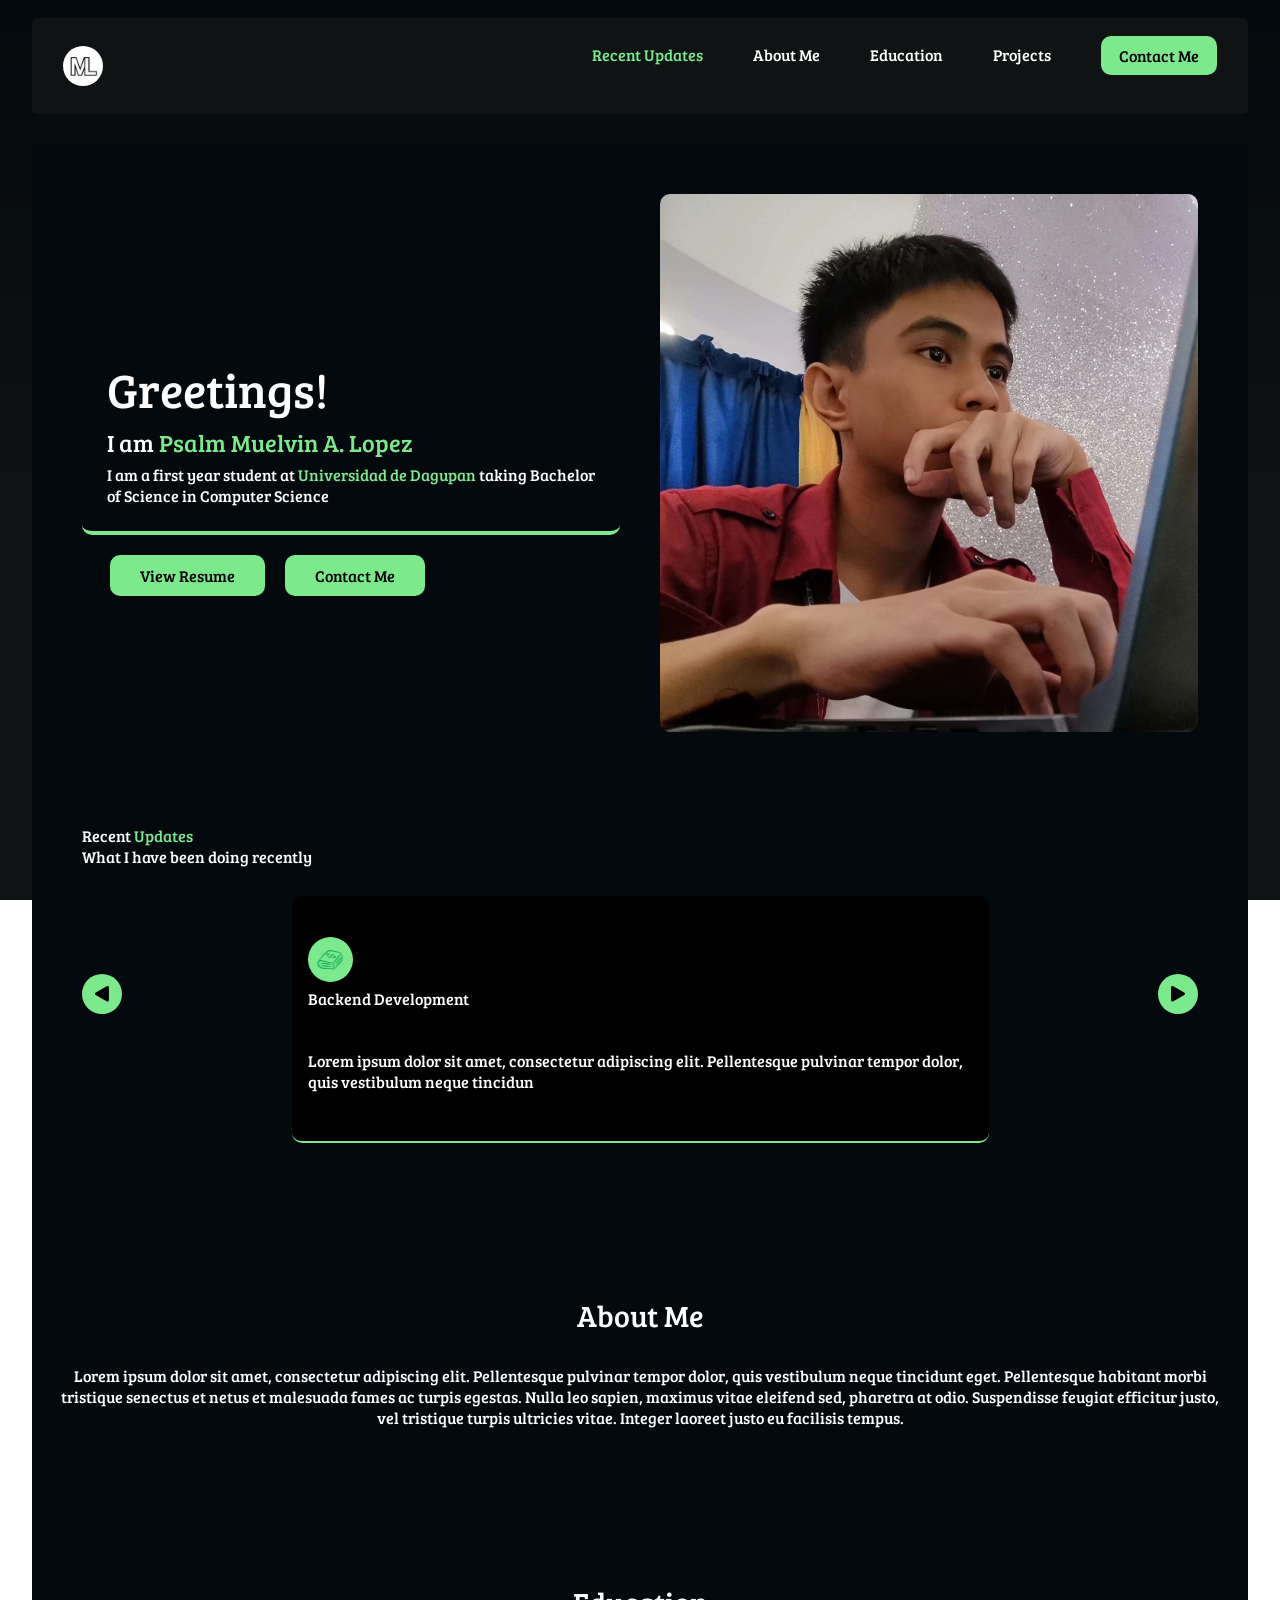
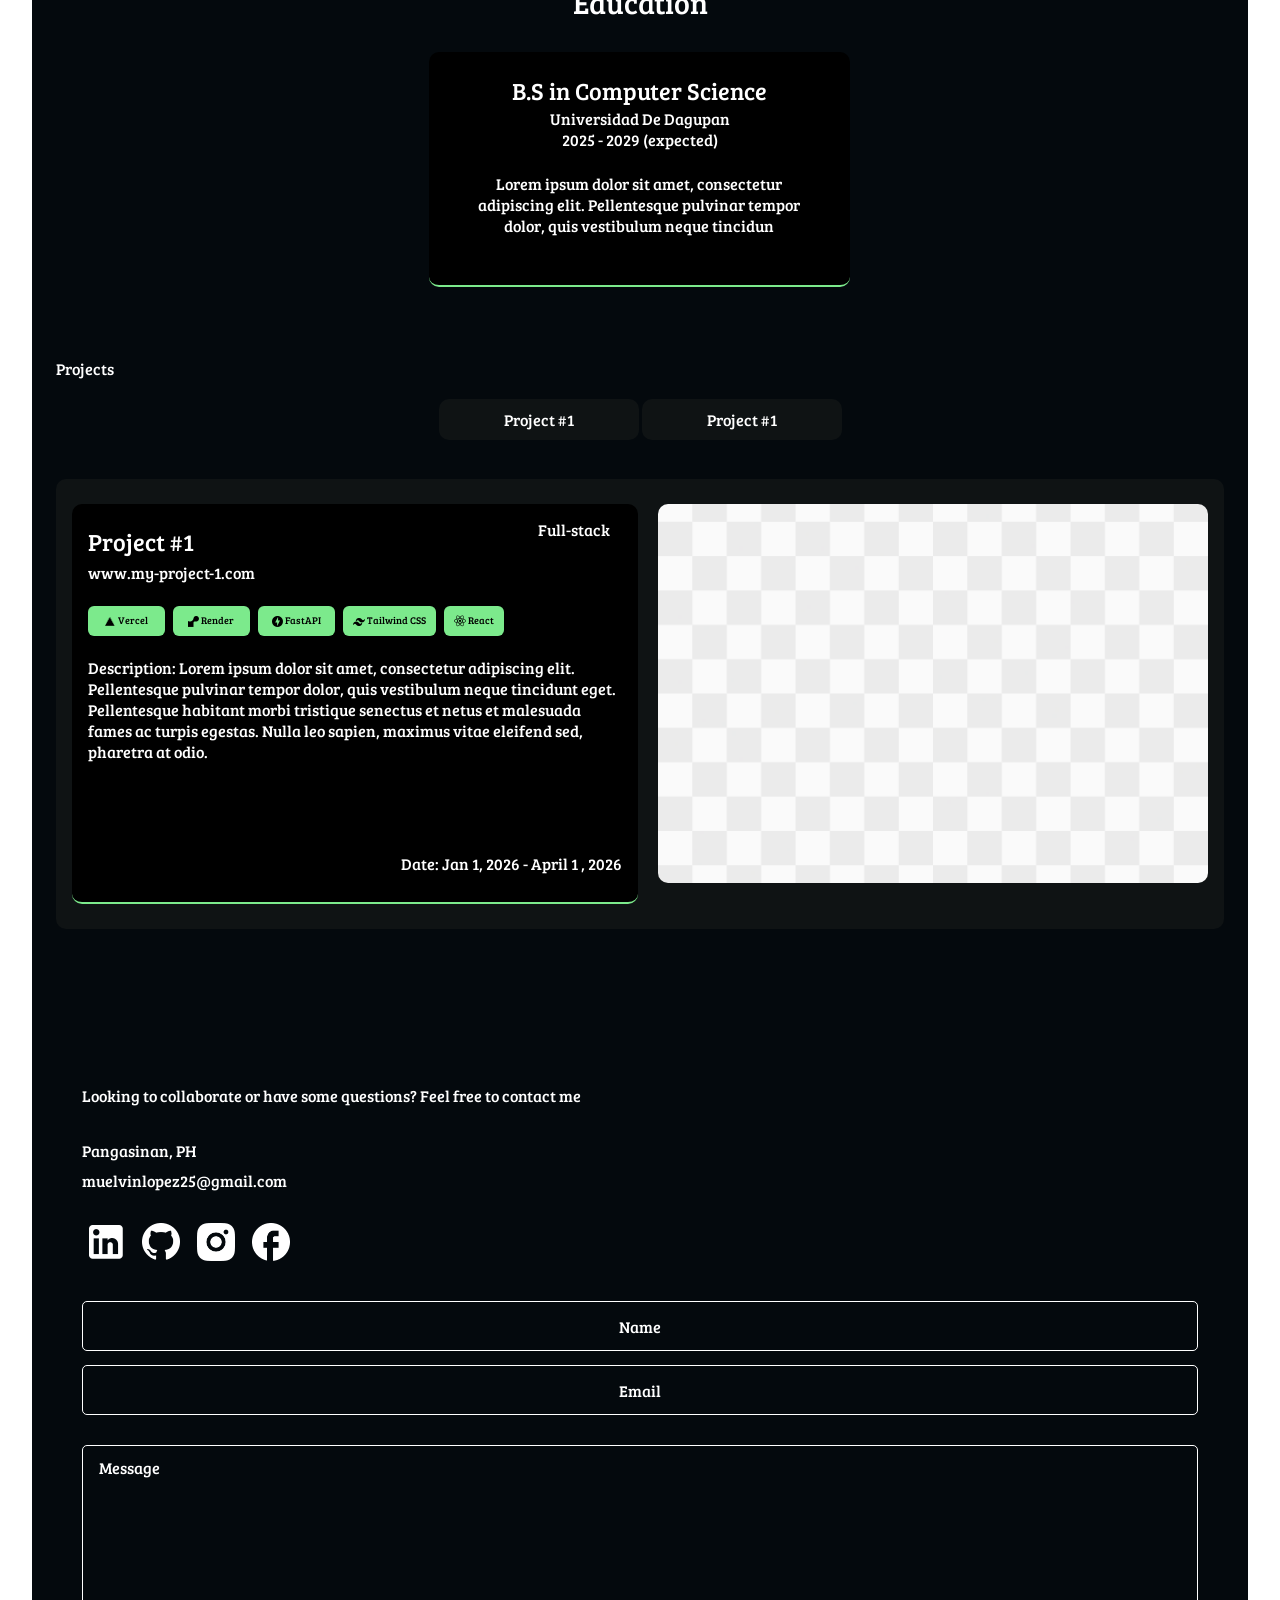
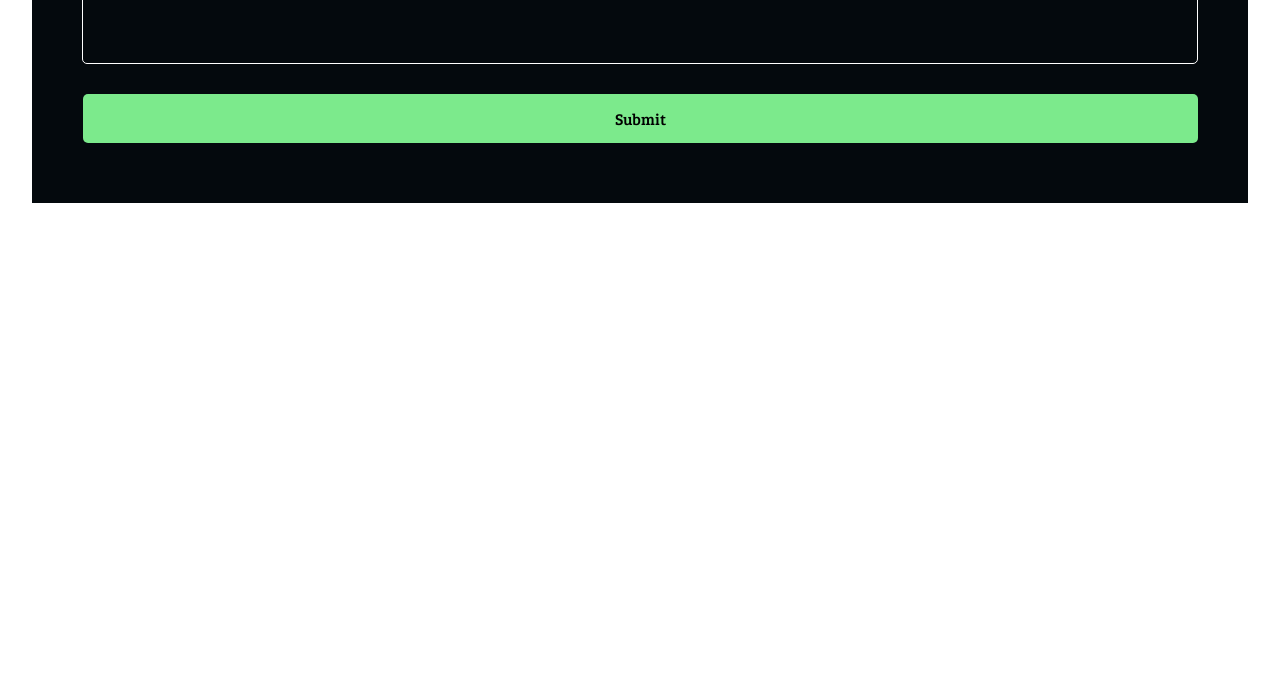
==== index.html @ db52b155 "Hero Section" ====
<!DOCTYPE html>
<html>
<head>
	<meta charset="utf-8" />
	<meta name="viewport" content="width=device-width, initial-scale=1, shrink-to-fit=no">

	<link href="https://fonts.googleapis.com/css2?family=Bree Serif:ital,wght@0,100;0,300;0,400;0,500;0,700;0,900;1,100;1,300;1,400;1,500;1,700;1,900&display=swap" rel="stylesheet">
	<link rel="stylesheet" href="css/reset.css" />
	<link rel="stylesheet" href="css/global.css" />
	<link rel="stylesheet" href="css/portfolio.css" />
	<link rel="stylesheet" href="css/navigation.css" />
	<link rel="stylesheet" href="css/hero-section.css" />
</head>

<body>
	<div class="nav">
		<div class="left-nav">
			<img src="assets/nav-img.png" class="nav-img input1" />
		</div>

		<div class="right-nav">
			<div class="main-menu">
				<a class="nav-text nav-text1" href="">Recent Updates</a>
				<a class="nav-text" href="">About Me</a>
				<a class="nav-text" href="">Education</a>
				<a class="nav-text" href="">Projects</a>
				<button class="nav-btn-contact hover-dark">Contact Me</button>
			</div>

			<button class="hamburger-btn">
				<div class="hamburger-menu">
					<span class="line"></span>
					<span class="line"></span>
					<span class="line"></span>
				</div>
			</button>

			<div class="dropdown-content">
				<a href="#recent-updates">Recent Updates</a>
				<a href="#about-me">About Me</a>
				<a href="#projects">Projects</a>
				<a href="#contact-me">Contact Me</a>
			</div>
		</div>

	</div>
	
	<main>
		<div class="hero">		
			<div class="hero-left-card">
				<div class="hero-rect">
					<div class="hero-texts">
						<h1 class="hero-title">Greetings!</h1>
						<h2 class="subtitle2">
							I am <span class="sub-text-green">Psalm Muelvin A. Lopez</span>
						</h2>
						<p class="subtitle1">
							I am a first year student at <span class="sub-text-green">Universidad de Dagupan </span>taking Bachelor of Science in Computer Science
						</p>
					</div>
				</div>
				<div class="row-bottom">
					<button class="row-btn">View Resume</button>
					<a href="#contact-me">
						<button class="row-btn">Contact Me</button>
					</a>
				</div>
			</div>

			<div class="hero-right-card">
				<img src="./assets/hero-section/profile-picture-3.webp" class="hero-img input2" />
			</div>
		</div>
		
		<div id="recent-updates" class="currently-learning card-blue1">
			<h2 class="subtitle1">
				Recent <span class="sub-text-green">Updates</span>
			</h2>
			<p class="text-a">What I have been doing recently</p>
			
			<div class="currently-learning-row">
				<div class="currently-learning-circle-green-left input1">
					<img src="assets/recent-updates/currently-learning-raphael1.png" class="currently-learning-raphael1" />
				</div>
				
				<div class="card">
					<div class="card-circle input1">
						<img src="assets/card-streamline.png" class="card-streamline" />
					</div>
					
					<p class="card-text">Backend Development</p>
					<p class="card-text card-text-bottom">
						Lorem ipsum dolor sit amet, consectetur adipiscing elit. Pellentesque pulvinar tempor dolor, quis vestibulum neque tincidun
					</p>
				</div>
				
				<div class="currently-learning-group-right">
					<div class="currently-learning-group">
						<div class="currently-learning-circle-green input1"></div>
					</div>
					
					<img src="assets/recent-updates/currently-learning-raphael2.png" class="currently-learning-raphael2" />
				</div>
			</div>
		</div>
		
		<div id="about-me" class="about-me card-blue2">
			<h2 class="about-me-subtitle about-me-subtitle1">About Me</h2>
			<p class="about-me-text text">
				Lorem ipsum dolor sit amet, consectetur adipiscing elit. Pellentesque pulvinar tempor dolor, quis vestibulum neque tincidunt eget. Pellentesque habitant morbi tristique senectus et netus et malesuada fames ac turpis egestas. Nulla leo sapien, maximus vitae eleifend sed, pharetra at odio. Suspendisse feugiat efficitur justo, vel tristique turpis ultricies vitae. Integer laoreet justo eu facilisis tempus.
			</p>
			<h2 class="about-me-subtitle about-me-subtitle-education">Education</h2>
			
			<div class="card-education">
				<h2 class="subtitle2">B.S in Computer Science</h2>
				<p class="card-education-text card-education-text1">Universidad De Dagupan</p>
				<p class="card-education-text">2025 - 2029 (expected)</p>
				<p class="card-education-text card-education-text-lorem-ipsum">
					Lorem ipsum dolor sit amet, consectetur adipiscing elit. Pellentesque pulvinar tempor dolor, quis vestibulum neque tincidun
				</p>
			</div>
		</div>
		
		<div id="projects" class="projects card-blue2">
			<h2 class="subtitle1">Projects</h2>
			
			<div class="row row1">
				<button class="row-btn row-btn-about hover-dark">Project #1</button>
				<button class="row-btn row-btn-contact hover-dark">Project #1</button>
			</div>
			
			<div class="projects-project">
				<div class="card-left">
					<p class="card-left-text-full-stack">Full-stack </p>
					<h2 class="card-left-subtitle subtitle2">Project #1</h2>
					<a class="card-left-link" href="http://www.my-project-1.com">www.my-project-1.com</a>
					
					<div class="card-left-row">
						<button class="btn btn-vercel hover-dark">
							<img src="assets/btn/btn-icon1.png" class="btn-icon" />
							<p class="btn-label">Vercel</p>
						</button>
						
						<button class="btn btn-render hover-dark">
							<img src="assets/btn/btn-icon2.png" class="btn-icon" />
							<p class="btn-label">Render</p>
						</button>
						
						<button class="btn btn-fast-api hover-dark">
							<img src="assets/btn/btn-icon3.png" class="btn-icon" />
							<p class="btn-label">FastAPI</p>
						</button>
						
						<button class="btn btn-tailwind-css hover-dark">
							<img src="assets/btn/btn-icon4.png" class="btn-icon" />
							<p class="btn-label">Tailwind CSS</p>
						</button>
						
						<button class="btn-react hover-dark">
							<div class="btn-react-icon">
								<img src="assets/btn-react-clip-path.png" class="btn-react-clip-path" />
							</div>
							
							<p class="btn-react-label">React</p>
						</button>
					</div>
					
					<p class="card-left-link card-left-text-description">
						Description:  Lorem ipsum dolor sit amet, consectetur adipiscing elit. Pellentesque pulvinar tempor dolor, quis vestibulum neque tincidunt eget. Pellentesque habitant morbi tristique senectus et netus et malesuada fames ac turpis egestas. Nulla leo sapien, maximus vitae eleifend sed, pharetra at odio.
					</p>
					<p class="card-left-text-bottom">Date: Jan 1, 2026 - April 1 , 2026</p>
				</div>
				
				<img src="assets/projects-img.png" class="projects-img input2" />
			</div>
		</div>
		
		<div id="contact-me" class="contact card-blue1">
			<p class="text-a">
				Looking to collaborate or have some questions? Feel free to contact me
			</p>
			<p class="text-a contact-text-pangasinan">Pangasinan, PH</p>
			<p class="text-a">muelvinlopez25@gmail.com</p>
			
			<div class="contact-row">
				<img src="assets/icons/contact-mdi-linkedin.png" class="contact-mdi contact-mdi-linkedin" />
				<img src="assets/icons/contact-mdi-github.png" class="contact-mdi contact-mdi-github" />
				<img src="assets/icons/contact-ri-instagram.png" class="contact-mdi contact-ri-instagram" />
				<img src="assets/icons/contact-ic-baseline.png" class="contact-mdi contact-ic-baseline" />
			</div>
			
			<div class="input-group">
				<input class="input-group-input input-group-input1" value="Name" />
				<input class="input-group-input input-group-email" value="Email" />
			</div>
			
			<div class="contact-message">Message</div>
			<div class="contact-undefined-bottom">Submit</div>
		</div>
	</main>

	<script src="/javascript/hamburger.js"></script>
</body>

</html>
---- css/global.css ----
:root {
	/* color variables */
	--component-stroke: #7cea8c;

	/* responsive margins / paddings */
	--margin-sm: 16px;
	--margin-md: 32px;
}

* {
	--min-screen-size: 430;
	--max-screen-size: 1440;
	--interpolate-diff: calc(var(--max-font-size) - var(--min-font-size));
	--interpolate: 
		clamp(calc(var(--min-font-size) * 1px), 
		calc((var(--min-font-size) * 1px) + var(--interpolate-diff) * ((100vw - calc(var(--min-screen-size) * 1px)) / 
		(var(--max-screen-size) - var(--min-screen-size)))), calc(var(--max-font-size) * 1px));
}

html {
	height: 100%;
	font-size: 16px;
}

main {
	width: 100%;
}

.text {
	--min-font-size: 15; 
	--max-font-size: 16; 
	font-size: var(--interpolate);
}

.subtitle1 {
	font-size: 16px;
	text-align: justify;
}

.subtitle2 {
	font-size: 24px;
}

.sub-text-green {
	color: #7cea8c;
}

.sub-text-white {
	color: #fff;
}

.card-blue2 {
	width: 100%;
	display: flex;
	flex-direction: column;
	background-color: #04090d;
	padding: 0 24px;
}

.input1 {
	background-color: #7cea8c;
	border-radius: 50%;
}

.card-blue1 {
	width: 100%;
	display: flex;
	flex-direction: column;
	background-color: #04090d;
	padding: 0 50px;
}

.input2 {
	border-radius: 10px;
}

.hover-dark:hover {
	filter: brightness(0.85);
}

/* RESPONSIVE QUERIES */
---- css/portfolio.css ----
body {
	container: body / inline-size;
	min-height: 100%;
	display: flex;
	flex-direction: column;
	align-items: center;
	gap: 30px;
	color: #fff;
	font-family: 'Bree Serif';
	line-height: normal;
	letter-spacing: 0px;
	background: linear-gradient(180deg, #04090d 0%, #0f1314 60%) top left / auto auto no-repeat;
	background-attachment: fixed;
	padding: 18px 50px 482px 50px;
	overflow: auto;
}

.currently-learning {
	max-width: 1340px;
	--min-font-size: 15; --max-font-size: 16; font-size: var(--interpolate);
	text-align: left;
	padding-top: 43px;
	padding-bottom: 83px;
}

.currently-learning-row {
	margin-left: 2px; margin-top: 29px;
	display: flex;
	align-items: flex-start;
	justify-content: space-between;
}

.currently-learning-circle-green-left {
	position: relative;
	margin-top: 78px;
	width: 40px;
	flex-shrink: 0;
	aspect-ratio: 1 / 1;
}

.currently-learning-raphael1 {
	position: absolute; top: 12px; left: 50%; 
	translate: -50% 0;
	width: 14px;
}

.card {
	margin-left: -1px;
	width: 697px;
	display: flex;
	flex-direction: column;
	gap: 6px;
	flex-shrink: 0;
	text-align: left;
	background-color: #000;
	padding: 41px 35px 49px 35px;
	border-bottom: 2px solid #7cea8c;
	border-radius: 10px;
}

.card-circle {
	position: relative;
	width: 45px; height: 45px;
	flex-shrink: 0;
	align-self: start;
}

.card-streamline {
	position: absolute; top: 13px; left: 50%; 
	translate: -50% 0;
	width: 25px;
}

.card-text-bottom {
	margin-right: 9px; margin-top: 35px;
}

.currently-learning-group-right {
	position: relative;
	margin-top: 78px;
	width: 40px;
	flex-shrink: 0;
	padding: 12px 13px;
}

.currently-learning-group {
	position: absolute; top: 0; left: 0; right: 0; 
	rotate: 180deg;
	transform-origin: 50% 50%;
}

.currently-learning-circle-green {
	rotate: -360deg;
	transform-origin: 50% 50%;
	width: 40px; height: 40px;
}

.currently-learning-raphael2 {
	position: relative; z-index: 1;
}

.about-me {
	max-width: 1340px;
	gap: 30px;
	text-align: center;
	padding-top: 69px;
	padding-bottom: 39px;
}

.about-me-subtitle {
	--min-font-size: 20; --max-font-size: 32; font-size: var(--interpolate);
}

.about-me-text {
	margin: 0 26px;
}

.about-me-subtitle-education {
	margin-top: 124px;
}

.card-education {
	margin-left: -1px;
	width: 100%;
	max-width: 421px;
	display: flex;
	flex-direction: column;
	align-self: center;
	font-size: 16px;
	background-color: #000;
	padding: 22px 12px 49px 12px;
	border-bottom: 2px solid var(--component-stroke);
	border-radius: 10px;
}

.card-education-text1 {
	margin-top: 1px;
}

.card-education-text-lorem-ipsum {
	margin-left: -1px; margin-top: 23px;
	width: 100%;
	max-width: 340px;
	align-self: center;
}

.projects {
	container: hero / inline-size;
	max-width: 1340px;
	gap: 20px;
	font-size: 16px;
	text-align: center;
	padding-top: 32px;
	padding-bottom: 90px;
}

.row1 {
	gap: 50px;
	align-self: center;
}

.row1 .row-btn-about {
	width: 200px;
	background-color: #0f1314;
}

.row1 .row-btn-contact {
	width: 200px;
	background-color: #0f1314;
}

.projects-project {
	margin: 19px 26px 0 26px;
	display: flex;
	align-items: flex-start;
	gap: 20px;
	background-color: #0f1314;
	padding: 25px 30px;
	border-radius: 10px;
}

.card-left {
	container: card-left / inline-size;
	position: relative;
	width: 100%;
	min-height: 400px;
	display: flex;
	flex-direction: column;
	gap: 4px;
	flex-grow: 1;
	text-align: left;
	background-color: #000;
	padding: 21px 28px 12px 28px;
	border-bottom: 2px solid var(--component-stroke);
	border-radius: 10px;
}

.card-left-text-full-stack {
	position: absolute; top: 15px; right: 28px; 
}

.card-left-subtitle {
	align-self: start;
}

.card-left-row {
	margin-top: 19px;
	display: flex;
	align-items: flex-start;
	gap: 8px;
	align-self: start;
	color: #000;
	font-size: 9.6px;
}



/* btn */

.btn {
	min-height: 30px;
	display: flex;
	justify-content: center;
	gap: 2px;
	font-style: normal;
	letter-spacing: 0px;
	text-align: unset;
	background-color: #7cea8c;
	border-radius: 6px;
}

.btn-icon {
	flex-shrink: 0;
}

.btn-label {
	margin-top: 8px;
	text-align: left;
}
/* end btn*/


.btn-vercel {
	gap: 3px;
	padding-left: 17px;
	padding-right: 17px;
}

.btn-vercel .btn-icon {
	margin-top: 11px;
	width: 10px;
}

.btn-render {
	padding-left: 15px;
	padding-right: 16px;
}

.btn-render .btn-icon {
	margin-top: 10px;
	width: 11px;
}

.btn-fast-api {
	padding-left: 14px;
	padding-right: 14px;
}

.btn-fast-api .btn-icon {
	margin-top: 10px;
	width: 11px;
}

.btn-tailwind-css {
	padding-left: 10px;
	padding-right: 10px;
}

.btn-tailwind-css .btn-icon {
	margin-top: 12px;
	width: 12px;
}

.btn-react {
	min-height: 30px;
	display: flex;
	justify-content: center;
	gap: 2px;
	font-style: normal;
	letter-spacing: 0px;
	text-align: unset;
	background-color: #7cea8c;
	padding: 0 10px;
	border-radius: 6px;
}

.btn-react-icon {
	position: relative;
	margin-top: 9px;
	width: 12px; height: 12px;
	flex-shrink: 0;
}

.btn-react-clip-path {
	position: absolute; top: 0; left: 0; right: 0; 
	width: 100%;
}

.btn-react-label {
	margin-top: 8px;
	text-align: left;
}

.card-left-text-description {
	margin-top: 17px;
}

.card-left-text-bottom {
	margin-top: 87px;
	text-align: right;
}

.projects-img {
	width: 100%;
	min-width: 0;
	flex-grow: 1;
}

.contact {
	container: contact / inline-size;
	max-width: 1340px;
	gap: 9px;
	--min-font-size: 15; --max-font-size: 16; font-size: var(--interpolate);
	text-align: left;
	padding-top: 66px;
	padding-bottom: 60px;
}

.contact-text-pangasinan {
	margin-top: 25px;
}

.contact-row {
	margin-left: 7px; margin-top: 23px;
	display: flex;
	align-items: flex-start;
	gap: 17px;
	align-self: start;
}

.contact-mdi {
	width: 38px;
	flex-shrink: 0;
}

.contact-mdi-linkedin {
	margin-top: 2px;
	width: 34px;
}

.contact-mdi-github {
	margin-left: 2px;
}

.input-group {
	margin: 31px 5px 0 5px;
	display: flex;
	align-items: flex-start;
	gap: 10px;
	font-size: 16px;
}

.input-group-input {
	width: 100%;
	min-height: 50px;
	flex-grow: 1;
	font-style: normal;
	letter-spacing: 0px;
	text-align: left;
	background-color: #04090d;
	padding: 13px 14px;
	border: 1px solid #fff;
	border-radius: 5px;
}

.contact-message {
	margin-top: 21px;
	background-color: #04090d;
	padding: 11px 22px 185px 22px;
	border: 1px solid #fff;
	border-radius: 5px;
}

.contact-undefined-bottom {
	margin-left: 1px; margin-top: 21px;
	color: #000;
	text-align: center;
	background-color: #7cea8c;
	padding: 14px 24px;
	border-radius: 5px;
}



/** breakpoints (margin / paddings) **/

@media screen and (max-width: 1280px) {
	body {
		padding-inline: var(--margin-md);
	}
	.nav {
		padding-inline: var(--margin-sm);
	}
	.hero {
		padding-inline: var(--margin-sm);
	}
	.hero-left-card {
		padding-inline: 0;
	}
	.hero-title {
		margin-inline: 0;
	}
	.hero-text-bottom {
		margin-inline: 0;
	}
	.currently-learning-row {
		margin-inline: 0;
	}
	.card {
		padding-inline: var(--margin-sm);
		margin-inline: 0;
	}
	.card-text-bottom {
		margin-inline: 0;
	}
	.about-me-text {
		margin-inline: 0;
	}
	.projects-project {
		padding-inline: var(--margin-sm);
		margin-inline: 0;
	}
	.card-left {
		padding-inline: var(--margin-sm);
	}
	.input-group {
		margin-inline: 0;
	}
	.contact-message {
		padding-inline: var(--margin-sm);
	}
	.contact-undefined-bottom {
		padding-inline: var(--margin-sm);
	}
}

@media screen and (max-width: 576px) {
	body {
		padding-inline: var(--margin-sm);
	}
}



/* container queries (flex rows) */

@container hero (width < 322px) {
	.row {
		margin-left: 0;
		flex-direction: column;
		align-items: center;
		gap: 14px;
	}
	.row > * {
		text-align: center;
	}
}

@container body (width < 695px) {
	.nav {
		flex-direction: column;
		align-items: center;
		gap: 13px;
	}
	.nav > * {
		margin-top: unset !important;
		text-align: center;
	}
}

@container hero (width < 1088px) {
	.projects-project {
		flex-direction: column;
		align-items: center;
		gap: 55px;
	}
	.projects-project .card-left-subtitle {
		align-self: center;
	}
	.projects-project .card-left-row {
		align-self: center;
	}
	.projects-project > .card-left {
		width: 100%;
		align-items: center;
	}
	.projects-project > .card-left > * {
		text-align: unset;
	}
	.projects-project > .projects-img {
		width: 100%;
	}
}

@container card-left (width < 406px) {
	.card-left-row {
		flex-direction: column;
		align-items: center;
		gap: 13px;
	}
}

@container contact (width < 206px) {
	.contact-row {
		margin-left: 0;
		flex-direction: column;
		align-items: center;
		gap: 13px;
	}
	.contact > * {
		margin-left: 0; margin-right: 0;
	}
	.contact-row > * {
		margin-left: unset !important; margin-top: unset !important;
	}
}

@container contact (width < 1239px) {
	.input-group {
		flex-direction: column;
		align-items: center;
		gap: 14px;
	}
	.input-group > * {
		text-align: center;
	}
	.input-group > .input-group-input1 {
		width: 100%;
	}
	.input-group > .input-group-email {
		width: 100%;
	}
}
---- css/navigation.css ----
/* NAVIGATION BODY */

.nav {
    position: relative;
	width: 100%;
	display: flex;
	justify-content: space-between;
    align-items: center;
	font-size: 16px;
	background-color: #0f1314;
	padding: 18px 31px;
	border-radius: 5px;
    flex-direction: row;
}

.nav-text {
	margin-top: 8px;
	text-align: center;
}

.nav-text:hover {
    text-decoration: underline;
    opacity: 50%;
}

.nav-img {
	width: 40px;
}

.nav-text1 {
	color: #7cea8c;
}

.nav-btn-contact {
	display: flex;
	justify-content: center;
    color: black;
    text-align: center;
	background-color: #7cea8c;
	padding: 9px 18px;
	border-radius: 10px;
}

/* RIGHT NAVIGATION */

/* MAIN MENU */
.main-menu {
    display: flex;
    justify-content: space-between;
    gap: 50px;
}

/* HAMBURGER NAVIGATION */
.hamburger-menu {
    display: none;
    flex-direction: column;
    gap: 4px;

    padding: 8px;
    border-radius: 5px;
    background-color: #333;
    cursor: pointer;
}

.hamburger-btn {
    cursor: pointer;
}

.hamburger-btn:hover {
    opacity: 50%;
}

.line {
    width: 16px;
    height: 2px;
    background-color: white;
    border-radius: 1px;
}

/* DROPDOWN STYLING */
.dropdown-content {
    display: none;
    position: absolute;
    top: 60px;
    left: 0;
    width: 100%;
    background-color: #0f1314;
    box-shadow: 0px 8px 16px rgba(0,0,0,0.1);
    z-index: 1000;
    flex-direction: column;
}

/* Links inside the dropdown */
.dropdown-content a {
    color: white;
    padding: 16px;
    text-decoration: none;
    display: block;
    border-bottom: 1px solid #7cea8c;
    text-align: center;
    font-size: 16px;
}

.dropdown-content a:hover {
    opacity: 50%;
}

.show {
    display: block !important;
}

/* MEDIA QUERIES */

@media (max-width: 480px) {
}

@media (max-width: 768px) {
    .main-menu {
        display: none;
    }

    .hamburger-menu {
        display: flex;
    }
}

@media (max-width: 900px) {
    .nav {
        font-size: 12px;
    }

    .main-menu {
        gap: 40px;
    }
}

@media (max-width: 1024px) {
    
}
---- css/hero-section.css ----
.hero {
	display: flex;
	justify-content: space-between;
	align-items: center;
	background-color: #04090d;
	gap: 40px;
	padding: 50px;
	width: 100%;
}

/* LEFT SECTION */
.hero-left-card {
	flex: 1;
	display: flex;
	flex-direction: column;
	gap: 20px;
}

.hero-title {
	font-size: 48px;
}

.hero-rect {
	background-color: #04090d;
	border-bottom: 4px solid #7cea8c;
	border-radius: 10px;
	padding: 25px;
}

.hero-texts {
	display: flex;
	flex-direction: column;
	gap: 5px;
}

.row-bottom {
	display: flex;
	margin-left: 28px;
	gap: 20px;
	color: #000;
	font-size: 16px;
}

.row-btn {
	background-color: #7cea8c;
	justify-content: center;
	letter-spacing: 0px;
	text-align: center;
	padding: 10px 30px;
	border-radius: 10px;
}

/* RIGHT SECTION */
.hero-right-card {
	flex: 1;
}

/* RESPONSIVE QUERIES */
@media (max-width: 480px) {
	.hero {
		padding: 20px;
		gap: 20px;
	}

	.hero-title {
		font-size: 32px;
	}

	.row-bottom {
		padding: 10px;
	}
}

@media (max-width: 768px) {
	.hero {
		display: flex;
		flex-direction: column-reverse;
	}

	.row-bottom {
		margin-left: 0px;
		display: flex;
		justify-content: center;
		font-size: 12px;
	}
}

/* ANIMATIONS */
/* Define the animation */
@keyframes fadeIn {
  from { opacity: 0; }
  to { opacity: 1; }
}

/* Apply to a class */
.hero {
  animation: fadeIn 1s ease-in forwards;
}
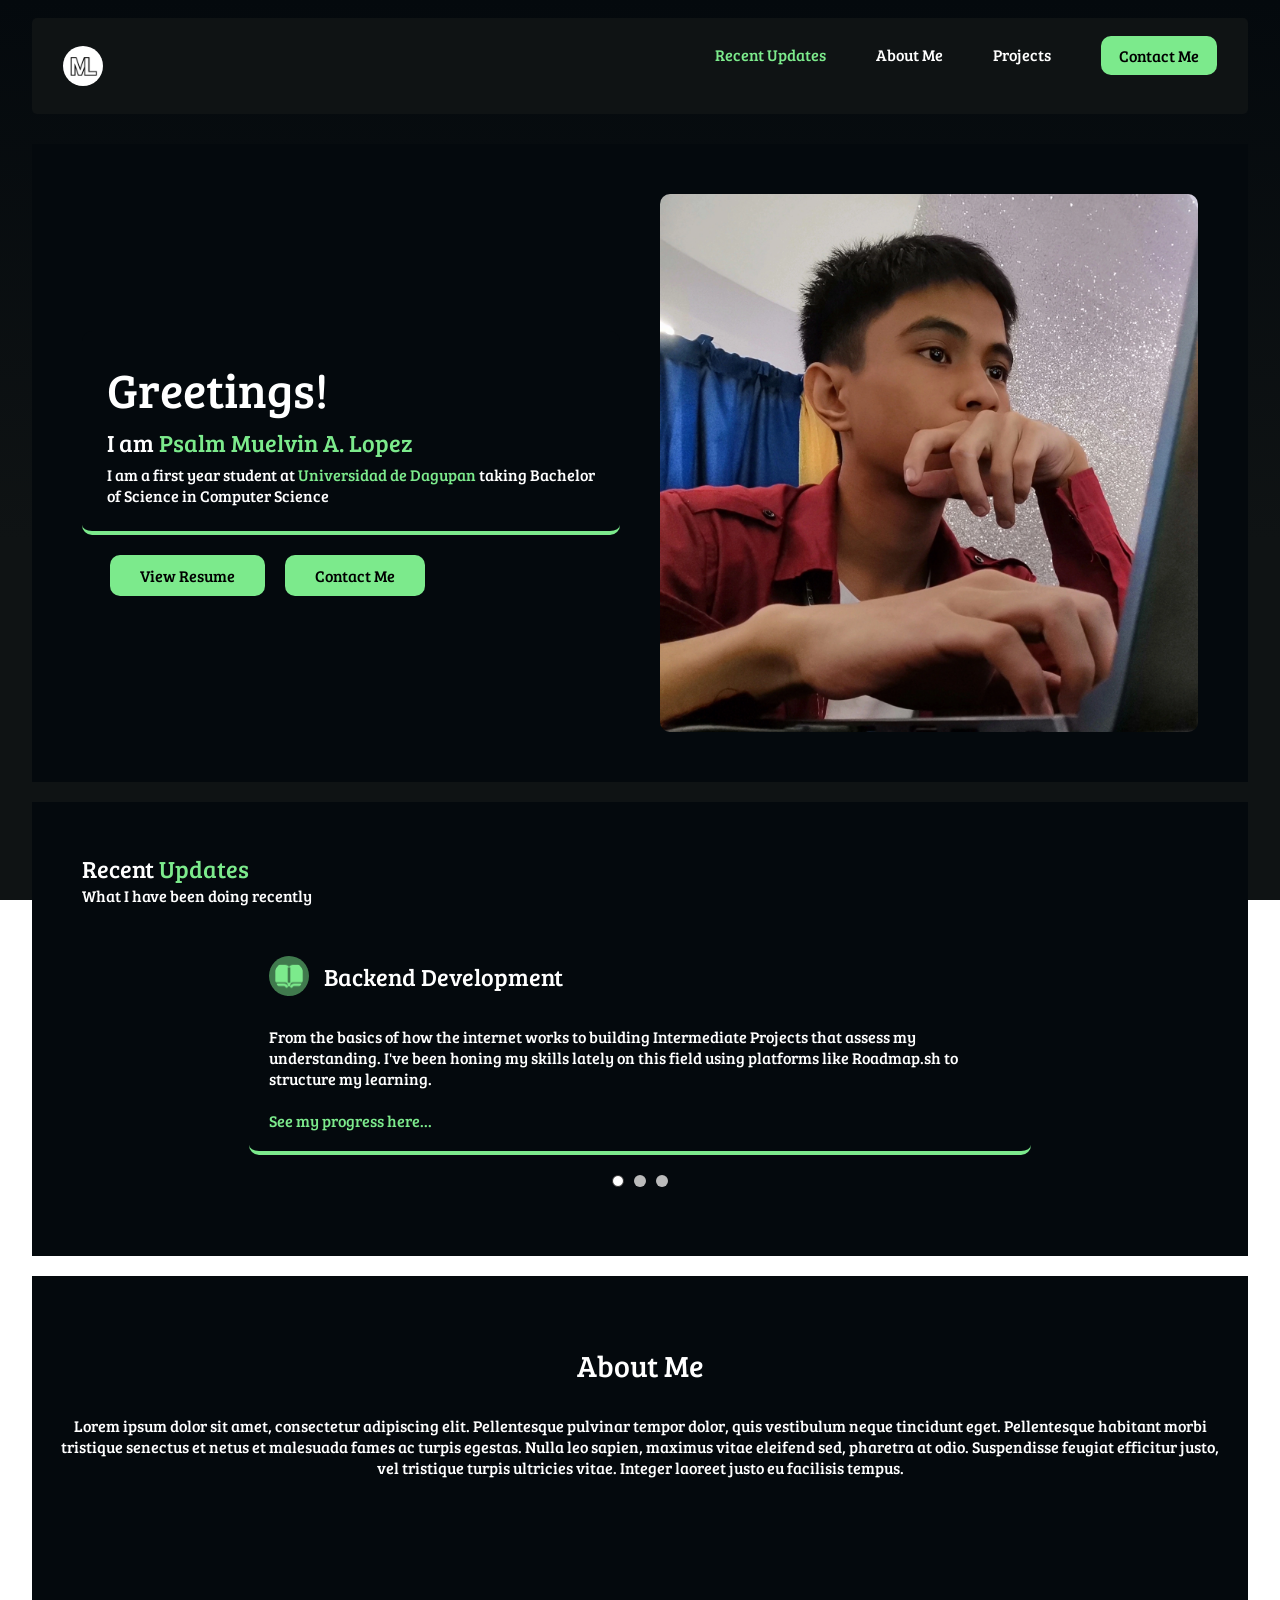
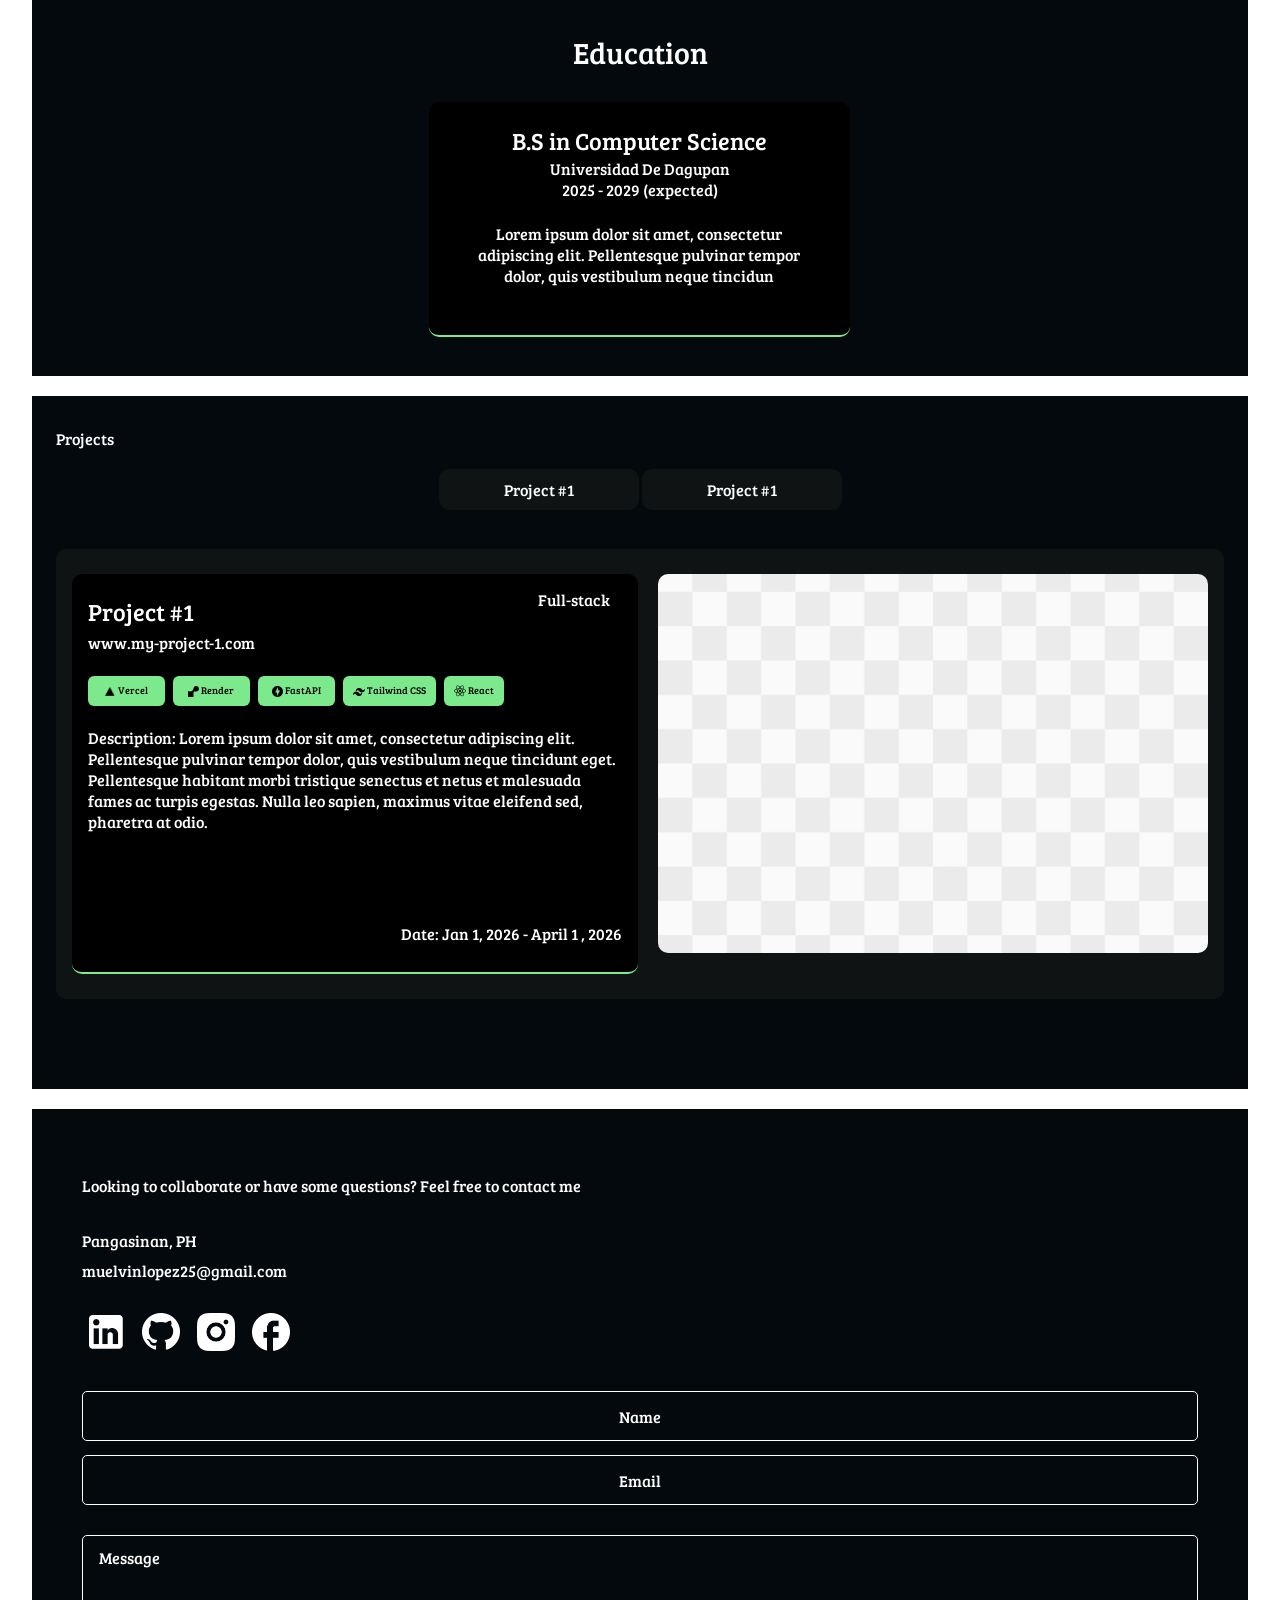
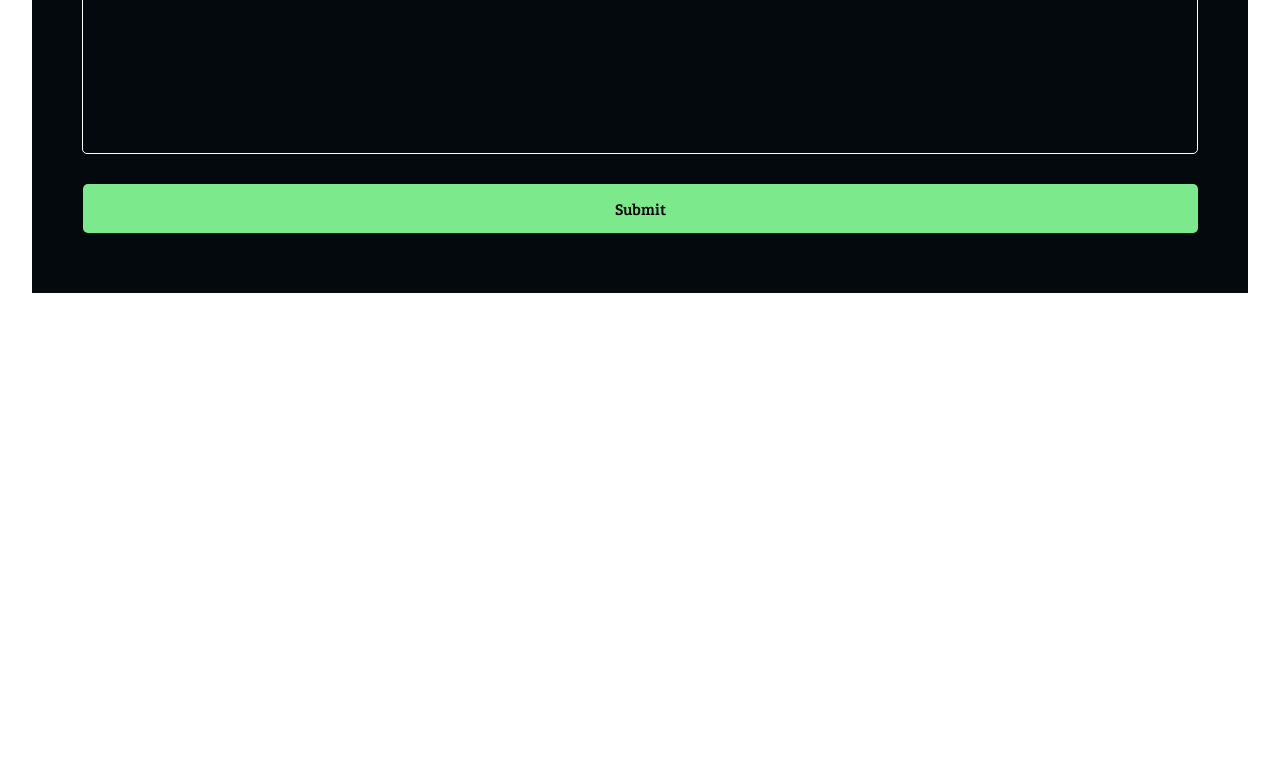
==== commit 76fb87bd: "Recent Updates" ====
--- a/index.html
+++ b/index.html
@@ -10,6 +10,7 @@
 	<link rel="stylesheet" href="css/portfolio.css" />
 	<link rel="stylesheet" href="css/navigation.css" />
 	<link rel="stylesheet" href="css/hero-section.css" />
+	<link rel="stylesheet" href="css/recent-updates.css" />
 </head>
 
 <body>
@@ -20,11 +21,12 @@
 
 		<div class="right-nav">
 			<div class="main-menu">
-				<a class="nav-text nav-text1" href="">Recent Updates</a>
-				<a class="nav-text" href="">About Me</a>
-				<a class="nav-text" href="">Education</a>
-				<a class="nav-text" href="">Projects</a>
-				<button class="nav-btn-contact hover-dark">Contact Me</button>
+				<a class="nav-text nav-text1" href="#recent-updates">Recent Updates</a>
+				<a class="nav-text" href="#about-me">About Me</a>
+				<a class="nav-text" href="#projects">Projects</a>
+				<a href="#contact-me">
+					<button class="nav-btn-contact hover-dark">Contact Me</button>
+				</a>
 			</div>
 
 			<button class="hamburger-btn">
@@ -72,34 +74,57 @@
 			</div>
 		</div>
 		
-		<div id="recent-updates" class="currently-learning card-blue1">
-			<h2 class="subtitle1">
-				Recent <span class="sub-text-green">Updates</span>
-			</h2>
-			<p class="text-a">What I have been doing recently</p>
-			
-			<div class="currently-learning-row">
-				<div class="currently-learning-circle-green-left input1">
-					<img src="assets/recent-updates/currently-learning-raphael1.png" class="currently-learning-raphael1" />
-				</div>
-				
-				<div class="card">
-					<div class="card-circle input1">
-						<img src="assets/card-streamline.png" class="card-streamline" />
+		<div id="recent-updates" class="card-blue1 page">
+			<div class="recently-updates-title">
+				<h2 class="subtitle2">
+					Recent <span class="sub-text-green">Updates</span>
+				</h2>
+				<p class="text-a">What I have been doing recently</p>
+			</div>
+
+			<div class="slider">
+				<div class="slider-container">
+					<div class="updates-carousel">
+						<div class="updates-card">
+							<div class="card-title">
+								<img src="./assets/recent-updates/book-img.png" class="book-img" />
+								<p class="subtitle2">Backend Development</p>
+							</div>
+							
+							<p class="card-text">
+								From the basics of how the internet works to building Intermediate Projects that assess my understanding. I've been honing my skills lately on this field using platforms like Roadmap.sh to structure my learning.
+							</p>
+							<br>
+							<a href="https://roadmap.sh/u/muelvz?roadmapId=backend" class="nav-text1">See my progress here...</a>
+						</div>
+
+						<div class="updates-card">
+							<div class="card-title">
+								<img src="./assets/recent-updates/typescript-img.png" class="typescript-img" />
+								<p class="subtitle2">TypeScript</p>
+							</div>
+							
+							<p class="card-text">
+								I believe that picking up this language will boost my frontend development capabilities, allowing me to use React at it's full extent and also to be able to use frontend libraries like ShadCN for rapid developments in UI/UX design.
+							</p>
+							<br>
+							<a href="https://roadmap.sh/u/muelvz?roadmapId=typescript" class="nav-text1">See my progress here...</a>
+						</div>
+
+						<div class="updates-card">
+							<div class="card-title">
+								<img src="./assets/recent-updates/discrete-math-img.png" class="discrete-math-img" />
+								<p class="subtitle2">Discrete Mathematics</p>
+							</div>
+							
+							<p class="card-text">
+								Mastering languages and frameworks won't take me anywhere, if I don't have a solid grasp of what's happening behind these programming languages. I believe that learning Discrete Mathematics will accelerate my learning in the future.
+							</p>
+							<br>
+						</div>
 					</div>
-					
-					<p class="card-text">Backend Development</p>
-					<p class="card-text card-text-bottom">
-						Lorem ipsum dolor sit amet, consectetur adipiscing elit. Pellentesque pulvinar tempor dolor, quis vestibulum neque tincidun
-					</p>
-				</div>
-				
-				<div class="currently-learning-group-right">
-					<div class="currently-learning-group">
-						<div class="currently-learning-circle-green input1"></div>
-					</div>
-					
-					<img src="assets/recent-updates/currently-learning-raphael2.png" class="currently-learning-raphael2" />
+
+					<div class="dots-container" id="dots-container"></div>
 				</div>
 			</div>
 		</div>
@@ -200,6 +225,8 @@
 	</main>
 
 	<script src="/javascript/hamburger.js"></script>
+	<script src="/javascript/scroll.js"></script>
+	<script src="/javascript/animation.js"></script>
 </body>
 
 </html>
--- a/css/global.css
+++ b/css/global.css
@@ -25,6 +25,9 @@
 
 main {
 	width: 100%;
+	display: flex;
+	flex-direction: column;
+	gap: 20px;
 }
 
 .text {
@@ -68,7 +71,7 @@
 	display: flex;
 	flex-direction: column;
 	background-color: #04090d;
-	padding: 0 50px;
+	padding: 50px;
 }
 
 .input2 {
@@ -79,4 +82,24 @@
 	filter: brightness(0.85);
 }
 
-/* RESPONSIVE QUERIES */+/* RESPONSIVE QUERIES */
+@media (max-width: 480px) {
+	.card-blue1 {
+		padding: 20px;
+	}
+}
+
+/* ANIMATION */
+
+/* @keyframes fadeIn {
+  from { opacity: 0; transform: translateY(20px); }
+  to { opacity: 1; transform: translateY(0); }
+} */
+
+.page {
+  opacity: 0;
+  transition: opacity 1s ease-in;
+}
+.page.is-visible {
+  animation: fadeIn 1s ease-in forwards;
+}
--- a/css/portfolio.css
+++ b/css/portfolio.css
@@ -15,90 +15,6 @@
 	overflow: auto;
 }
 
-.currently-learning {
-	max-width: 1340px;
-	--min-font-size: 15; --max-font-size: 16; font-size: var(--interpolate);
-	text-align: left;
-	padding-top: 43px;
-	padding-bottom: 83px;
-}
-
-.currently-learning-row {
-	margin-left: 2px; margin-top: 29px;
-	display: flex;
-	align-items: flex-start;
-	justify-content: space-between;
-}
-
-.currently-learning-circle-green-left {
-	position: relative;
-	margin-top: 78px;
-	width: 40px;
-	flex-shrink: 0;
-	aspect-ratio: 1 / 1;
-}
-
-.currently-learning-raphael1 {
-	position: absolute; top: 12px; left: 50%; 
-	translate: -50% 0;
-	width: 14px;
-}
-
-.card {
-	margin-left: -1px;
-	width: 697px;
-	display: flex;
-	flex-direction: column;
-	gap: 6px;
-	flex-shrink: 0;
-	text-align: left;
-	background-color: #000;
-	padding: 41px 35px 49px 35px;
-	border-bottom: 2px solid #7cea8c;
-	border-radius: 10px;
-}
-
-.card-circle {
-	position: relative;
-	width: 45px; height: 45px;
-	flex-shrink: 0;
-	align-self: start;
-}
-
-.card-streamline {
-	position: absolute; top: 13px; left: 50%; 
-	translate: -50% 0;
-	width: 25px;
-}
-
-.card-text-bottom {
-	margin-right: 9px; margin-top: 35px;
-}
-
-.currently-learning-group-right {
-	position: relative;
-	margin-top: 78px;
-	width: 40px;
-	flex-shrink: 0;
-	padding: 12px 13px;
-}
-
-.currently-learning-group {
-	position: absolute; top: 0; left: 0; right: 0; 
-	rotate: 180deg;
-	transform-origin: 50% 50%;
-}
-
-.currently-learning-circle-green {
-	rotate: -360deg;
-	transform-origin: 50% 50%;
-	width: 40px; height: 40px;
-}
-
-.currently-learning-raphael2 {
-	position: relative; z-index: 1;
-}
-
 .about-me {
 	max-width: 1340px;
 	gap: 30px;
--- a/css/hero-section.css
+++ b/css/hero-section.css
@@ -85,14 +85,11 @@
 	}
 }
 
-/* ANIMATIONS */
-/* Define the animation */
 @keyframes fadeIn {
   from { opacity: 0; }
   to { opacity: 1; }
 }
 
-/* Apply to a class */
 .hero {
   animation: fadeIn 1s ease-in forwards;
-}
+}
--- a/css/recent-updates.css
+++ b/css/recent-updates.css
@@ -0,0 +1,97 @@
+.slider {
+	display: flex;
+	justify-content: center;
+}
+
+.slider-container {
+    width: 70%;
+    overflow: hidden;
+}
+
+.recently-updates-title {
+    text-align: left;
+    margin-bottom: 30px;
+}
+
+.updates-carousel {
+    display: flex;
+    flex-wrap: nowrap;
+    transition: transform 0.5s ease-in-out;
+    width: 100%;
+}
+
+.updates-card {
+    flex: 0 0 100%;
+    width: 100%;
+    box-sizing: border-box;
+    border-bottom: 4px solid #7cea8c;
+    padding: 20px;
+    border-radius: 10px;
+}
+
+.card-title {
+    display: flex;
+    align-items: center;
+    gap: 15px;
+    margin-bottom: 30px;
+}
+
+.book-img, .typescript-img, .discrete-math-img {
+    width: 2.5rem;
+    background-color: #7cea8d81;
+    padding: 5px;
+    border-radius: 50%;
+}
+
+/* Dots Styling */
+.dots-container {
+    text-align: center;
+    padding: 15px;
+}
+
+.dot {
+    height: 12px;
+    width: 12px;
+    margin: 0 5px;
+    background-color: #bbb;
+    border-radius: 50%;
+    display: inline-block;
+    cursor: pointer;
+    transition: background-color 0.3s;
+}
+
+.dot.active {
+    background-color: #ffffff; /* Your white dots */
+    border: 1px solid #333;
+}
+
+/* RESPONSIVE QUERIES */
+@media (max-width: 1024px) {
+	.slider-container {
+		width: 80%;
+	}
+}
+
+@media (max-width: 768px) {
+    .recently-updates-title {
+        text-align: center;
+    }
+
+	.updates-card {
+		width: 80%;
+	}
+
+	.slider-container {
+		width: 90%;
+	}
+}
+
+@media (max-width: 480px) {
+    .updates-card {
+        width: 90%;
+    }
+
+	.slider-container {
+		width: 100%;
+	}
+}
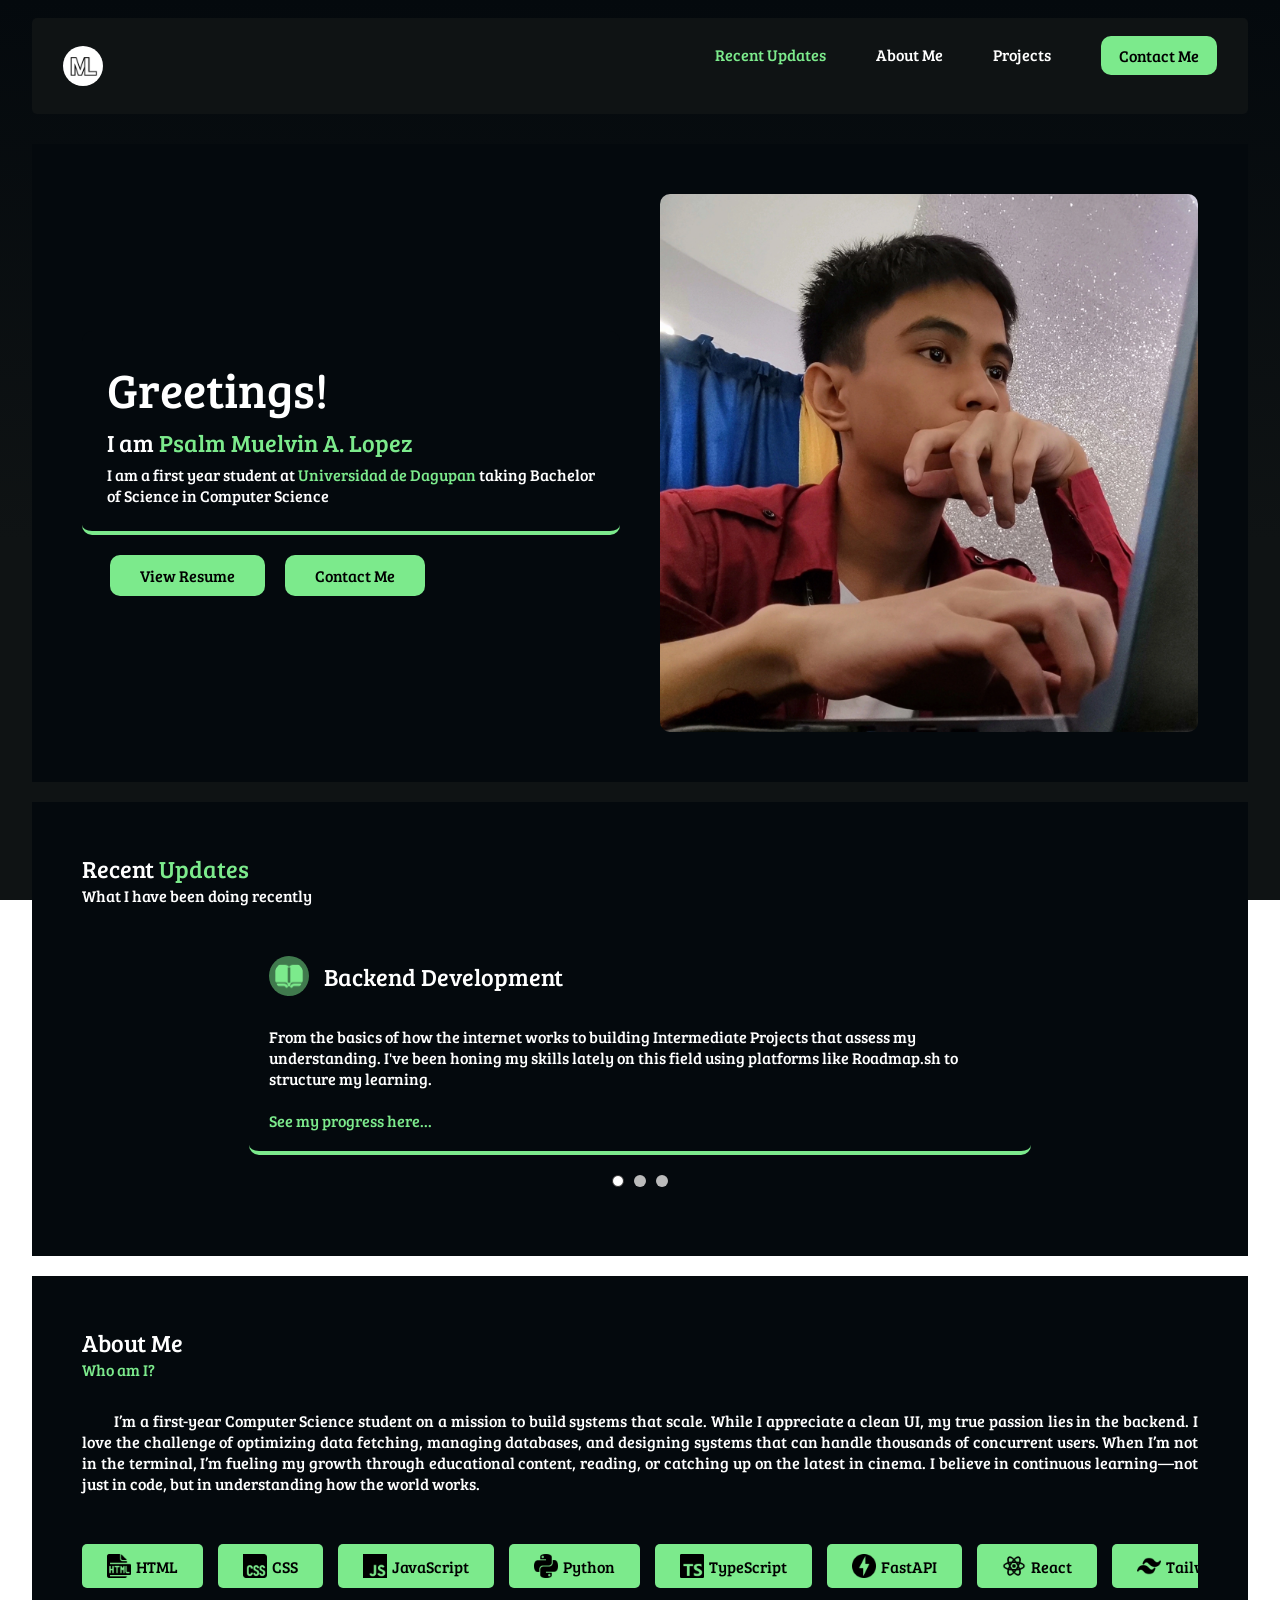
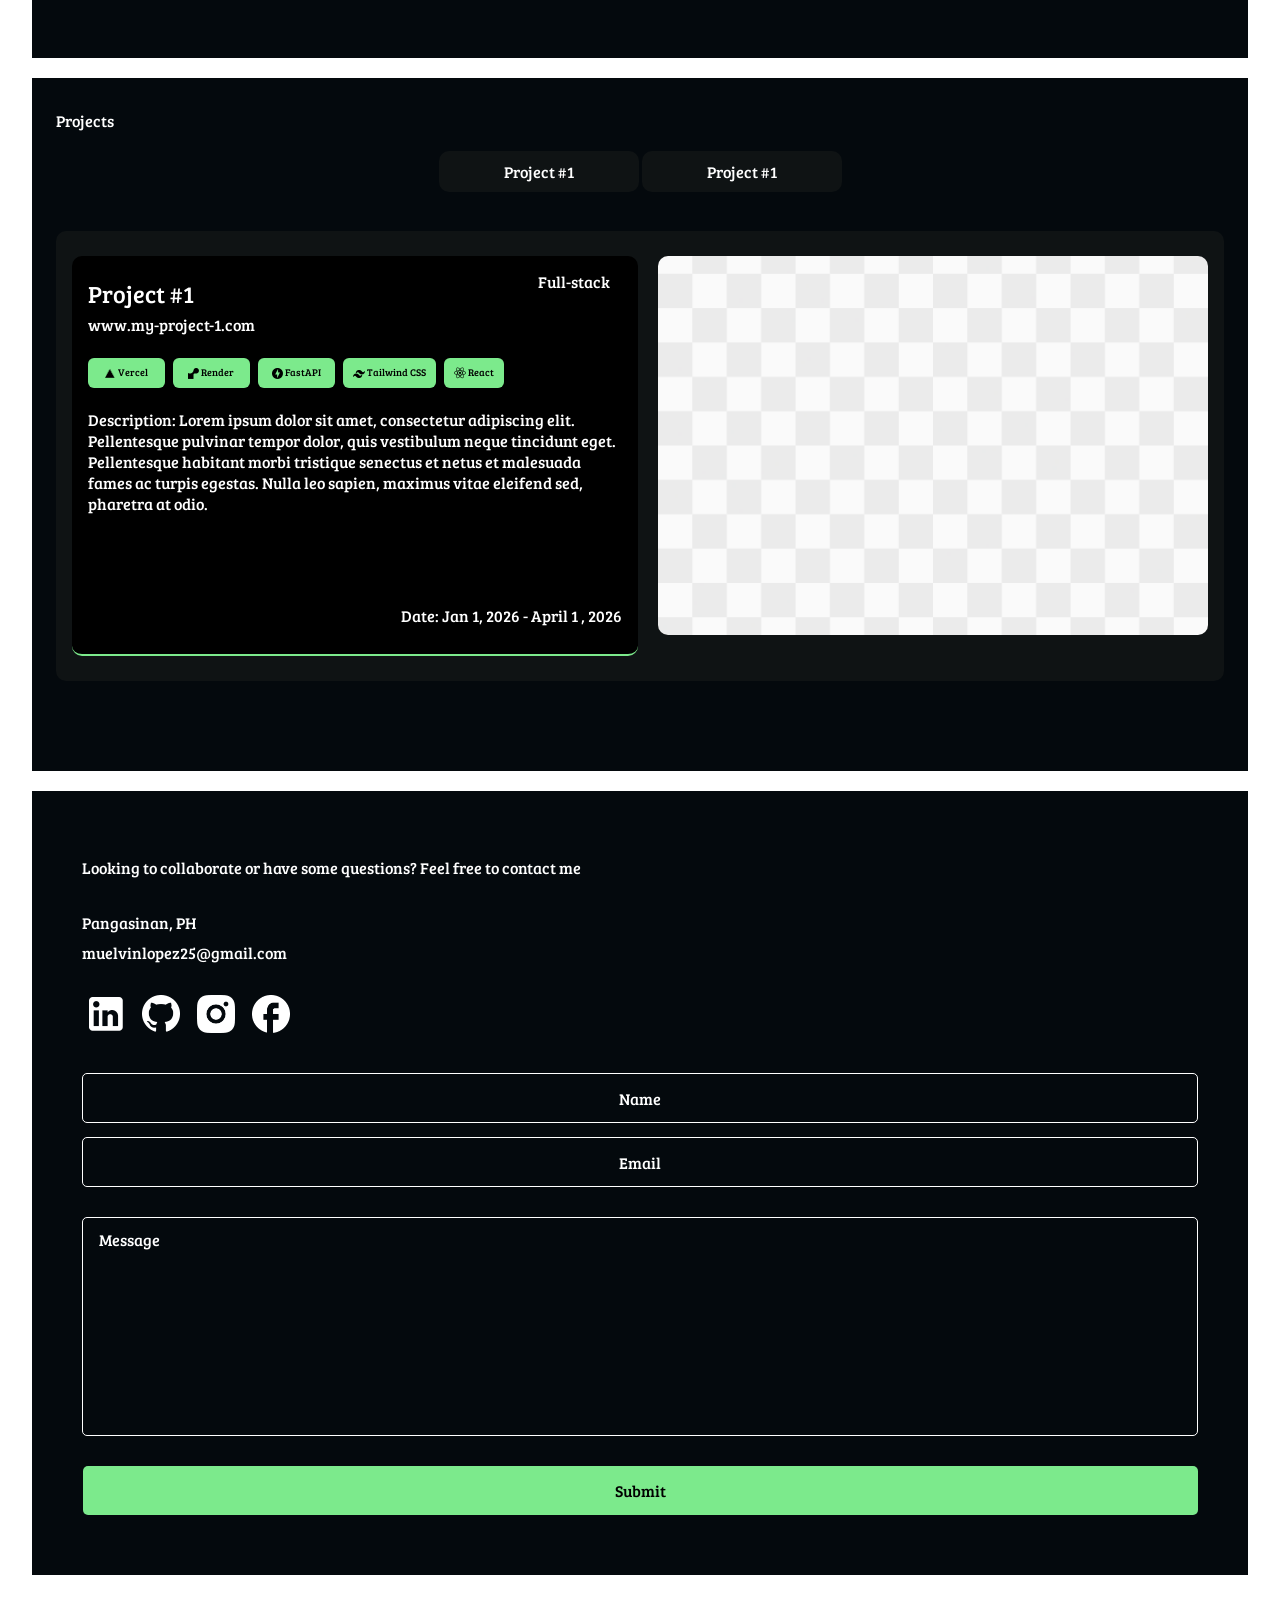
==== commit 6fa4ee27: "About Me Section" ====
--- a/index.html
+++ b/index.html
@@ -11,6 +11,7 @@
 	<link rel="stylesheet" href="css/navigation.css" />
 	<link rel="stylesheet" href="css/hero-section.css" />
 	<link rel="stylesheet" href="css/recent-updates.css" />
+	<link rel="stylesheet" href="css/about-me.css" />
 </head>
 
 <body>
@@ -129,20 +130,203 @@
 			</div>
 		</div>
 		
-		<div id="about-me" class="about-me card-blue2">
-			<h2 class="about-me-subtitle about-me-subtitle1">About Me</h2>
-			<p class="about-me-text text">
-				Lorem ipsum dolor sit amet, consectetur adipiscing elit. Pellentesque pulvinar tempor dolor, quis vestibulum neque tincidunt eget. Pellentesque habitant morbi tristique senectus et netus et malesuada fames ac turpis egestas. Nulla leo sapien, maximus vitae eleifend sed, pharetra at odio. Suspendisse feugiat efficitur justo, vel tristique turpis ultricies vitae. Integer laoreet justo eu facilisis tempus.
-			</p>
-			<h2 class="about-me-subtitle about-me-subtitle-education">Education</h2>
-			
-			<div class="card-education">
-				<h2 class="subtitle2">B.S in Computer Science</h2>
-				<p class="card-education-text card-education-text1">Universidad De Dagupan</p>
-				<p class="card-education-text">2025 - 2029 (expected)</p>
-				<p class="card-education-text card-education-text-lorem-ipsum">
-					Lorem ipsum dolor sit amet, consectetur adipiscing elit. Pellentesque pulvinar tempor dolor, quis vestibulum neque tincidun
+		<div id="about-me" class="about-me card-blue1">
+			<div class="about-me-container">
+				<div class="about-me-title">
+					<div>
+						<h2 class="subtitle2">About Me</h2>
+						<p class="sub-text-green">Who am I?</p>
+					</div>
+					<!-- <div>
+						<button class="row-btn more-info-btn">More Info</button>
+					</div> -->
+				</div>
+				<p class="subtitle1 about-me-text">
+					I’m a first-year Computer Science student on a mission to build systems that scale. While I appreciate a clean UI, my true passion lies in the backend. I love the challenge of optimizing data fetching, managing databases, and designing systems that can handle thousands of concurrent users. When I’m not in the terminal, I’m fueling my growth through educational content, reading, or catching up on the latest in cinema. I believe in continuous learning—not just in code, but in understanding how the world works.
 				</p>
+			</div>
+
+			<!-- <div class="more-info-dropdown">
+				<div class="more-info">
+					<div class="modal-card">
+						<div class="modal-title-container">
+							<button class="modal-title edu-btn" value="education">Education</button>
+							<button class="modal-title lead-btn" value="leadership">Leaderships</button>
+							<button class="modal-title cert-btn" value="certification">Certifications</button>
+							<button class="row-btn cancel-btn">Cancel</button>
+						</div>
+
+						<div class="education-container">
+							<div class="education">
+								<div class="left-container">
+									<img src="./assets/about-me/about-me2.jpg" alt="About Me 1" class="about-me-img">
+								</div>
+								<div class="right-container">
+									<div class="edu-card">
+										<h1 class="subtitle2">Bachelor of Science in Computer Science</h1>
+										<p class="subtitle1">Universidad De Dagupan</p>
+										<p class="subtitle1">2025 - 2029 <i>(expected)</i></p>
+										<br>
+										<p class="subtitle1">I am currently a first year student at UDD (Universidad  De Dagupan), joining multiple networking and job oppourtunities to foster my career growth and to meet exceptional people in the tech field.</p>
+									</div>
+								</div>
+							</div>
+						</div>
+						<div class="leadership-container">
+							<div class="leadership">
+								<div class="left-container">
+									<img src="./assets/about-me/about-me1.jpg" alt="About Me 2" class="about-me-img">
+								</div>
+								<div class="right-container">
+									<div class="lead-card">
+										<h1 class="subtitle2">Code Community</h1>
+										<div class="lead-tab">
+											<a href="https://discord.gg/d7t4b83YPz" class="subtitle1">Server Link</a>
+											<p class="subtitle1">May 2025</p>
+										</div>
+										<br>
+										<p class="subtitle1">A Discord Group that was built to nurture aspiring dev's at their early stages of their career, and to meet senior developers for advice and network oppourtunities.</p>
+									</div>
+									<div class="lead-card">
+										<h1 class="subtitle2">Learn Programming In Public</h1>
+										<div class="lead-tab">
+											<a href="https://www.linkedin.com/groups/18311018/" class="subtitle1">Server Link</a>
+											<p class="subtitle1">January 2026</p>
+										</div>
+										<br>
+										<p class="subtitle1">A LinkedIn Community Group designed to encourage developers to start posting what they have learned publicly with other developers</p>
+									</div>
+								</div>
+							</div>
+						</div>
+						<div class="certification-container">
+							<div class="certification">
+								<div class="left-container">
+									<img src="./assets/about-me/about-me3.jpg" alt="About Me 3" class="about-me-img">
+								</div>
+								<div class="right-container">
+									<div class="cert-card">
+										<h1 class="subtitle2">Introduction to Containers</h1>
+										<div class="cert-tab">
+											<p class="subtitle1">Amazon Web Services (AWS)</p>
+											<p class="subtitle1">Issued March 2026</p>
+										</div>
+									</div>
+									<div class="cert-card">
+										<h1 class="subtitle2">Introduction to Data Science</h1>
+										<div class="cert-tab">
+											<p class="subtitle1">Cisco Networking Academy</p>
+											<p class="subtitle1">Issued January 2026</p>
+										</div>
+									</div>
+									<div class="cert-card">
+										<h1 class="subtitle2">Introduction to Modern AI</h1>
+										<div class="cert-tab">
+											<p class="subtitle1">Cisco Networking Academy</p>
+											<p class="subtitle1">Issued January 2026</p>
+										</div>
+									</div>
+								</div>
+							</div>
+						</div>
+					</div>
+				</div>
+			</div> -->
+
+			<div class="skills-container">
+				<div class="skills-track">
+					<div class="skill">
+						<img src="./assets/skills/html.png" alt="HTML" class="skill-img">
+						<p>HTML</p>
+					</div>
+					<div class="skill">
+						<img src="./assets/skills/css.png" alt="CSS" class="skill-img">
+						<p>CSS</p>
+					</div>
+					<div class="skill">
+						<img src="./assets/skills/javascript.png" alt="JavaScript" class="skill-img">
+						<p>JavaScript</p>
+					</div>
+					<div class="skill">
+						<img src="./assets/skills/python.png" alt="Python" class="skill-img">
+						<p>Python</p>
+					</div>
+					<div class="skill">
+						<img src="./assets/skills/typescript.png" alt="TypeScript" class="skill-img">
+						<p>TypeScript</p>
+					</div>
+					<div class="skill">
+						<img src="./assets/skills/fastapi.png" alt="FastAPI" class="skill-img">
+						<p>FastAPI</p>
+					</div>
+					<div class="skill">
+						<img src="./assets/skills/react.png" alt="React" class="skill-img">
+						<p>React</p>
+					</div>
+					<div class="skill">
+						<img src="./assets/skills/tailwind.png" alt="Tailwind" class="skill-img">
+						<p>Tailwind CSS</p>
+					</div>
+					<div class="skill">
+						<img src="./assets/skills/render.png" alt="Render" class="skill-img">
+						<p>Render</p>
+					</div>
+					<div class="skill">
+						<img src="./assets/skills/vercel.png" alt="Vercel" class="skill-img">
+						<p>Vercel</p>
+					</div>
+					<div class="skill">
+						<img src="./assets/skills/redis.png" alt="Redis" class="skill-img">
+						<p>Redis</p>
+					</div>
+
+					<!-- DUPLICATION -->
+
+					<div class="skill">
+						<img src="./assets/skills/html.png" alt="HTML" class="skill-img">
+						<p>HTML</p>
+					</div>
+					<div class="skill">
+						<img src="./assets/skills/css.png" alt="CSS" class="skill-img">
+						<p>CSS</p>
+					</div>
+					<div class="skill">
+						<img src="./assets/skills/javascript.png" alt="JavaScript" class="skill-img">
+						<p>JavaScript</p>
+					</div>
+					<div class="skill">
+						<img src="./assets/skills/python.png" alt="Python" class="skill-img">
+						<p>Python</p>
+					</div>
+					<div class="skill">
+						<img src="./assets/skills/typescript.png" alt="TypeScript" class="skill-img">
+						<p>TypeScript</p>
+					</div>
+					<div class="skill">
+						<img src="./assets/skills/fastapi.png" alt="FastAPI" class="skill-img">
+						<p>FastAPI</p>
+					</div>
+					<div class="skill">
+						<img src="./assets/skills/react.png" alt="React" class="skill-img">
+						<p>React</p>
+					</div>
+					<div class="skill">
+						<img src="./assets/skills/tailwind.png" alt="Tailwind" class="skill-img">
+						<p>Tailwind CSS</p>
+					</div>
+					<div class="skill">
+						<img src="./assets/skills/render.png" alt="Render" class="skill-img">
+						<p>Render</p>
+					</div>
+					<div class="skill">
+						<img src="./assets/skills/vercel.png" alt="Vercel" class="skill-img">
+						<p>Vercel</p>
+					</div>
+					<div class="skill">
+						<img src="./assets/skills/redis.png" alt="Redis" class="skill-img">
+						<p>Redis</p>
+					</div>
+				</div>
 			</div>
 		</div>
 		
@@ -227,6 +411,7 @@
 	<script src="/javascript/hamburger.js"></script>
 	<script src="/javascript/scroll.js"></script>
 	<script src="/javascript/animation.js"></script>
+	<script src="/javascript/moreInfo.js"></script>
 </body>
 
 </html>
--- a/css/global.css
+++ b/css/global.css
@@ -91,10 +91,10 @@
 
 /* ANIMATION */
 
-/* @keyframes fadeIn {
+@keyframes fadeIn {
   from { opacity: 0; transform: translateY(20px); }
   to { opacity: 1; transform: translateY(0); }
-} */
+}
 
 .page {
   opacity: 0;
--- a/css/portfolio.css
+++ b/css/portfolio.css
@@ -15,26 +15,6 @@
 	overflow: auto;
 }
 
-.about-me {
-	max-width: 1340px;
-	gap: 30px;
-	text-align: center;
-	padding-top: 69px;
-	padding-bottom: 39px;
-}
-
-.about-me-subtitle {
-	--min-font-size: 20; --max-font-size: 32; font-size: var(--interpolate);
-}
-
-.about-me-text {
-	margin: 0 26px;
-}
-
-.about-me-subtitle-education {
-	margin-top: 124px;
-}
-
 .card-education {
 	margin-left: -1px;
 	width: 100%;
--- a/css/about-me.css
+++ b/css/about-me.css
@@ -0,0 +1,152 @@
+.about-me {
+	gap: 30px;
+}
+
+.about-me-title {
+    text-align: left;
+    margin-bottom: 30px;
+    display: flex;
+    justify-content: space-between;
+    align-items: center;
+}
+
+.more-info-btn {
+    color: black;
+}
+
+.about-me-text {
+    text-indent: 2rem;
+}
+
+.skills-container {
+    width: 100%;
+    overflow: hidden;
+    padding: 20px 0;
+}
+
+.skills-track {
+    display: flex;
+    gap: 15px;
+    width: max-content;
+    animation: scroll 20s linear infinite;
+}
+
+.skill {
+    flex: 0 0 auto;
+    display: flex;
+    align-items: center;
+    justify-content: center;
+    background-color: #7cea8c;
+    color: black;
+    border-radius: 5px;
+    padding: 10px 25px;
+    gap: 5px;
+}
+
+.skill-img {
+    width: 1.5rem;
+}
+
+@keyframes scroll {
+    0% {
+        transform: translateX(0);
+    }
+    100% {
+        transform: translateX(-50%);
+    }
+}
+
+/* MODAL */
+.more-info-dropdown {
+    display: none;
+    position: fixed;
+    top: 0;
+    left: 0;
+    width: 100vw;
+    height: 100vh;
+    background-color: rgba(0, 0, 0, 0.7);
+    z-index: 9999;
+}
+
+.more-info {
+    display: flex;
+    justify-content: center;
+    align-items: center;
+    height: 100%;
+}
+
+.modal-card {
+    max-width: 80%;
+    background: #04090d;
+    border-radius: 10px;
+    padding: 15px;
+    position: relative;
+}
+
+.modal-title-container {
+    display: flex;
+    justify-content: space-between;
+    gap: 15px;
+}
+
+.modal-title {
+    width: 100%;
+    text-align: center;
+}
+
+.modal-title:hover {
+    background-color: rgba(0, 0, 0, 0.25);
+}
+
+.edu-btn:focus, .lead-btn:focus, .cert-btn:focus {
+    background-color: rgba(0, 0, 0, 0.25);
+}
+
+.cancel-btn {
+    color: black;
+}
+
+.education, .leadership, .certification {
+    display: flex;
+    justify-content: space-between;
+    gap: 20px;
+    padding: 40px 20px;
+}
+
+.education-container, .leadership-container, .certification-container {
+    display: none;
+}
+
+.left-container, .right-container {
+    flex: 1;
+}
+
+.left-container {
+    display: flex;
+    justify-content: center;
+    align-items: center;
+}
+
+.about-me-img {
+    max-width: 75%;
+}
+
+.edu-card, .lead-card, .cert-card {
+    flex: 0 0 100%;
+    box-sizing: border-box;
+    background-color:#7cea8d10;
+    padding: 20px;
+    border-radius: 10px;
+    margin: 10px;
+}
+
+.lead-tab, .cert-tab {
+    display: flex;
+    justify-content: space-between;
+}
+
+@media (max-width: 768px) {
+    .education, .leadership, .certification {
+        flex-direction: column;
+    }
+}
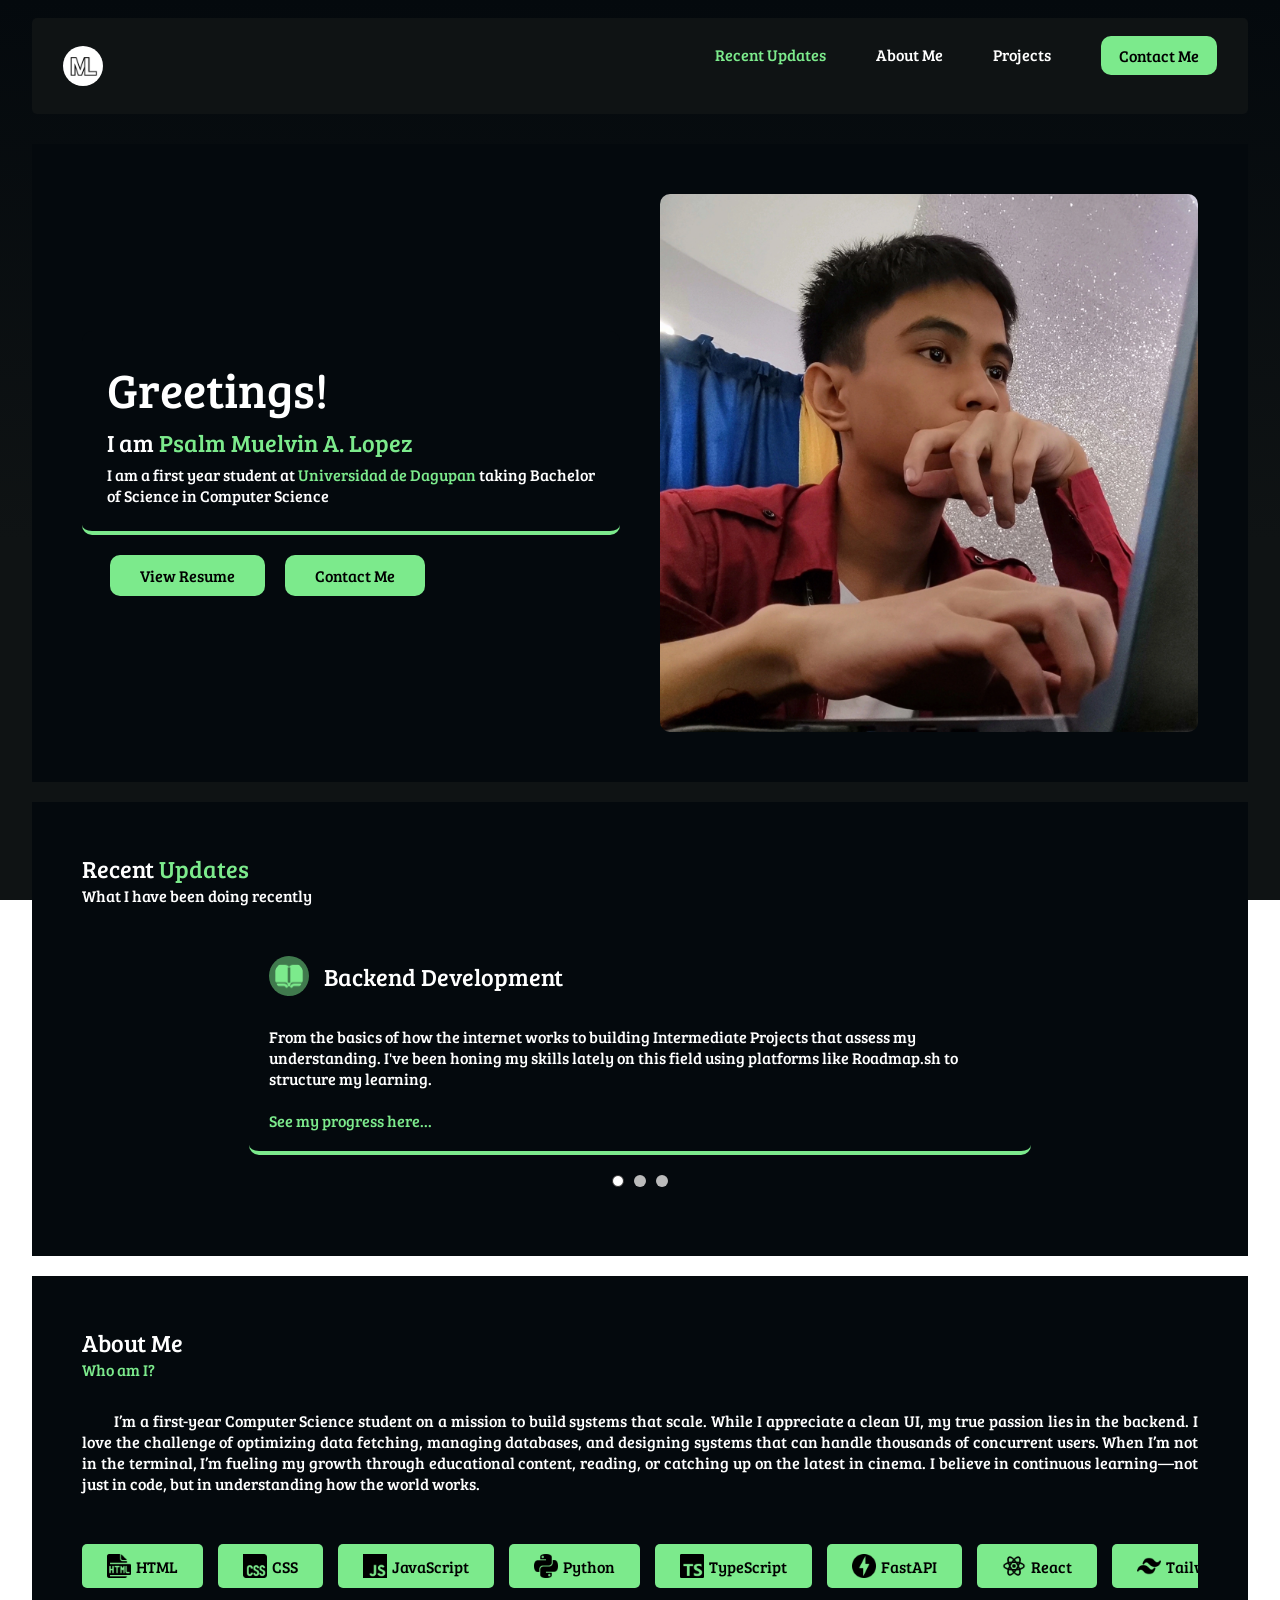
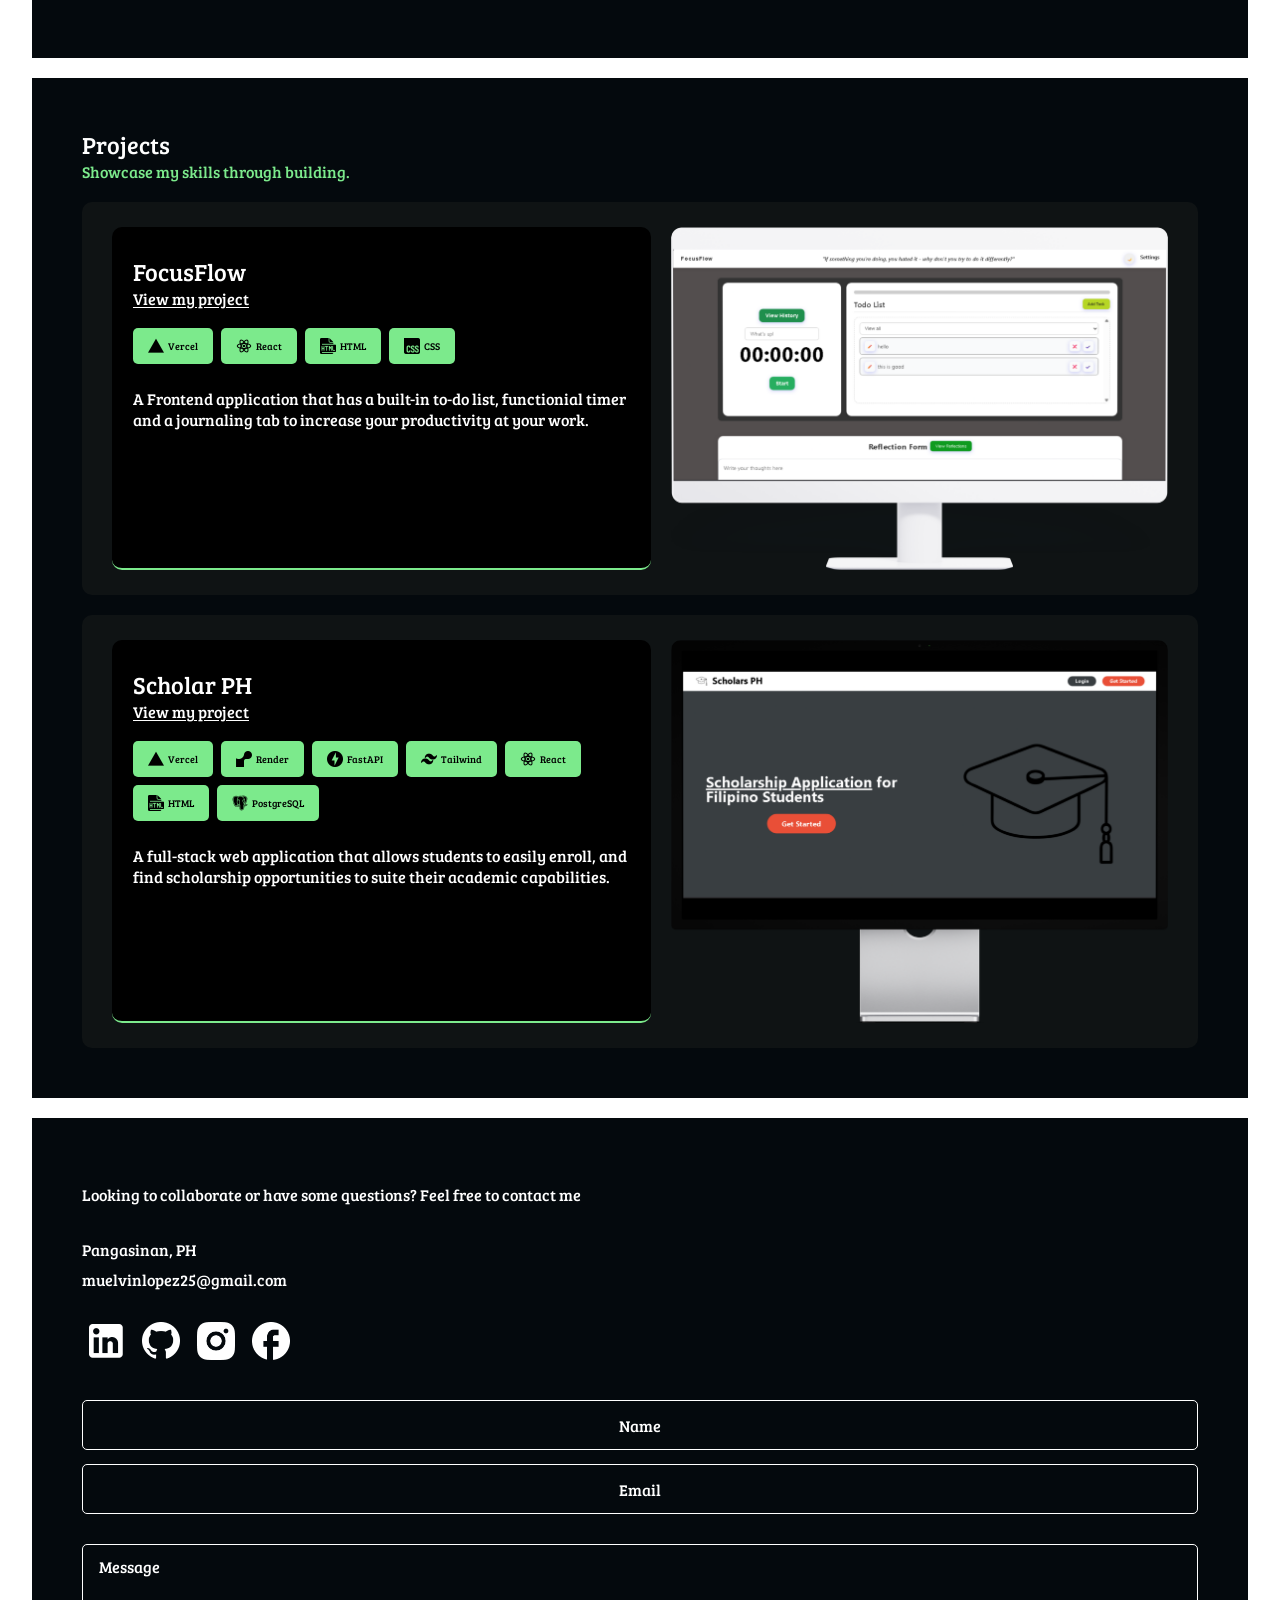
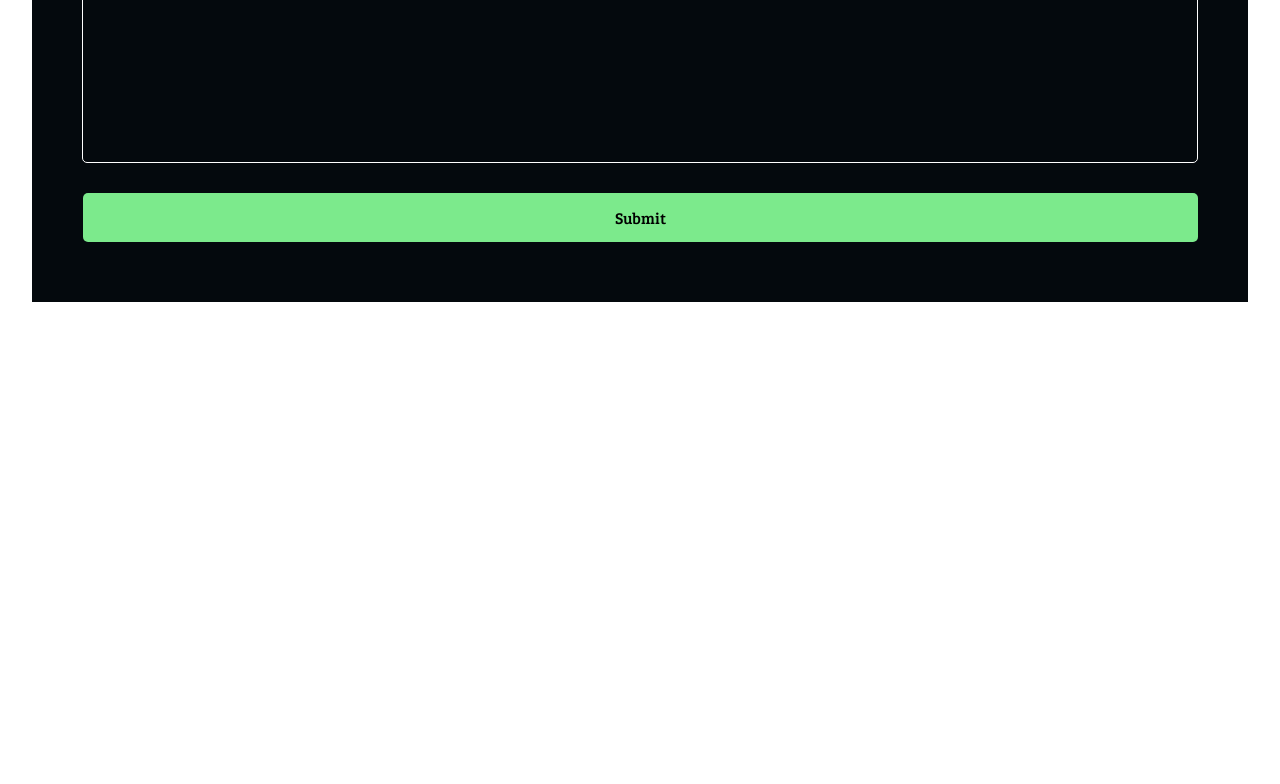
==== commit b4df3357: "Projects" ====
--- a/index.html
+++ b/index.html
@@ -12,6 +12,7 @@
 	<link rel="stylesheet" href="css/hero-section.css" />
 	<link rel="stylesheet" href="css/recent-updates.css" />
 	<link rel="stylesheet" href="css/about-me.css" />
+	<link rel="stylesheet" href="css/projects.css" />
 </head>
 
 <body>
@@ -130,110 +131,20 @@
 			</div>
 		</div>
 		
-		<div id="about-me" class="about-me card-blue1">
+		<div id="about-me" class="about-me card-blue1 page">
 			<div class="about-me-container">
 				<div class="about-me-title">
 					<div>
 						<h2 class="subtitle2">About Me</h2>
 						<p class="sub-text-green">Who am I?</p>
 					</div>
-					<!-- <div>
-						<button class="row-btn more-info-btn">More Info</button>
-					</div> -->
 				</div>
 				<p class="subtitle1 about-me-text">
 					I’m a first-year Computer Science student on a mission to build systems that scale. While I appreciate a clean UI, my true passion lies in the backend. I love the challenge of optimizing data fetching, managing databases, and designing systems that can handle thousands of concurrent users. When I’m not in the terminal, I’m fueling my growth through educational content, reading, or catching up on the latest in cinema. I believe in continuous learning—not just in code, but in understanding how the world works.
 				</p>
 			</div>
 
-			<!-- <div class="more-info-dropdown">
-				<div class="more-info">
-					<div class="modal-card">
-						<div class="modal-title-container">
-							<button class="modal-title edu-btn" value="education">Education</button>
-							<button class="modal-title lead-btn" value="leadership">Leaderships</button>
-							<button class="modal-title cert-btn" value="certification">Certifications</button>
-							<button class="row-btn cancel-btn">Cancel</button>
-						</div>
-
-						<div class="education-container">
-							<div class="education">
-								<div class="left-container">
-									<img src="./assets/about-me/about-me2.jpg" alt="About Me 1" class="about-me-img">
-								</div>
-								<div class="right-container">
-									<div class="edu-card">
-										<h1 class="subtitle2">Bachelor of Science in Computer Science</h1>
-										<p class="subtitle1">Universidad De Dagupan</p>
-										<p class="subtitle1">2025 - 2029 <i>(expected)</i></p>
-										<br>
-										<p class="subtitle1">I am currently a first year student at UDD (Universidad  De Dagupan), joining multiple networking and job oppourtunities to foster my career growth and to meet exceptional people in the tech field.</p>
-									</div>
-								</div>
-							</div>
-						</div>
-						<div class="leadership-container">
-							<div class="leadership">
-								<div class="left-container">
-									<img src="./assets/about-me/about-me1.jpg" alt="About Me 2" class="about-me-img">
-								</div>
-								<div class="right-container">
-									<div class="lead-card">
-										<h1 class="subtitle2">Code Community</h1>
-										<div class="lead-tab">
-											<a href="https://discord.gg/d7t4b83YPz" class="subtitle1">Server Link</a>
-											<p class="subtitle1">May 2025</p>
-										</div>
-										<br>
-										<p class="subtitle1">A Discord Group that was built to nurture aspiring dev's at their early stages of their career, and to meet senior developers for advice and network oppourtunities.</p>
-									</div>
-									<div class="lead-card">
-										<h1 class="subtitle2">Learn Programming In Public</h1>
-										<div class="lead-tab">
-											<a href="https://www.linkedin.com/groups/18311018/" class="subtitle1">Server Link</a>
-											<p class="subtitle1">January 2026</p>
-										</div>
-										<br>
-										<p class="subtitle1">A LinkedIn Community Group designed to encourage developers to start posting what they have learned publicly with other developers</p>
-									</div>
-								</div>
-							</div>
-						</div>
-						<div class="certification-container">
-							<div class="certification">
-								<div class="left-container">
-									<img src="./assets/about-me/about-me3.jpg" alt="About Me 3" class="about-me-img">
-								</div>
-								<div class="right-container">
-									<div class="cert-card">
-										<h1 class="subtitle2">Introduction to Containers</h1>
-										<div class="cert-tab">
-											<p class="subtitle1">Amazon Web Services (AWS)</p>
-											<p class="subtitle1">Issued March 2026</p>
-										</div>
-									</div>
-									<div class="cert-card">
-										<h1 class="subtitle2">Introduction to Data Science</h1>
-										<div class="cert-tab">
-											<p class="subtitle1">Cisco Networking Academy</p>
-											<p class="subtitle1">Issued January 2026</p>
-										</div>
-									</div>
-									<div class="cert-card">
-										<h1 class="subtitle2">Introduction to Modern AI</h1>
-										<div class="cert-tab">
-											<p class="subtitle1">Cisco Networking Academy</p>
-											<p class="subtitle1">Issued January 2026</p>
-										</div>
-									</div>
-								</div>
-							</div>
-						</div>
-					</div>
-				</div>
-			</div> -->
-
-			<div class="skills-container">
+			<div class="skills-container page">
 				<div class="skills-track">
 					<div class="skill">
 						<img src="./assets/skills/html.png" alt="HTML" class="skill-img">
@@ -279,6 +190,10 @@
 						<img src="./assets/skills/redis.png" alt="Redis" class="skill-img">
 						<p>Redis</p>
 					</div>
+					<div class="skill">
+						<img src="./assets/skills/postgres.png" alt="PostgreSQL" class="skill-img">
+						<p>PostgreSQL</p>
+					</div>
 
 					<!-- DUPLICATION -->
 
@@ -326,65 +241,118 @@
 						<img src="./assets/skills/redis.png" alt="Redis" class="skill-img">
 						<p>Redis</p>
 					</div>
+					<div class="skill">
+						<img src="./assets/skills/postgres.png" alt="PostgreSQL" class="skill-img">
+						<p>PostgreSQL</p>
+					</div>
 				</div>
 			</div>
 		</div>
 		
-		<div id="projects" class="projects card-blue2">
-			<h2 class="subtitle1">Projects</h2>
+		<div id="projects" class="projects card-blue1 page">
+			<div class="projects-title">
+				<h2 class="subtitle2">Projects</h2>
+				<p class="sub-text-green">Showcase my skills through building.</p>
+			</div>
+
+			<div class="project1-container">
+				<div class="projects-project">
+					<div class="card-left">
+						<div class="project">
+							<h2 class="card-left-subtitle subtitle2">FocusFlow</h2>
+							<a class="card-left-link" href="http://www.my-project-1.com"><u>View my project</u></a>
+
+							<div class="card-left-row">
+								<button class="btn-skill">
+									<img src="/assets/skills/vercel.png" class="btn-icon" />
+									<p class="btn-text">Vercel</p>
+								</button>
+								
+								<button class="btn-skill">
+									<img src="/assets/skills/react.png" class="btn-icon" />
+									<p class="btn-text">React</p>
+								</button>
+								
+								<button class="btn-skill">
+									<img src="./assets/skills/html.png" class="btn-icon" />
+									<p class="btn-text">HTML</p>
+								</button>
+								
+								<button class="btn-skill">
+									<img src="/assets/skills/css.png" class="btn-icon" />
+									<p class="btn-text">CSS</p>
+								</button>
+							</div>
+						</div>
+						
+						<div class="project-description">
+							<p>A Frontend application that has a built-in to-do list, functionial timer and a journaling tab to increase your productivity at your work.</p>
+						</div>
+					</div>
+					
+					<div class="project-img-container">
+						<img src="/assets/projects/focusflow.png" alt="FocusFlow" class="projects-img input2" />
+					</div>
+				</div>
+			</div>
 			
-			<div class="row row1">
-				<button class="row-btn row-btn-about hover-dark">Project #1</button>
-				<button class="row-btn row-btn-contact hover-dark">Project #1</button>
-			</div>
-			
-			<div class="projects-project">
-				<div class="card-left">
-					<p class="card-left-text-full-stack">Full-stack </p>
-					<h2 class="card-left-subtitle subtitle2">Project #1</h2>
-					<a class="card-left-link" href="http://www.my-project-1.com">www.my-project-1.com</a>
+			<div class="project2-container">
+				<div class="projects-project">
+					<div class="card-left">
+						<div class="project">
+							<h2 class="card-left-subtitle subtitle2">Scholar PH</h2>
+							<a class="card-left-link" href="http://www.my-project-2.com"><u>View my project</u></a>
+							<div class="card-left-row">
+								<button class="btn-skill">
+									<img src="./assets/skills/vercel.png" class="btn-icon" />
+									<p class="btn-text">Vercel</p>
+								</button>
+								
+								<button class="btn-skill">
+									<img src="./assets/skills/render.png" class="btn-icon" />
+									<p class="btn-text">Render</p>
+								</button>
+								
+								<button class="btn-skill">
+									<img src="./assets/skills/fastapi.png" class="btn-icon" />
+									<p class="btn-text">FastAPI</p>
+								</button>
+								
+								<button class="btn-skill">
+									<img src="./assets/skills/tailwind.png" class="btn-icon" />
+									<p class="btn-text">Tailwind</p>
+								</button>
+								
+								<button class="btn-skill">
+									<img src="./assets/skills/react.png" class="btn-icon" />
+									<p class="btn-text">React</p>
+								</button>
+	
+								<button class="btn-skill">
+									<img src="./assets/skills/html.png" class="btn-icon" />
+									<p class="btn-text">HTML</p>
+								</button>
+	
+								<button class="btn-skill">
+									<img src="./assets/skills/postgres.png" class="btn-icon" />
+									<p class="btn-text">PostgreSQL</p>
+								</button>
+							</div>
+						</div>
+						
+						<div class="project-description">
+							<p>A full-stack web application that allows students to easily enroll, and find scholarship opportunities to suite their academic capabilities.</p>
+						</div>
+					</div>
 					
-					<div class="card-left-row">
-						<button class="btn btn-vercel hover-dark">
-							<img src="assets/btn/btn-icon1.png" class="btn-icon" />
-							<p class="btn-label">Vercel</p>
-						</button>
-						
-						<button class="btn btn-render hover-dark">
-							<img src="assets/btn/btn-icon2.png" class="btn-icon" />
-							<p class="btn-label">Render</p>
-						</button>
-						
-						<button class="btn btn-fast-api hover-dark">
-							<img src="assets/btn/btn-icon3.png" class="btn-icon" />
-							<p class="btn-label">FastAPI</p>
-						</button>
-						
-						<button class="btn btn-tailwind-css hover-dark">
-							<img src="assets/btn/btn-icon4.png" class="btn-icon" />
-							<p class="btn-label">Tailwind CSS</p>
-						</button>
-						
-						<button class="btn-react hover-dark">
-							<div class="btn-react-icon">
-								<img src="assets/btn-react-clip-path.png" class="btn-react-clip-path" />
-							</div>
-							
-							<p class="btn-react-label">React</p>
-						</button>
-					</div>
-					
-					<p class="card-left-link card-left-text-description">
-						Description:  Lorem ipsum dolor sit amet, consectetur adipiscing elit. Pellentesque pulvinar tempor dolor, quis vestibulum neque tincidunt eget. Pellentesque habitant morbi tristique senectus et netus et malesuada fames ac turpis egestas. Nulla leo sapien, maximus vitae eleifend sed, pharetra at odio.
-					</p>
-					<p class="card-left-text-bottom">Date: Jan 1, 2026 - April 1 , 2026</p>
-				</div>
-				
-				<img src="assets/projects-img.png" class="projects-img input2" />
-			</div>
-		</div>
-		
-		<div id="contact-me" class="contact card-blue1">
+					<div class="project-img-container">
+						<img src="/assets/projects/scholarph.png" alt="Scholars PH" class="projects-img input2" />
+					</div>
+				</div>
+			</div>
+		</div>
+
+		<div id="contact-me" class="contact card-blue1 page">
 			<p class="text-a">
 				Looking to collaborate or have some questions? Feel free to contact me
 			</p>
@@ -411,7 +379,7 @@
 	<script src="/javascript/hamburger.js"></script>
 	<script src="/javascript/scroll.js"></script>
 	<script src="/javascript/animation.js"></script>
-	<script src="/javascript/moreInfo.js"></script>
+	<!-- <script src="/javascript/moreInfo.js"></script> -->
 </body>
 
 </html>
--- a/css/portfolio.css
+++ b/css/portfolio.css
@@ -15,213 +15,6 @@
 	overflow: auto;
 }
 
-.card-education {
-	margin-left: -1px;
-	width: 100%;
-	max-width: 421px;
-	display: flex;
-	flex-direction: column;
-	align-self: center;
-	font-size: 16px;
-	background-color: #000;
-	padding: 22px 12px 49px 12px;
-	border-bottom: 2px solid var(--component-stroke);
-	border-radius: 10px;
-}
-
-.card-education-text1 {
-	margin-top: 1px;
-}
-
-.card-education-text-lorem-ipsum {
-	margin-left: -1px; margin-top: 23px;
-	width: 100%;
-	max-width: 340px;
-	align-self: center;
-}
-
-.projects {
-	container: hero / inline-size;
-	max-width: 1340px;
-	gap: 20px;
-	font-size: 16px;
-	text-align: center;
-	padding-top: 32px;
-	padding-bottom: 90px;
-}
-
-.row1 {
-	gap: 50px;
-	align-self: center;
-}
-
-.row1 .row-btn-about {
-	width: 200px;
-	background-color: #0f1314;
-}
-
-.row1 .row-btn-contact {
-	width: 200px;
-	background-color: #0f1314;
-}
-
-.projects-project {
-	margin: 19px 26px 0 26px;
-	display: flex;
-	align-items: flex-start;
-	gap: 20px;
-	background-color: #0f1314;
-	padding: 25px 30px;
-	border-radius: 10px;
-}
-
-.card-left {
-	container: card-left / inline-size;
-	position: relative;
-	width: 100%;
-	min-height: 400px;
-	display: flex;
-	flex-direction: column;
-	gap: 4px;
-	flex-grow: 1;
-	text-align: left;
-	background-color: #000;
-	padding: 21px 28px 12px 28px;
-	border-bottom: 2px solid var(--component-stroke);
-	border-radius: 10px;
-}
-
-.card-left-text-full-stack {
-	position: absolute; top: 15px; right: 28px; 
-}
-
-.card-left-subtitle {
-	align-self: start;
-}
-
-.card-left-row {
-	margin-top: 19px;
-	display: flex;
-	align-items: flex-start;
-	gap: 8px;
-	align-self: start;
-	color: #000;
-	font-size: 9.6px;
-}
-
-
-
-/* btn */
-
-.btn {
-	min-height: 30px;
-	display: flex;
-	justify-content: center;
-	gap: 2px;
-	font-style: normal;
-	letter-spacing: 0px;
-	text-align: unset;
-	background-color: #7cea8c;
-	border-radius: 6px;
-}
-
-.btn-icon {
-	flex-shrink: 0;
-}
-
-.btn-label {
-	margin-top: 8px;
-	text-align: left;
-}
-/* end btn*/
-
-
-.btn-vercel {
-	gap: 3px;
-	padding-left: 17px;
-	padding-right: 17px;
-}
-
-.btn-vercel .btn-icon {
-	margin-top: 11px;
-	width: 10px;
-}
-
-.btn-render {
-	padding-left: 15px;
-	padding-right: 16px;
-}
-
-.btn-render .btn-icon {
-	margin-top: 10px;
-	width: 11px;
-}
-
-.btn-fast-api {
-	padding-left: 14px;
-	padding-right: 14px;
-}
-
-.btn-fast-api .btn-icon {
-	margin-top: 10px;
-	width: 11px;
-}
-
-.btn-tailwind-css {
-	padding-left: 10px;
-	padding-right: 10px;
-}
-
-.btn-tailwind-css .btn-icon {
-	margin-top: 12px;
-	width: 12px;
-}
-
-.btn-react {
-	min-height: 30px;
-	display: flex;
-	justify-content: center;
-	gap: 2px;
-	font-style: normal;
-	letter-spacing: 0px;
-	text-align: unset;
-	background-color: #7cea8c;
-	padding: 0 10px;
-	border-radius: 6px;
-}
-
-.btn-react-icon {
-	position: relative;
-	margin-top: 9px;
-	width: 12px; height: 12px;
-	flex-shrink: 0;
-}
-
-.btn-react-clip-path {
-	position: absolute; top: 0; left: 0; right: 0; 
-	width: 100%;
-}
-
-.btn-react-label {
-	margin-top: 8px;
-	text-align: left;
-}
-
-.card-left-text-description {
-	margin-top: 17px;
-}
-
-.card-left-text-bottom {
-	margin-top: 87px;
-	text-align: right;
-}
-
-.projects-img {
-	width: 100%;
-	min-width: 0;
-	flex-grow: 1;
-}
-
 .contact {
 	container: contact / inline-size;
 	max-width: 1340px;
@@ -296,8 +89,6 @@
 	border-radius: 5px;
 }
 
-
-
 /** breakpoints (margin / paddings) **/
 
 @media screen and (max-width: 1280px) {
@@ -332,13 +123,6 @@
 	.about-me-text {
 		margin-inline: 0;
 	}
-	.projects-project {
-		padding-inline: var(--margin-sm);
-		margin-inline: 0;
-	}
-	.card-left {
-		padding-inline: var(--margin-sm);
-	}
 	.input-group {
 		margin-inline: 0;
 	}
@@ -355,8 +139,6 @@
 		padding-inline: var(--margin-sm);
 	}
 }
-
-
 
 /* container queries (flex rows) */
 
@@ -408,14 +190,6 @@
 	}
 }
 
-@container card-left (width < 406px) {
-	.card-left-row {
-		flex-direction: column;
-		align-items: center;
-		gap: 13px;
-	}
-}
-
 @container contact (width < 206px) {
 	.contact-row {
 		margin-left: 0;
--- a/css/projects.css
+++ b/css/projects.css
@@ -0,0 +1,79 @@
+.projects {
+	gap: 20px;
+	font-size: 16px;
+	text-align: center;
+}
+
+.projects-title {
+    text-align: left;
+}
+
+.projects-project {
+	display: flex;
+	align-items: stretch;
+	gap: 20px;
+	background-color: #0f1314;
+	padding: 25px 30px;
+	border-radius: 10px;
+	justify-content: space-between;
+}
+
+.card-left {
+	display: flex;
+	flex-direction: column;
+	gap: 4px;
+	text-align: left;
+	background-color: #000;
+	padding: 28px 21px;
+	border-bottom: 2px solid var(--component-stroke);
+	border-radius: 10px;
+}
+
+.project {
+	margin-bottom: 20px;
+}
+
+.card-left, .project-img-container {
+	flex: 1;
+}
+
+.card-left-row {
+	margin-top: 19px;
+	display: flex;
+	align-items: flex-start;
+	gap: 8px;
+	align-self: start;
+	color: #000;
+	font-size: 10px;
+	flex-wrap: wrap;
+}
+
+/* btn */
+
+.btn-skill {
+	display: flex;
+	justify-content: center;
+	gap: 4px;
+	background-color: #7cea8c;
+	border-radius: 5px;
+	align-items: center;
+	padding: 10px 15px;
+}
+
+.btn-icon {
+	width: 1rem;
+}
+
+.card-left-text-description {
+	margin-top: 15px;
+}
+
+.project-img-container {
+	height: 100%;
+}
+
+@media (max-width: 768px) {
+	.projects-project {
+		flex-direction: column-reverse;
+	}
+}
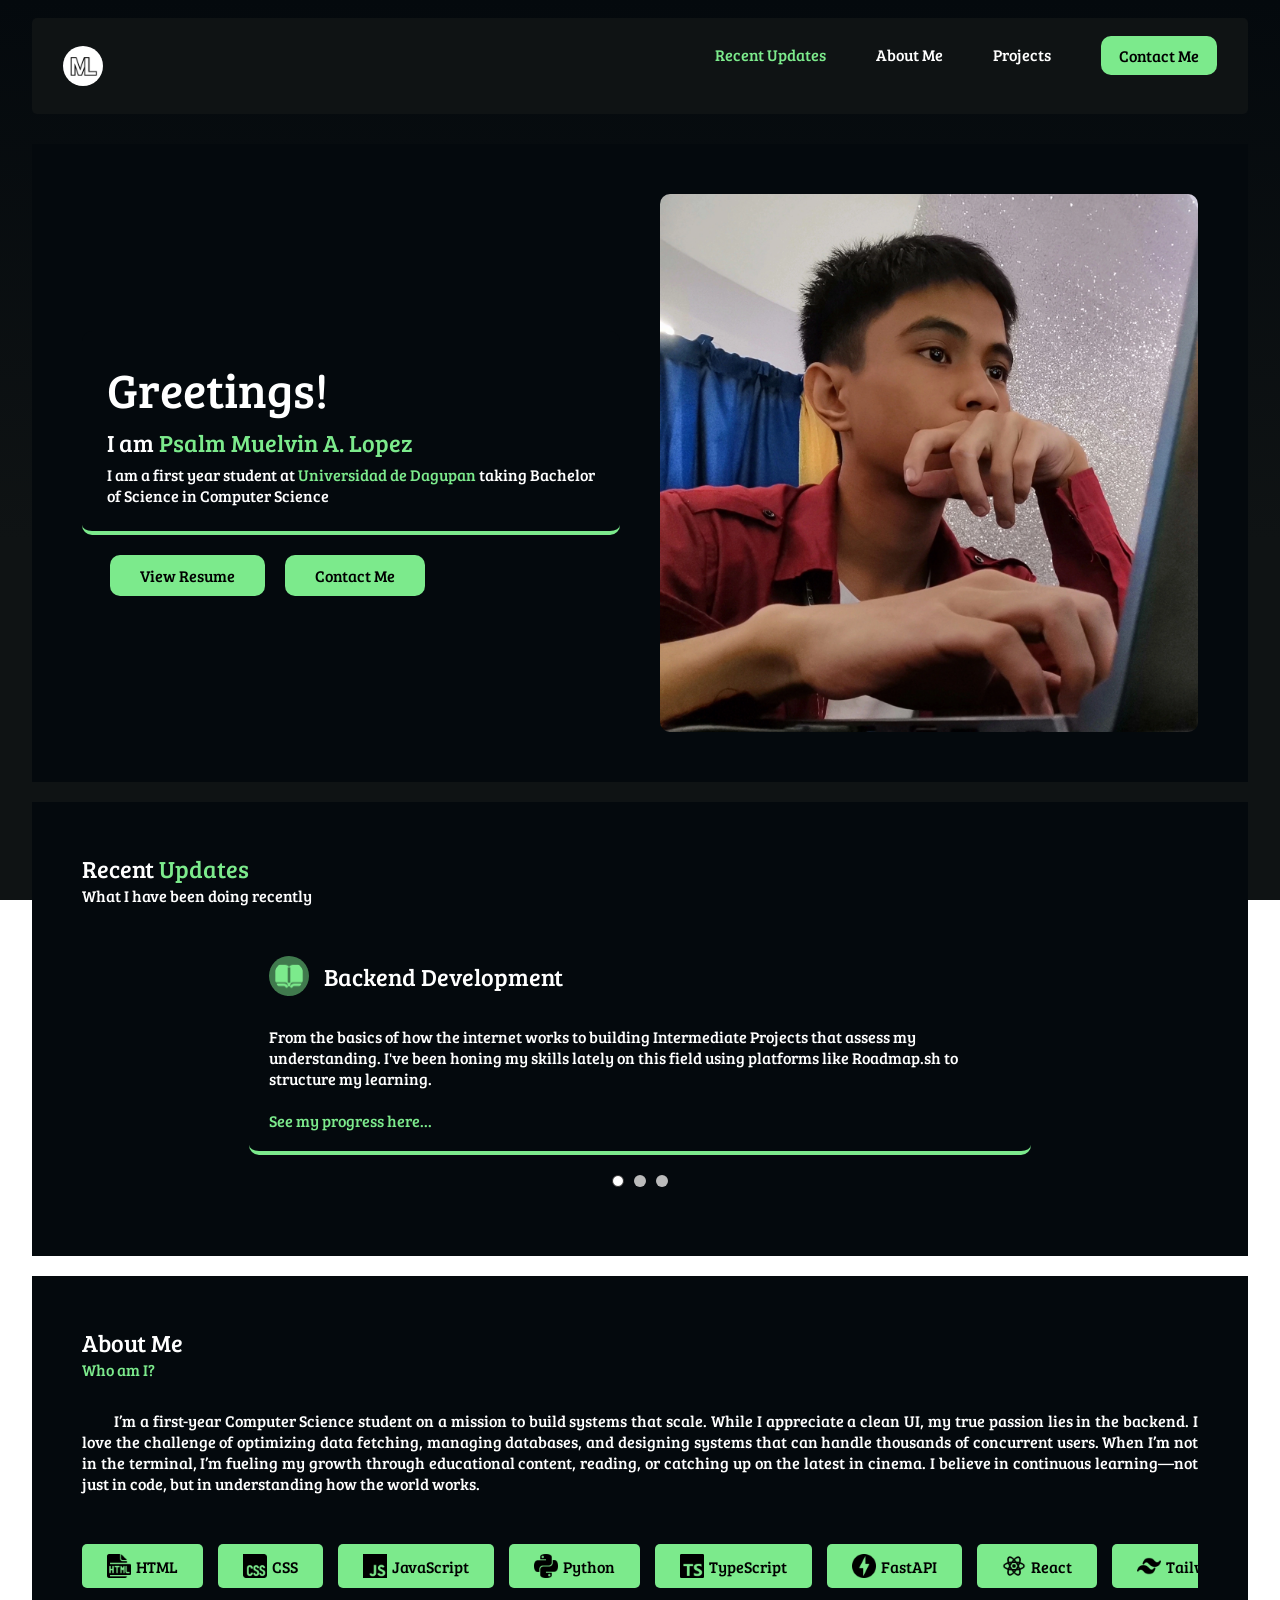
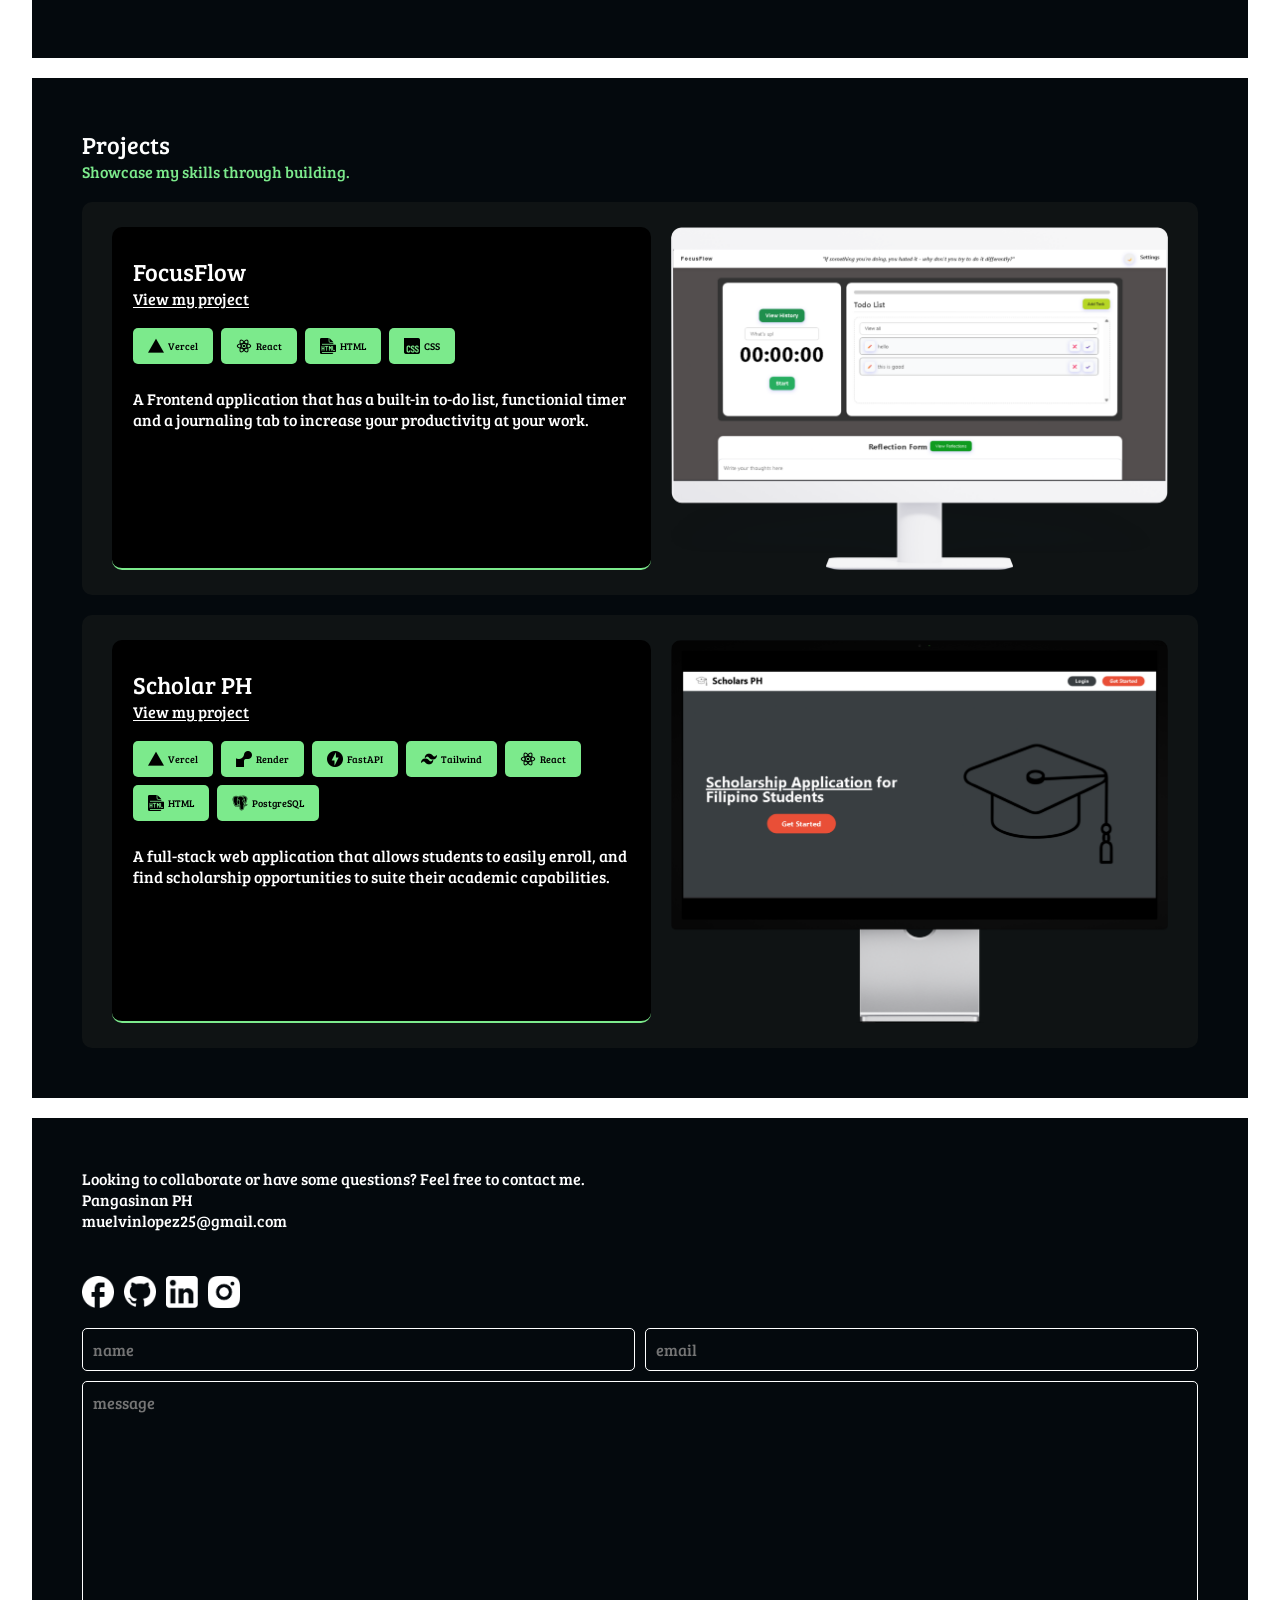
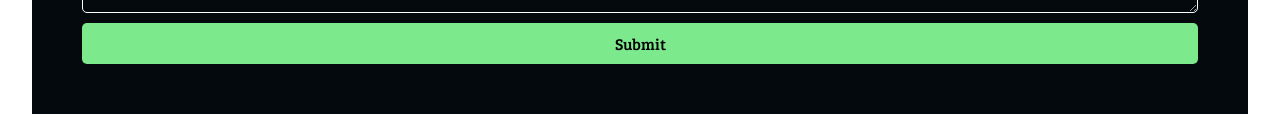
==== commit a0c32ecf: "Contact Me" ====
--- a/index.html
+++ b/index.html
@@ -13,6 +13,7 @@
 	<link rel="stylesheet" href="css/recent-updates.css" />
 	<link rel="stylesheet" href="css/about-me.css" />
 	<link rel="stylesheet" href="css/projects.css" />
+	<link rel="stylesheet" href="css/contact-me.css" />
 </head>
 
 <body>
@@ -352,34 +353,40 @@
 			</div>
 		</div>
 
-		<div id="contact-me" class="contact card-blue1 page">
-			<p class="text-a">
-				Looking to collaborate or have some questions? Feel free to contact me
-			</p>
-			<p class="text-a contact-text-pangasinan">Pangasinan, PH</p>
-			<p class="text-a">muelvinlopez25@gmail.com</p>
-			
-			<div class="contact-row">
-				<img src="assets/icons/contact-mdi-linkedin.png" class="contact-mdi contact-mdi-linkedin" />
-				<img src="assets/icons/contact-mdi-github.png" class="contact-mdi contact-mdi-github" />
-				<img src="assets/icons/contact-ri-instagram.png" class="contact-mdi contact-ri-instagram" />
-				<img src="assets/icons/contact-ic-baseline.png" class="contact-mdi contact-ic-baseline" />
-			</div>
-			
-			<div class="input-group">
-				<input class="input-group-input input-group-input1" value="Name" />
-				<input class="input-group-input input-group-email" value="Email" />
-			</div>
-			
-			<div class="contact-message">Message</div>
-			<div class="contact-undefined-bottom">Submit</div>
+		<div id="contact-me" class="card-blue1 page">
+			<div class="contact-me-header">
+				<p>Looking to collaborate or have some questions? Feel free to contact me.</p>
+				<p>Pangasinan PH</p>
+				<p>muelvinlopez25@gmail.com</p>
+			</div>
+			<div class="contact-me-socials">
+				<button>
+					<img src="/assets/contact-me/facebook.png" alt="Facebook" class="social-img">
+				</button>
+				<button>
+					<img src="/assets/contact-me/github.png" alt="GitHub" class="social-img">
+				</button>
+				<button>
+					<img src="/assets/contact-me/linkedin.png" alt="LinkedIn" class="social-img">
+				</button>
+				<button>
+					<img src="/assets/contact-me/instagram.png" alt="Instagram" class="social-img">
+				</button>
+			</div>
+			<div class="contact-me-form">
+				<div class="name-and-email">
+					<input type="text" placeholder="name" class="name-input">
+					<input type="text" placeholder="email" class="email-input">
+				</div>
+				<textarea placeholder="message" rows="10" class="message-input"></textarea>
+				<button class="submit-btn">Submit</button>
+			</div>
 		</div>
 	</main>
 
 	<script src="/javascript/hamburger.js"></script>
 	<script src="/javascript/scroll.js"></script>
 	<script src="/javascript/animation.js"></script>
-	<!-- <script src="/javascript/moreInfo.js"></script> -->
 </body>
 
 </html>
--- a/css/portfolio.css
+++ b/css/portfolio.css
@@ -1,5 +1,4 @@
 body {
-	container: body / inline-size;
 	min-height: 100%;
 	display: flex;
 	flex-direction: column;
@@ -11,82 +10,8 @@
 	letter-spacing: 0px;
 	background: linear-gradient(180deg, #04090d 0%, #0f1314 60%) top left / auto auto no-repeat;
 	background-attachment: fixed;
-	padding: 18px 50px 482px 50px;
+	padding: 18px 50px;
 	overflow: auto;
-}
-
-.contact {
-	container: contact / inline-size;
-	max-width: 1340px;
-	gap: 9px;
-	--min-font-size: 15; --max-font-size: 16; font-size: var(--interpolate);
-	text-align: left;
-	padding-top: 66px;
-	padding-bottom: 60px;
-}
-
-.contact-text-pangasinan {
-	margin-top: 25px;
-}
-
-.contact-row {
-	margin-left: 7px; margin-top: 23px;
-	display: flex;
-	align-items: flex-start;
-	gap: 17px;
-	align-self: start;
-}
-
-.contact-mdi {
-	width: 38px;
-	flex-shrink: 0;
-}
-
-.contact-mdi-linkedin {
-	margin-top: 2px;
-	width: 34px;
-}
-
-.contact-mdi-github {
-	margin-left: 2px;
-}
-
-.input-group {
-	margin: 31px 5px 0 5px;
-	display: flex;
-	align-items: flex-start;
-	gap: 10px;
-	font-size: 16px;
-}
-
-.input-group-input {
-	width: 100%;
-	min-height: 50px;
-	flex-grow: 1;
-	font-style: normal;
-	letter-spacing: 0px;
-	text-align: left;
-	background-color: #04090d;
-	padding: 13px 14px;
-	border: 1px solid #fff;
-	border-radius: 5px;
-}
-
-.contact-message {
-	margin-top: 21px;
-	background-color: #04090d;
-	padding: 11px 22px 185px 22px;
-	border: 1px solid #fff;
-	border-radius: 5px;
-}
-
-.contact-undefined-bottom {
-	margin-left: 1px; margin-top: 21px;
-	color: #000;
-	text-align: center;
-	background-color: #7cea8c;
-	padding: 14px 24px;
-	border-radius: 5px;
 }
 
 /** breakpoints (margin / paddings) **/
--- a/css/navigation.css
+++ b/css/navigation.css
@@ -111,9 +111,6 @@
 
 /* MEDIA QUERIES */
 
-@media (max-width: 480px) {
-}
-
 @media (max-width: 768px) {
     .main-menu {
         display: none;
--- a/css/contact-me.css
+++ b/css/contact-me.css
@@ -0,0 +1,52 @@
+#contact-me {
+    display: flex;
+    flex-direction: column;
+    gap: 20px;
+}
+
+.contact-me-header {
+    margin-bottom: 25px;
+}
+
+.contact-me-socials {
+    display: flex;
+    gap: 10px;
+}
+
+.social-img {
+    width: 2rem;
+}
+
+.contact-me-form {
+    width: 100%;
+    display: flex;
+    flex-direction: column;
+    gap: 10px;
+}
+
+.name-and-email {
+    display: flex;
+    justify-content: space-between;
+    gap: 10px;
+}
+
+.name-and-email > input, .message-input {
+    width: 100%;
+    background-color: #04090d;
+    border: 1px solid white;
+    border-radius: 5px;
+    padding: 10px;
+}
+
+.submit-btn {
+    color: black;
+    background-color: #7cea8c;
+    padding: 10px;
+    border-radius: 5px;
+}
+
+@media (max-width: 480px) {
+    .name-and-email {
+        flex-direction: column;
+    }
+}
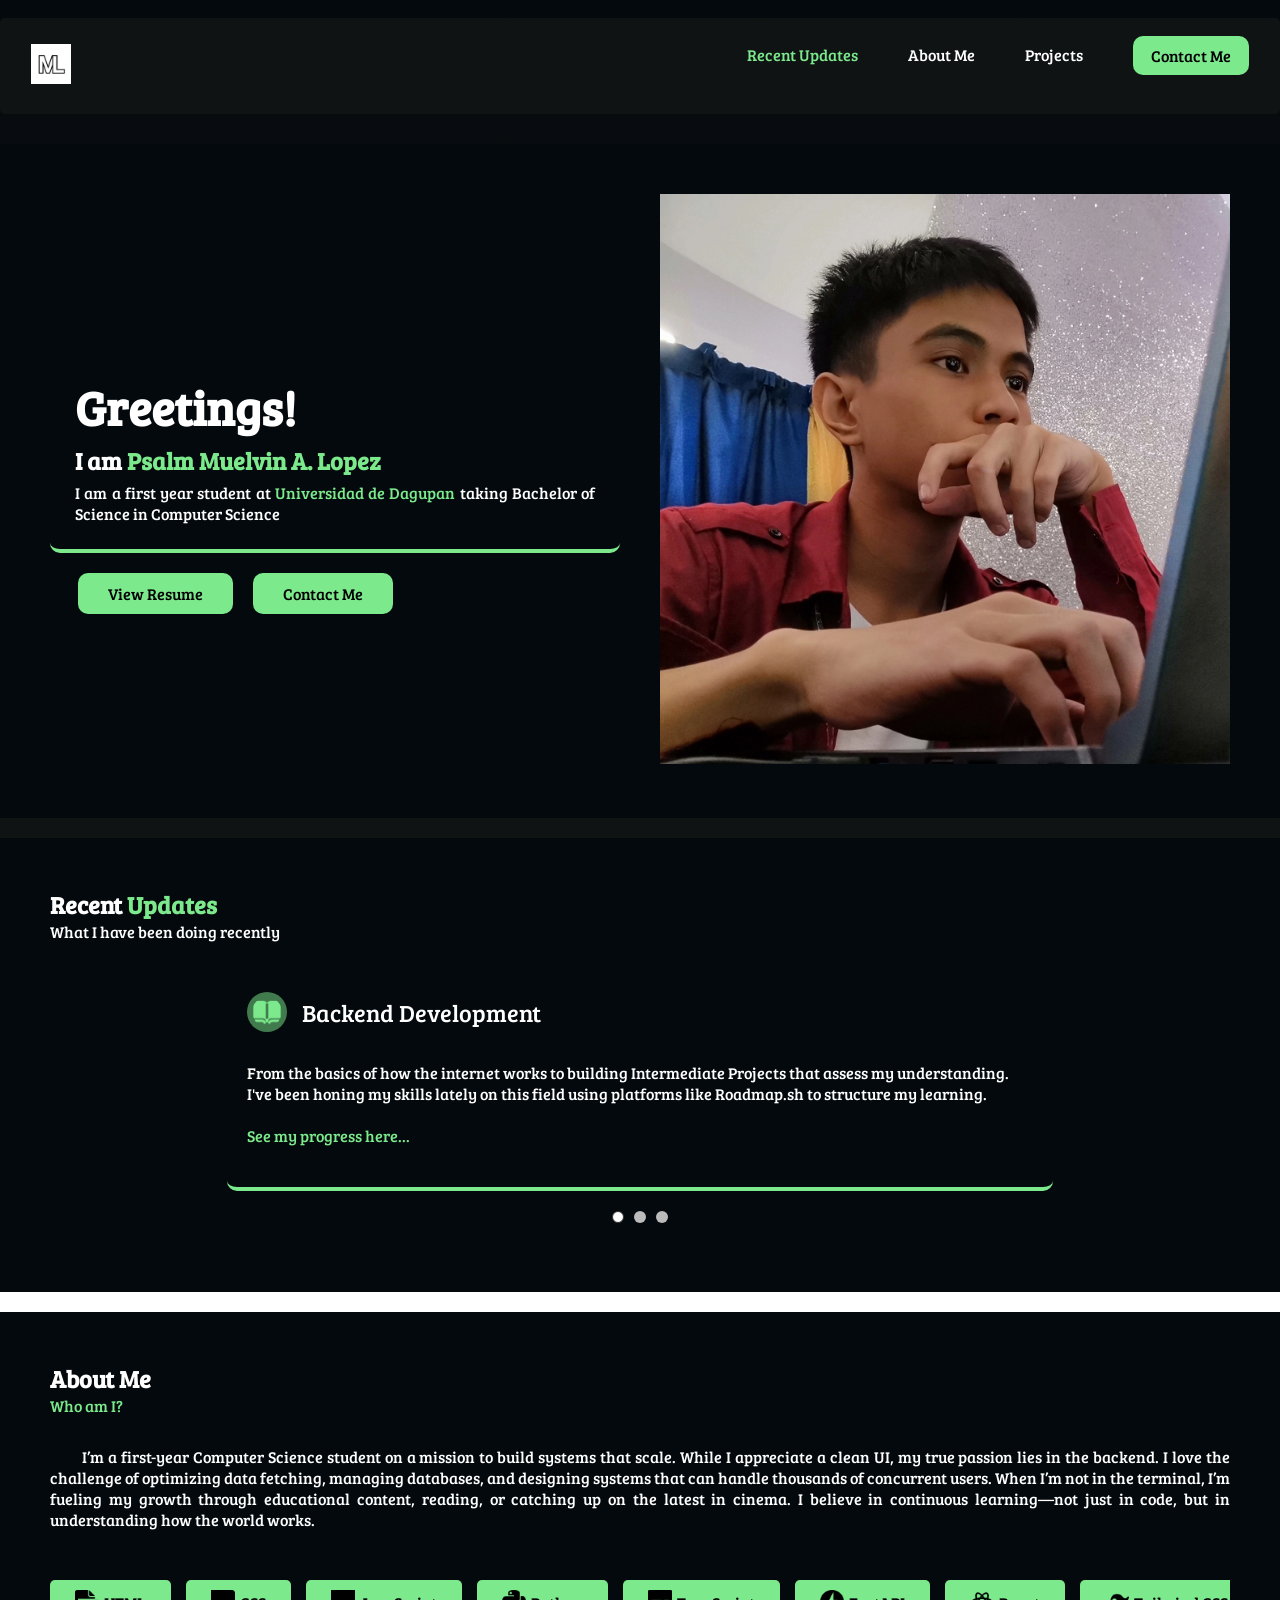
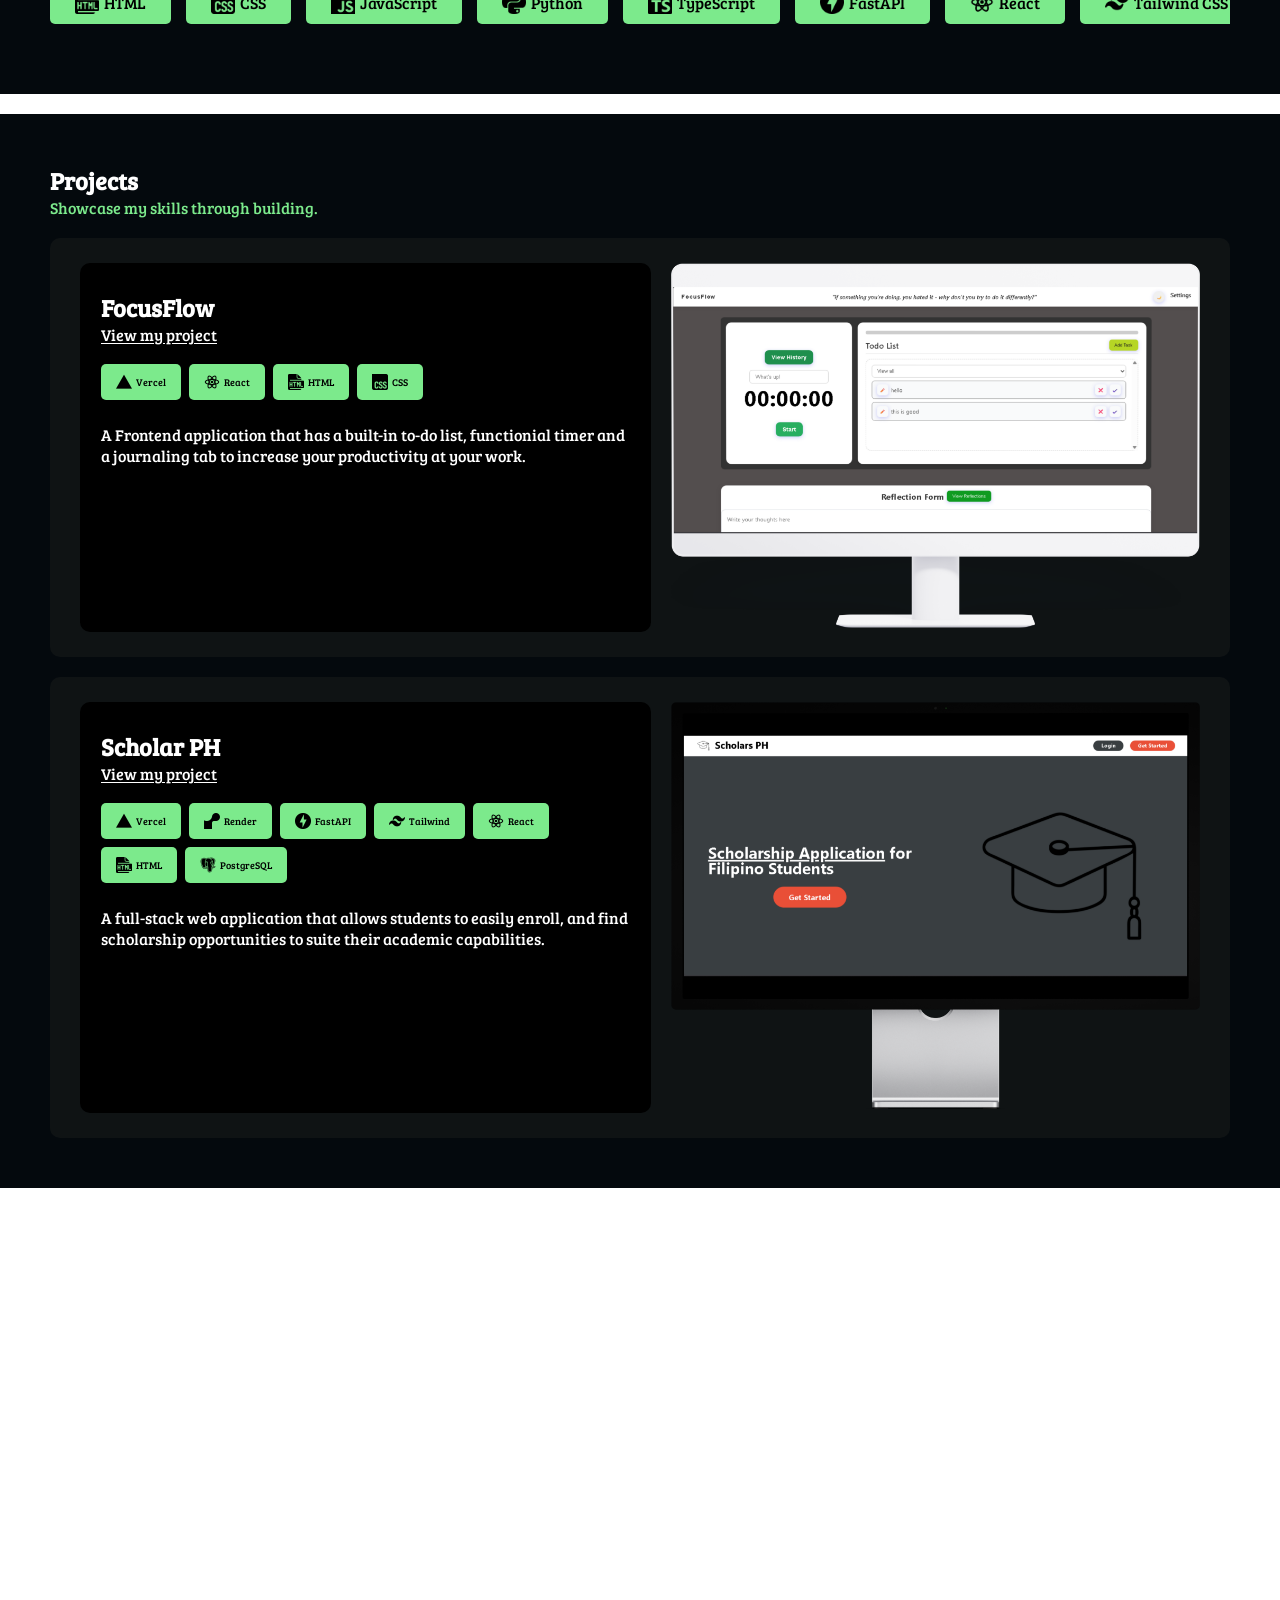
==== commit 7ec0377b: "Refactoring the global.css file" ====
--- a/index.html
+++ b/index.html
@@ -19,7 +19,7 @@
 <body>
 	<div class="nav">
 		<div class="left-nav">
-			<img src="assets/nav-img.png" class="nav-img input1" />
+			<img src="assets/nav-img.png" class="nav-img" />
 		</div>
 
 		<div class="right-nav">
@@ -28,7 +28,7 @@
 				<a class="nav-text" href="#about-me">About Me</a>
 				<a class="nav-text" href="#projects">Projects</a>
 				<a href="#contact-me">
-					<button class="nav-btn-contact hover-dark">Contact Me</button>
+					<button class="nav-btn-contact">Contact Me</button>
 				</a>
 			</div>
 
@@ -56,10 +56,10 @@
 				<div class="hero-rect">
 					<div class="hero-texts">
 						<h1 class="hero-title">Greetings!</h1>
-						<h2 class="subtitle2">
+						<h2 class="heading-text">
 							I am <span class="sub-text-green">Psalm Muelvin A. Lopez</span>
 						</h2>
-						<p class="subtitle1">
+						<p class="regular-text">
 							I am a first year student at <span class="sub-text-green">Universidad de Dagupan </span>taking Bachelor of Science in Computer Science
 						</p>
 					</div>
@@ -73,13 +73,13 @@
 			</div>
 
 			<div class="hero-right-card">
-				<img src="./assets/hero-section/profile-picture-3.webp" class="hero-img input2" />
+				<img src="./assets/hero-section/profile-picture-3.webp" class="hero-img" />
 			</div>
 		</div>
 		
-		<div id="recent-updates" class="card-blue1 page">
+		<div id="recent-updates" class="page">
 			<div class="recently-updates-title">
-				<h2 class="subtitle2">
+				<h2 class="heading-text">
 					Recent <span class="sub-text-green">Updates</span>
 				</h2>
 				<p class="text-a">What I have been doing recently</p>
@@ -91,7 +91,7 @@
 						<div class="updates-card">
 							<div class="card-title">
 								<img src="./assets/recent-updates/book-img.png" class="book-img" />
-								<p class="subtitle2">Backend Development</p>
+								<p class="heading-text">Backend Development</p>
 							</div>
 							
 							<p class="card-text">
@@ -104,7 +104,7 @@
 						<div class="updates-card">
 							<div class="card-title">
 								<img src="./assets/recent-updates/typescript-img.png" class="typescript-img" />
-								<p class="subtitle2">TypeScript</p>
+								<p class="heading-text">TypeScript</p>
 							</div>
 							
 							<p class="card-text">
@@ -117,7 +117,7 @@
 						<div class="updates-card">
 							<div class="card-title">
 								<img src="./assets/recent-updates/discrete-math-img.png" class="discrete-math-img" />
-								<p class="subtitle2">Discrete Mathematics</p>
+								<p class="heading-text">Discrete Mathematics</p>
 							</div>
 							
 							<p class="card-text">
@@ -132,15 +132,15 @@
 			</div>
 		</div>
 		
-		<div id="about-me" class="about-me card-blue1 page">
+		<div id="about-me" class="about-me page">
 			<div class="about-me-container">
 				<div class="about-me-title">
 					<div>
-						<h2 class="subtitle2">About Me</h2>
+						<h2 class="heading-text">About Me</h2>
 						<p class="sub-text-green">Who am I?</p>
 					</div>
 				</div>
-				<p class="subtitle1 about-me-text">
+				<p class="regular-text about-me-text">
 					I’m a first-year Computer Science student on a mission to build systems that scale. While I appreciate a clean UI, my true passion lies in the backend. I love the challenge of optimizing data fetching, managing databases, and designing systems that can handle thousands of concurrent users. When I’m not in the terminal, I’m fueling my growth through educational content, reading, or catching up on the latest in cinema. I believe in continuous learning—not just in code, but in understanding how the world works.
 				</p>
 			</div>
@@ -250,9 +250,9 @@
 			</div>
 		</div>
 		
-		<div id="projects" class="projects card-blue1 page">
+		<div id="projects" class="projects page">
 			<div class="projects-title">
-				<h2 class="subtitle2">Projects</h2>
+				<h2 class="heading-text">Projects</h2>
 				<p class="sub-text-green">Showcase my skills through building.</p>
 			</div>
 
@@ -260,7 +260,7 @@
 				<div class="projects-project">
 					<div class="card-left">
 						<div class="project">
-							<h2 class="card-left-subtitle subtitle2">FocusFlow</h2>
+							<h2 class="card-left-subtitle heading-text">FocusFlow</h2>
 							<a class="card-left-link" href="http://www.my-project-1.com"><u>View my project</u></a>
 
 							<div class="card-left-row">
@@ -292,7 +292,7 @@
 					</div>
 					
 					<div class="project-img-container">
-						<img src="/assets/projects/focusflow.png" alt="FocusFlow" class="projects-img input2" />
+						<img src="/assets/projects/focusflow.png" alt="FocusFlow" class="projects-img" />
 					</div>
 				</div>
 			</div>
@@ -301,7 +301,7 @@
 				<div class="projects-project">
 					<div class="card-left">
 						<div class="project">
-							<h2 class="card-left-subtitle subtitle2">Scholar PH</h2>
+							<h2 class="card-left-subtitle heading-text">Scholar PH</h2>
 							<a class="card-left-link" href="http://www.my-project-2.com"><u>View my project</u></a>
 							<div class="card-left-row">
 								<button class="btn-skill">
@@ -347,13 +347,13 @@
 					</div>
 					
 					<div class="project-img-container">
-						<img src="/assets/projects/scholarph.png" alt="Scholars PH" class="projects-img input2" />
-					</div>
-				</div>
-			</div>
-		</div>
-
-		<div id="contact-me" class="card-blue1 page">
+						<img src="/assets/projects/scholarph.png" alt="Scholars PH" class="projects-img" />
+					</div>
+				</div>
+			</div>
+		</div>
+
+		<div id="contact-me" class="page">
 			<div class="contact-me-header">
 				<p>Looking to collaborate or have some questions? Feel free to contact me.</p>
 				<p>Pangasinan PH</p>
--- a/css/global.css
+++ b/css/global.css
@@ -1,23 +1,3 @@
-
-:root {
-	/* color variables */
-	--component-stroke: #7cea8c;
-
-	/* responsive margins / paddings */
-	--margin-sm: 16px;
-	--margin-md: 32px;
-}
-
-* {
-	--min-screen-size: 430;
-	--max-screen-size: 1440;
-	--interpolate-diff: calc(var(--max-font-size) - var(--min-font-size));
-	--interpolate: 
-		clamp(calc(var(--min-font-size) * 1px), 
-		calc((var(--min-font-size) * 1px) + var(--interpolate-diff) * ((100vw - calc(var(--min-screen-size) * 1px)) / 
-		(var(--max-screen-size) - var(--min-screen-size)))), calc(var(--max-font-size) * 1px));
-}
-
 html {
 	height: 100%;
 	font-size: 16px;
@@ -30,18 +10,12 @@
 	gap: 20px;
 }
 
-.text {
-	--min-font-size: 15; 
-	--max-font-size: 16; 
-	font-size: var(--interpolate);
-}
-
-.subtitle1 {
+.regular-text {
 	font-size: 16px;
 	text-align: justify;
 }
 
-.subtitle2 {
+.heading-text {
 	font-size: 24px;
 }
 
@@ -49,24 +23,7 @@
 	color: #7cea8c;
 }
 
-.sub-text-white {
-	color: #fff;
-}
-
-.card-blue2 {
-	width: 100%;
-	display: flex;
-	flex-direction: column;
-	background-color: #04090d;
-	padding: 0 24px;
-}
-
-.input1 {
-	background-color: #7cea8c;
-	border-radius: 50%;
-}
-
-.card-blue1 {
+#recent-updates, #about-me, #projects, #contact-me {
 	width: 100%;
 	display: flex;
 	flex-direction: column;
@@ -74,17 +31,10 @@
 	padding: 50px;
 }
 
-.input2 {
-	border-radius: 10px;
-}
+/* MEDIA QUERIES */
 
-.hover-dark:hover {
-	filter: brightness(0.85);
-}
-
-/* RESPONSIVE QUERIES */
 @media (max-width: 480px) {
-	.card-blue1 {
+	#recent-updates, #about-me, #projects, #contact-me {
 		padding: 20px;
 	}
 }
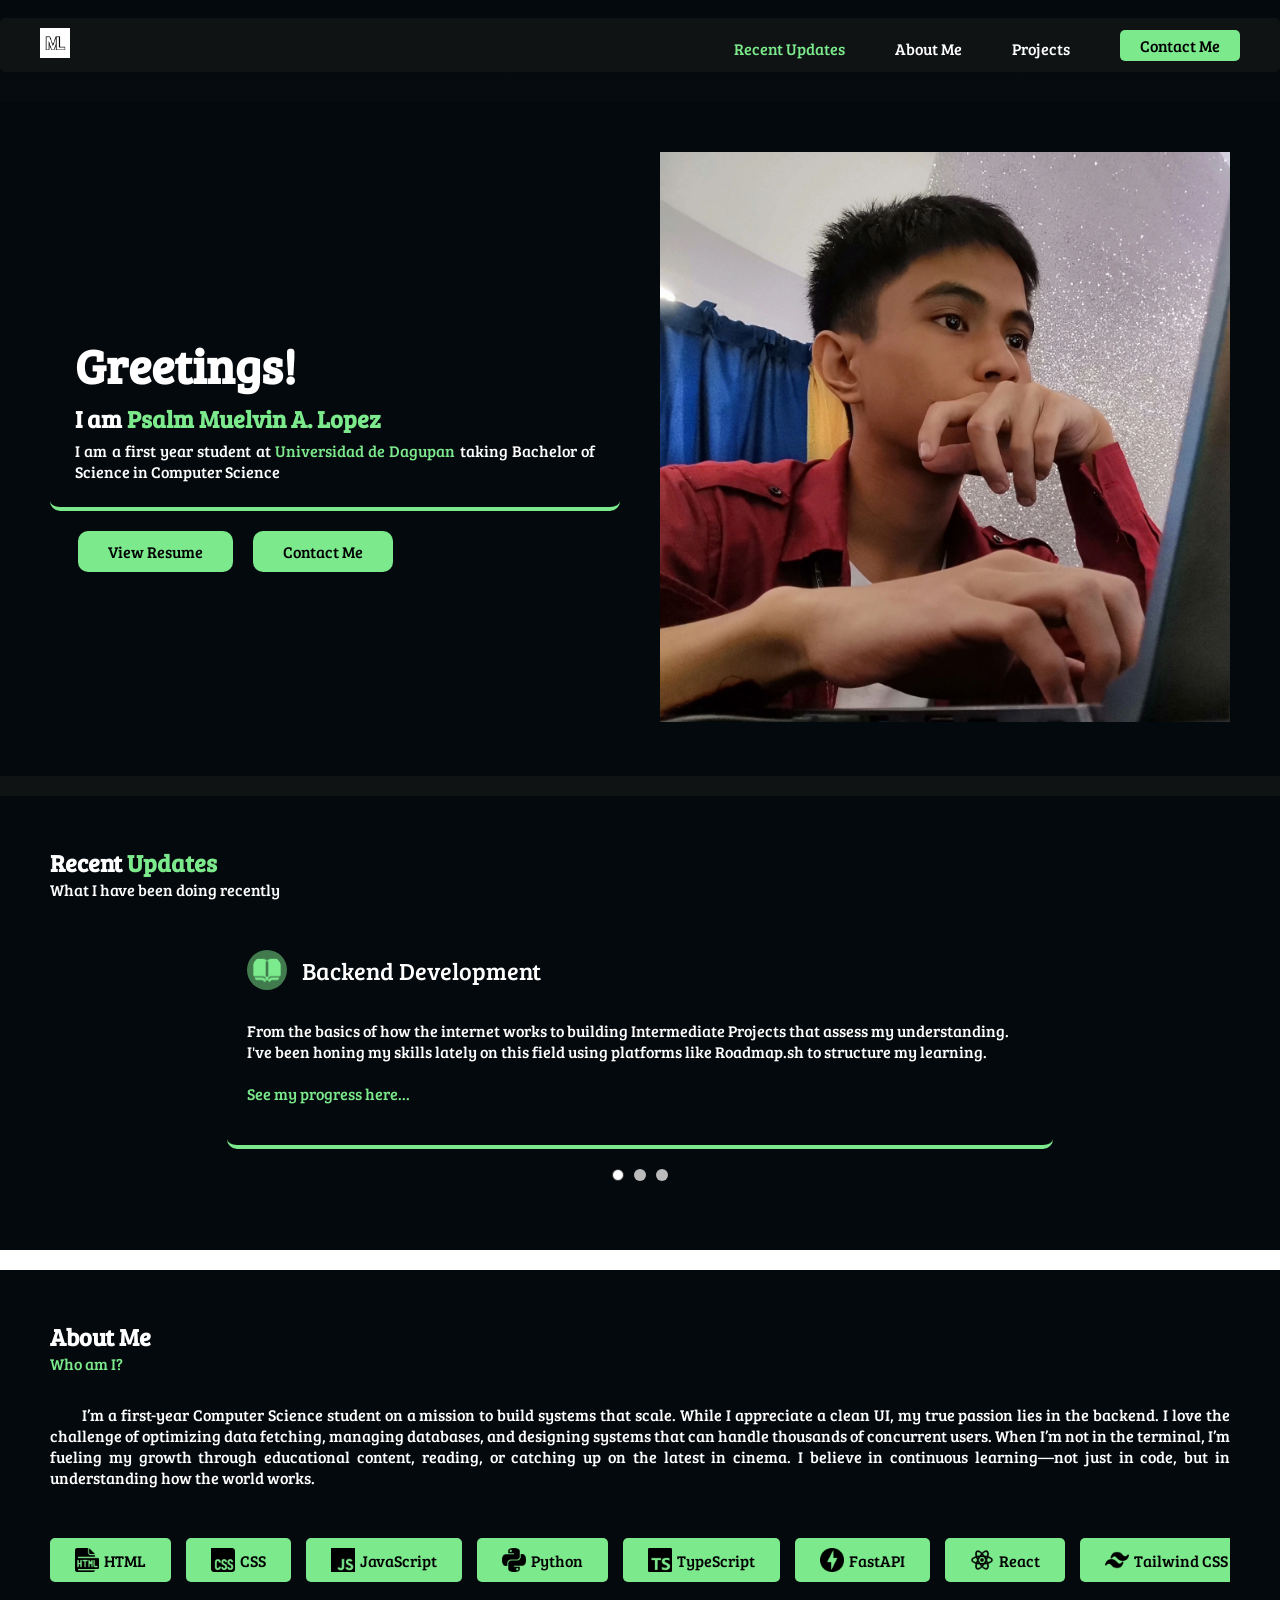
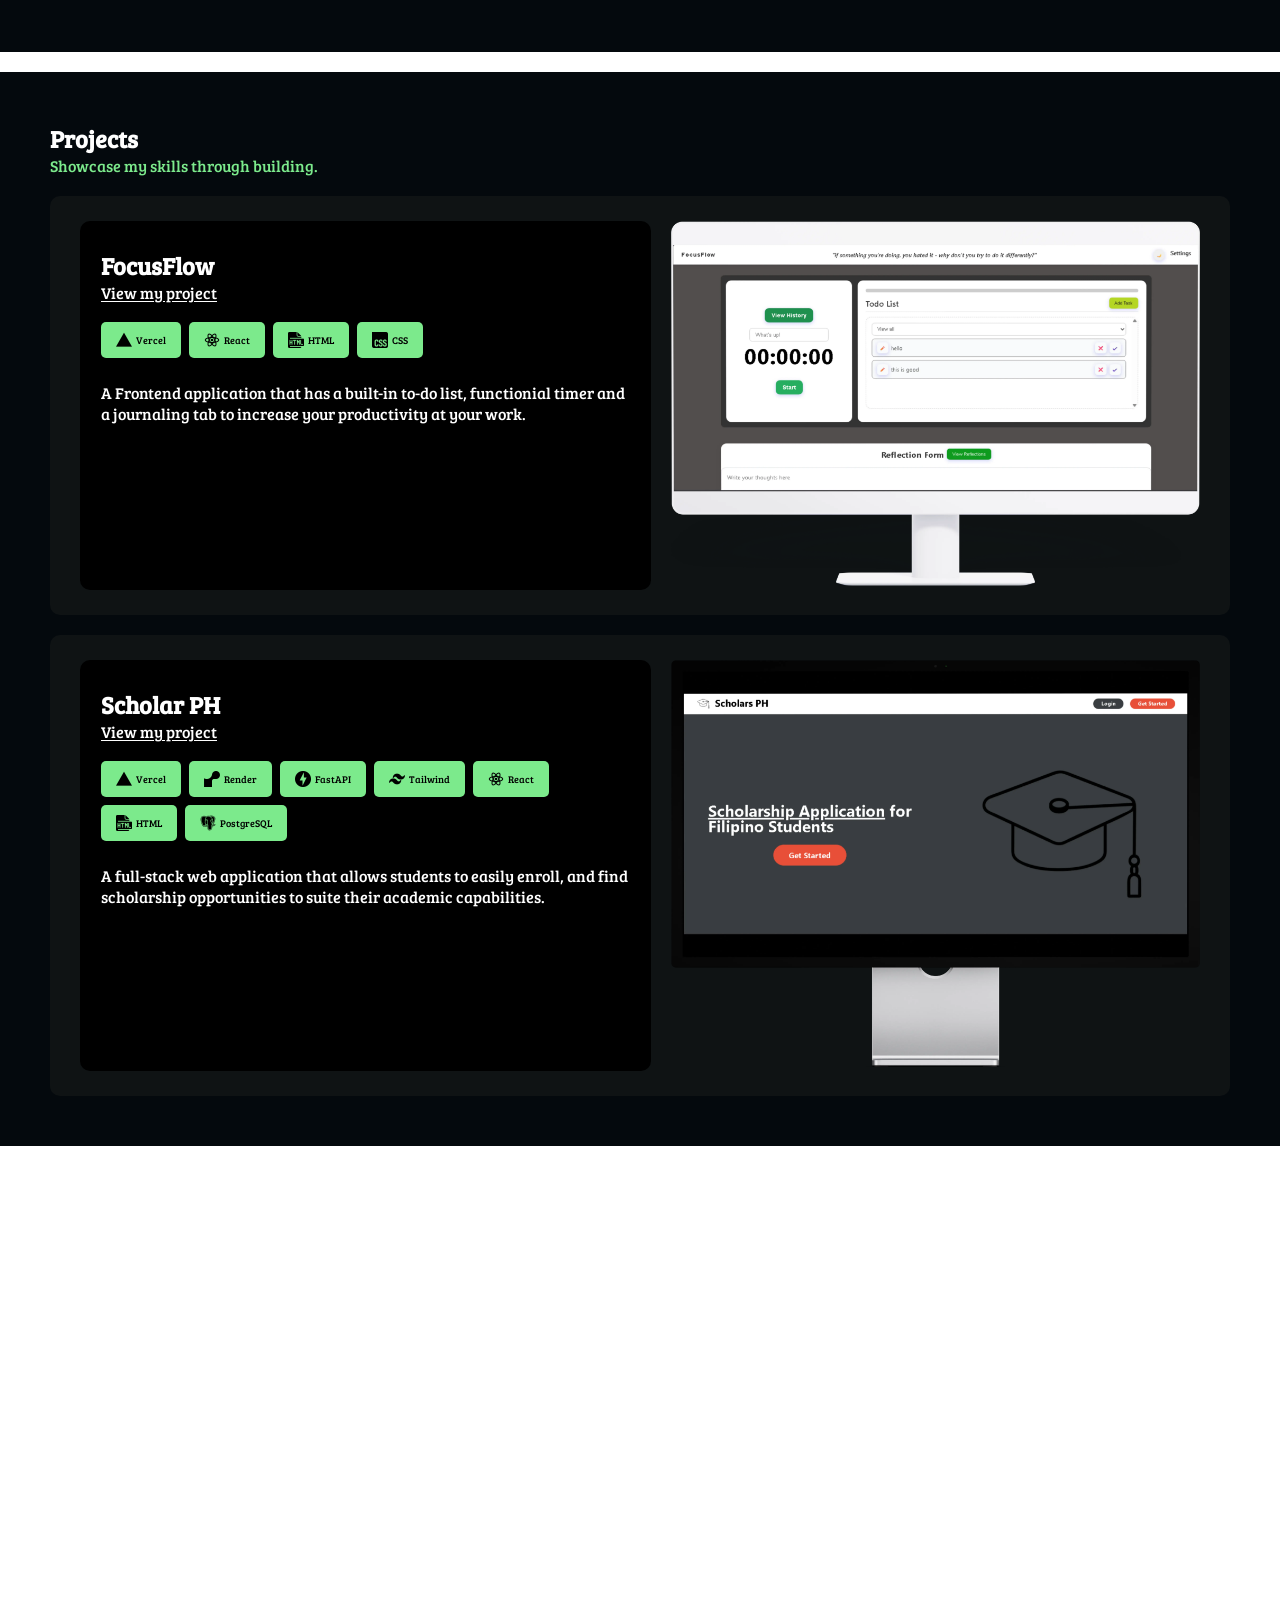
==== commit 016d0bb2: "Performance tweaks" ====
--- a/index.html
+++ b/index.html
@@ -1,3 +1,8 @@
+<!-- The following things that you would also want to do -->
+ <!-- 
+improve the web responsiveness of the sections of the portfolio 
+ -->
+
 <!DOCTYPE html>
 <html>
 <head>
@@ -27,7 +32,7 @@
 				<a class="nav-text nav-text1" href="#recent-updates">Recent Updates</a>
 				<a class="nav-text" href="#about-me">About Me</a>
 				<a class="nav-text" href="#projects">Projects</a>
-				<a href="#contact-me">
+				<a href="#contact-me" >
 					<button class="nav-btn-contact">Contact Me</button>
 				</a>
 			</div>
@@ -65,7 +70,9 @@
 					</div>
 				</div>
 				<div class="row-bottom">
-					<button class="row-btn">View Resume</button>
+					<button class="row-btn"><a href="/assets/hero-section/resume.pdf" target="_blank" rel="noopener noreferrer">
+						View Resume
+					</a></button>
 					<a href="#contact-me">
 						<button class="row-btn">Contact Me</button>
 					</a>
@@ -90,7 +97,7 @@
 					<div class="updates-carousel">
 						<div class="updates-card">
 							<div class="card-title">
-								<img src="./assets/recent-updates/book-img.png" class="book-img" />
+								<img src="./assets/recent-updates/book-img.webp" class="book-img" />
 								<p class="heading-text">Backend Development</p>
 							</div>
 							
@@ -103,7 +110,7 @@
 
 						<div class="updates-card">
 							<div class="card-title">
-								<img src="./assets/recent-updates/typescript-img.png" class="typescript-img" />
+								<img src="./assets/recent-updates/typescript-img.webp" class="typescript-img" />
 								<p class="heading-text">TypeScript</p>
 							</div>
 							
@@ -116,7 +123,7 @@
 
 						<div class="updates-card">
 							<div class="card-title">
-								<img src="./assets/recent-updates/discrete-math-img.png" class="discrete-math-img" />
+								<img src="./assets/recent-updates/discrete-math-img.webp" class="discrete-math-img" />
 								<p class="heading-text">Discrete Mathematics</p>
 							</div>
 							
@@ -148,102 +155,102 @@
 			<div class="skills-container page">
 				<div class="skills-track">
 					<div class="skill">
-						<img src="./assets/skills/html.png" alt="HTML" class="skill-img">
+						<img src="./assets/skills/html.webp" alt="HTML" class="skill-img">
 						<p>HTML</p>
 					</div>
 					<div class="skill">
-						<img src="./assets/skills/css.png" alt="CSS" class="skill-img">
+						<img src="./assets/skills/css.webp" alt="CSS" class="skill-img">
 						<p>CSS</p>
 					</div>
 					<div class="skill">
-						<img src="./assets/skills/javascript.png" alt="JavaScript" class="skill-img">
+						<img src="./assets/skills/javascript.webp" alt="JavaScript" class="skill-img">
 						<p>JavaScript</p>
 					</div>
 					<div class="skill">
-						<img src="./assets/skills/python.png" alt="Python" class="skill-img">
+						<img src="./assets/skills/python.webp" alt="Python" class="skill-img">
 						<p>Python</p>
 					</div>
 					<div class="skill">
-						<img src="./assets/skills/typescript.png" alt="TypeScript" class="skill-img">
+						<img src="./assets/skills/typescript.webp" alt="TypeScript" class="skill-img">
 						<p>TypeScript</p>
 					</div>
 					<div class="skill">
-						<img src="./assets/skills/fastapi.png" alt="FastAPI" class="skill-img">
+						<img src="./assets/skills/fastapi.webp" alt="FastAPI" class="skill-img">
 						<p>FastAPI</p>
 					</div>
 					<div class="skill">
-						<img src="./assets/skills/react.png" alt="React" class="skill-img">
+						<img src="./assets/skills/react.webp" alt="React" class="skill-img">
 						<p>React</p>
 					</div>
 					<div class="skill">
-						<img src="./assets/skills/tailwind.png" alt="Tailwind" class="skill-img">
+						<img src="./assets/skills/tailwind.webp" alt="Tailwind" class="skill-img">
 						<p>Tailwind CSS</p>
 					</div>
 					<div class="skill">
-						<img src="./assets/skills/render.png" alt="Render" class="skill-img">
+						<img src="./assets/skills/render.webp" alt="Render" class="skill-img">
 						<p>Render</p>
 					</div>
 					<div class="skill">
-						<img src="./assets/skills/vercel.png" alt="Vercel" class="skill-img">
+						<img src="./assets/skills/vercel.webp" alt="Vercel" class="skill-img">
 						<p>Vercel</p>
 					</div>
 					<div class="skill">
-						<img src="./assets/skills/redis.png" alt="Redis" class="skill-img">
+						<img src="./assets/skills/redis.webp" alt="Redis" class="skill-img">
 						<p>Redis</p>
 					</div>
 					<div class="skill">
-						<img src="./assets/skills/postgres.png" alt="PostgreSQL" class="skill-img">
+						<img src="./assets/skills/postgres.webp" alt="PostgreSQL" class="skill-img">
 						<p>PostgreSQL</p>
 					</div>
 
 					<!-- DUPLICATION -->
 
 					<div class="skill">
-						<img src="./assets/skills/html.png" alt="HTML" class="skill-img">
+						<img src="./assets/skills/html.webp" alt="HTML" class="skill-img">
 						<p>HTML</p>
 					</div>
 					<div class="skill">
-						<img src="./assets/skills/css.png" alt="CSS" class="skill-img">
+						<img src="./assets/skills/css.webp" alt="CSS" class="skill-img">
 						<p>CSS</p>
 					</div>
 					<div class="skill">
-						<img src="./assets/skills/javascript.png" alt="JavaScript" class="skill-img">
+						<img src="./assets/skills/javascript.webp" alt="JavaScript" class="skill-img">
 						<p>JavaScript</p>
 					</div>
 					<div class="skill">
-						<img src="./assets/skills/python.png" alt="Python" class="skill-img">
+						<img src="./assets/skills/python.webp" alt="Python" class="skill-img">
 						<p>Python</p>
 					</div>
 					<div class="skill">
-						<img src="./assets/skills/typescript.png" alt="TypeScript" class="skill-img">
+						<img src="./assets/skills/typescript.webp" alt="TypeScript" class="skill-img">
 						<p>TypeScript</p>
 					</div>
 					<div class="skill">
-						<img src="./assets/skills/fastapi.png" alt="FastAPI" class="skill-img">
+						<img src="./assets/skills/fastapi.webp" alt="FastAPI" class="skill-img">
 						<p>FastAPI</p>
 					</div>
 					<div class="skill">
-						<img src="./assets/skills/react.png" alt="React" class="skill-img">
+						<img src="./assets/skills/react.webp" alt="React" class="skill-img">
 						<p>React</p>
 					</div>
 					<div class="skill">
-						<img src="./assets/skills/tailwind.png" alt="Tailwind" class="skill-img">
+						<img src="./assets/skills/tailwind.webp" alt="Tailwind" class="skill-img">
 						<p>Tailwind CSS</p>
 					</div>
 					<div class="skill">
-						<img src="./assets/skills/render.png" alt="Render" class="skill-img">
+						<img src="./assets/skills/render.webp" alt="Render" class="skill-img">
 						<p>Render</p>
 					</div>
 					<div class="skill">
-						<img src="./assets/skills/vercel.png" alt="Vercel" class="skill-img">
+						<img src="./assets/skills/vercel.webp" alt="Vercel" class="skill-img">
 						<p>Vercel</p>
 					</div>
 					<div class="skill">
-						<img src="./assets/skills/redis.png" alt="Redis" class="skill-img">
+						<img src="./assets/skills/redis.webp" alt="Redis" class="skill-img">
 						<p>Redis</p>
 					</div>
 					<div class="skill">
-						<img src="./assets/skills/postgres.png" alt="PostgreSQL" class="skill-img">
+						<img src="./assets/skills/postgres.webp" alt="PostgreSQL" class="skill-img">
 						<p>PostgreSQL</p>
 					</div>
 				</div>
@@ -265,22 +272,22 @@
 
 							<div class="card-left-row">
 								<button class="btn-skill">
-									<img src="/assets/skills/vercel.png" class="btn-icon" />
+									<img src="/assets/skills/vercel.webp" class="btn-icon" />
 									<p class="btn-text">Vercel</p>
 								</button>
 								
 								<button class="btn-skill">
-									<img src="/assets/skills/react.png" class="btn-icon" />
+									<img src="/assets/skills/react.webp" class="btn-icon" />
 									<p class="btn-text">React</p>
 								</button>
 								
 								<button class="btn-skill">
-									<img src="./assets/skills/html.png" class="btn-icon" />
+									<img src="./assets/skills/html.webp" class="btn-icon" />
 									<p class="btn-text">HTML</p>
 								</button>
 								
 								<button class="btn-skill">
-									<img src="/assets/skills/css.png" class="btn-icon" />
+									<img src="/assets/skills/css.webp" class="btn-icon" />
 									<p class="btn-text">CSS</p>
 								</button>
 							</div>
@@ -292,7 +299,7 @@
 					</div>
 					
 					<div class="project-img-container">
-						<img src="/assets/projects/focusflow.png" alt="FocusFlow" class="projects-img" />
+						<img src="/assets/projects/focusflow.webp" alt="FocusFlow" class="projects-img" />
 					</div>
 				</div>
 			</div>
@@ -305,37 +312,37 @@
 							<a class="card-left-link" href="http://www.my-project-2.com"><u>View my project</u></a>
 							<div class="card-left-row">
 								<button class="btn-skill">
-									<img src="./assets/skills/vercel.png" class="btn-icon" />
+									<img src="./assets/skills/vercel.webp" class="btn-icon" />
 									<p class="btn-text">Vercel</p>
 								</button>
 								
 								<button class="btn-skill">
-									<img src="./assets/skills/render.png" class="btn-icon" />
+									<img src="./assets/skills/render.webp" class="btn-icon" />
 									<p class="btn-text">Render</p>
 								</button>
 								
 								<button class="btn-skill">
-									<img src="./assets/skills/fastapi.png" class="btn-icon" />
+									<img src="./assets/skills/fastapi.webp" class="btn-icon" />
 									<p class="btn-text">FastAPI</p>
 								</button>
 								
 								<button class="btn-skill">
-									<img src="./assets/skills/tailwind.png" class="btn-icon" />
+									<img src="./assets/skills/tailwind.webp" class="btn-icon" />
 									<p class="btn-text">Tailwind</p>
 								</button>
 								
 								<button class="btn-skill">
-									<img src="./assets/skills/react.png" class="btn-icon" />
+									<img src="./assets/skills/react.webp" class="btn-icon" />
 									<p class="btn-text">React</p>
 								</button>
 	
 								<button class="btn-skill">
-									<img src="./assets/skills/html.png" class="btn-icon" />
+									<img src="./assets/skills/html.webp" class="btn-icon" />
 									<p class="btn-text">HTML</p>
 								</button>
 	
 								<button class="btn-skill">
-									<img src="./assets/skills/postgres.png" class="btn-icon" />
+									<img src="./assets/skills/postgres.webp" class="btn-icon" />
 									<p class="btn-text">PostgreSQL</p>
 								</button>
 							</div>
@@ -347,7 +354,7 @@
 					</div>
 					
 					<div class="project-img-container">
-						<img src="/assets/projects/scholarph.png" alt="Scholars PH" class="projects-img" />
+						<img src="/assets/projects/scholarph.webp" alt="Scholars PH" class="projects-img" />
 					</div>
 				</div>
 			</div>
@@ -361,16 +368,24 @@
 			</div>
 			<div class="contact-me-socials">
 				<button>
-					<img src="/assets/contact-me/facebook.png" alt="Facebook" class="social-img">
+					<a href="https://www.facebook.com/muelvin.lopez">
+						<img src="/assets/contact-me/facebook.webp" alt="Facebook" class="social-img">
+					</a>
 				</button>
 				<button>
-					<img src="/assets/contact-me/github.png" alt="GitHub" class="social-img">
+					<a href="https://github.com/Muelvzz">
+						<img src="/assets/contact-me/github.webp" alt="GitHub" class="social-img">
+					</a>
 				</button>
 				<button>
-					<img src="/assets/contact-me/linkedin.png" alt="LinkedIn" class="social-img">
+					<a href="https://www.linkedin.com/in/muelvin-lopez-003a78227/">
+						<img src="/assets/contact-me/linkedin.webp" alt="LinkedIn" class="social-img">
+					</a>
 				</button>
 				<button>
-					<img src="/assets/contact-me/instagram.png" alt="Instagram" class="social-img">
+					<a href="https://www.instagram.com/muelbin/">
+						<img src="/assets/contact-me/instagram.webp" alt="Instagram" class="social-img">
+					</a>
 				</button>
 			</div>
 			<div class="contact-me-form">
--- a/css/navigation.css
+++ b/css/navigation.css
@@ -1,5 +1,4 @@
 /* NAVIGATION BODY */
-
 .nav {
     position: relative;
 	width: 100%;
@@ -8,9 +7,8 @@
     align-items: center;
 	font-size: 16px;
 	background-color: #0f1314;
-	padding: 18px 31px;
+	padding: 10px 40px;
 	border-radius: 5px;
-    flex-direction: row;
 }
 
 .nav-text {
@@ -24,11 +22,16 @@
 }
 
 .nav-img {
-	width: 40px;
+	width: 30px;
 }
 
 .nav-text1 {
 	color: #7cea8c;
+}
+
+.right-nav {
+    display: flex;
+    align-items: center;
 }
 
 .nav-btn-contact {
@@ -37,11 +40,9 @@
     color: black;
     text-align: center;
 	background-color: #7cea8c;
-	padding: 9px 18px;
-	border-radius: 10px;
+	padding: 5px 20px;
+	border-radius: 5px;
 }
-
-/* RIGHT NAVIGATION */
 
 /* MAIN MENU */
 .main-menu {
@@ -96,13 +97,13 @@
     padding: 16px;
     text-decoration: none;
     display: block;
-    border-bottom: 1px solid #7cea8c;
     text-align: center;
     font-size: 16px;
 }
 
 .dropdown-content a:hover {
-    opacity: 50%;
+    color: black;
+    background-color: #7cea8c;
 }
 
 .show {
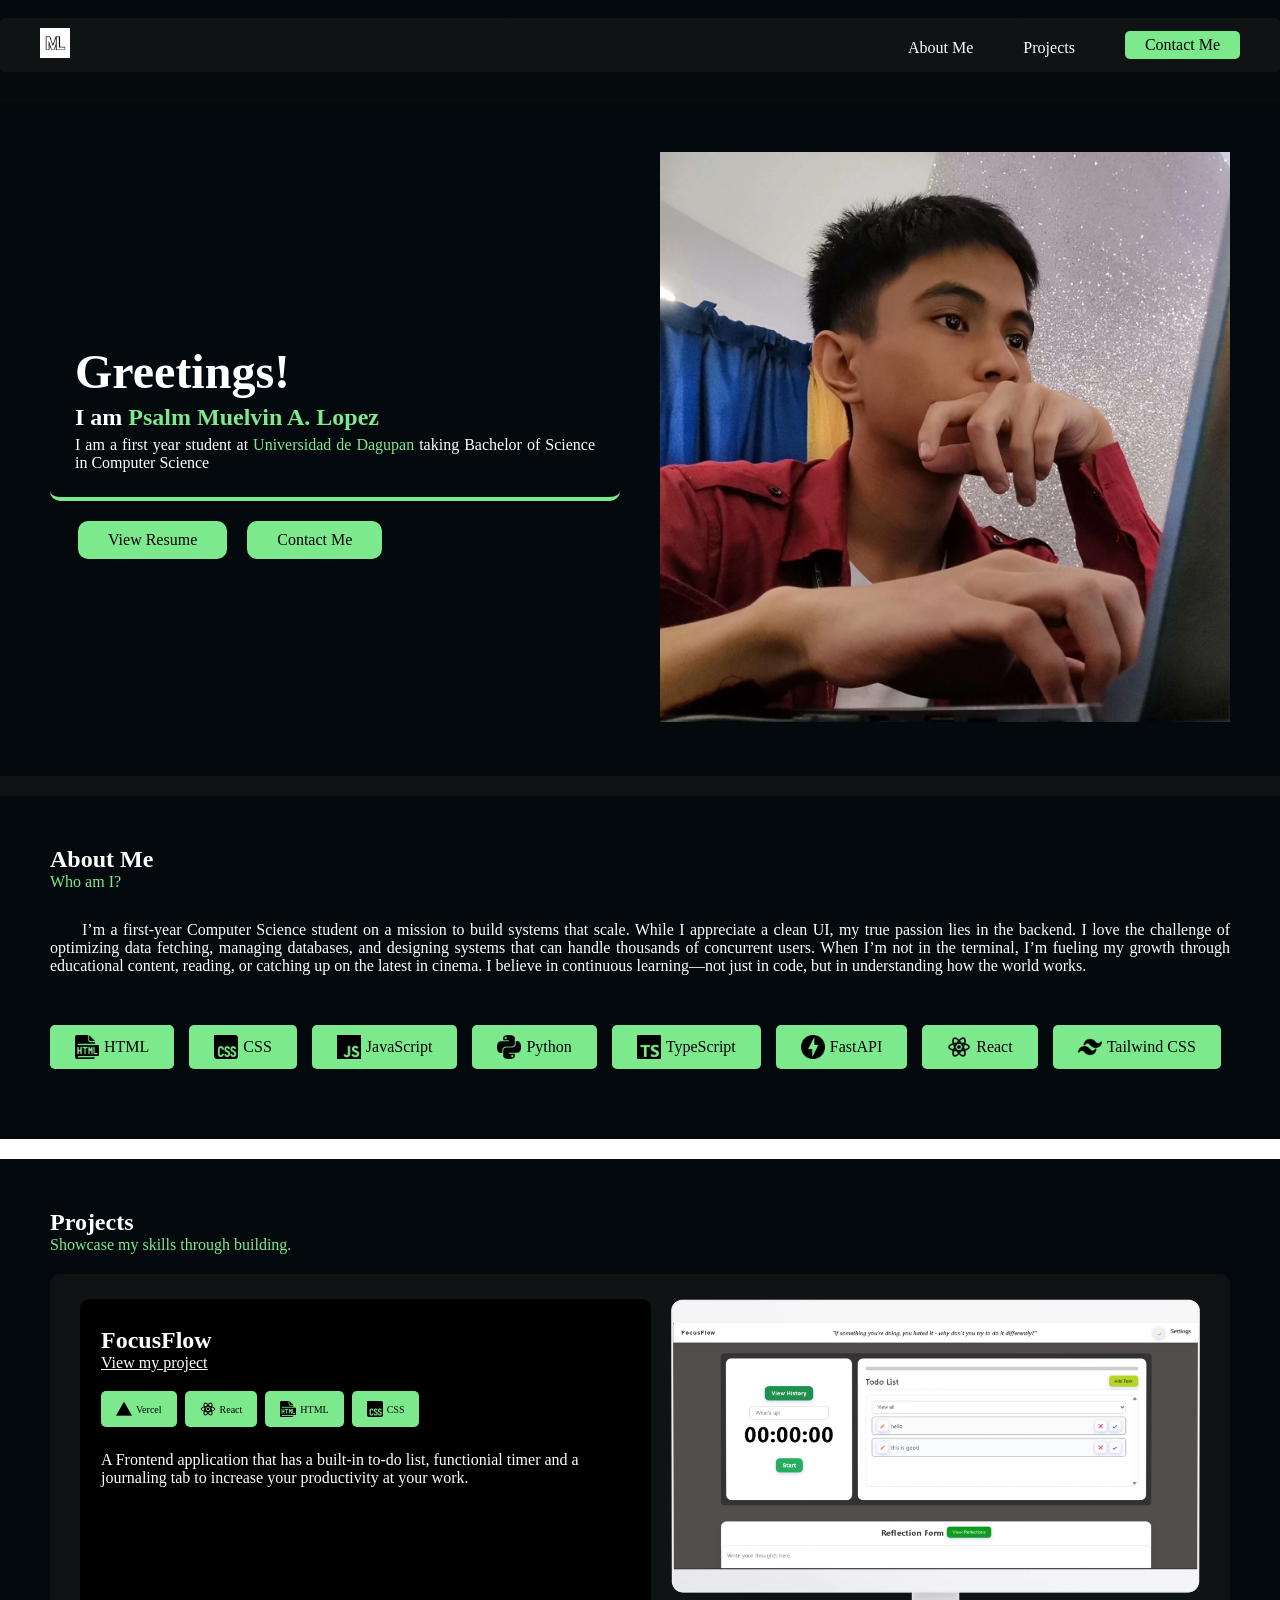
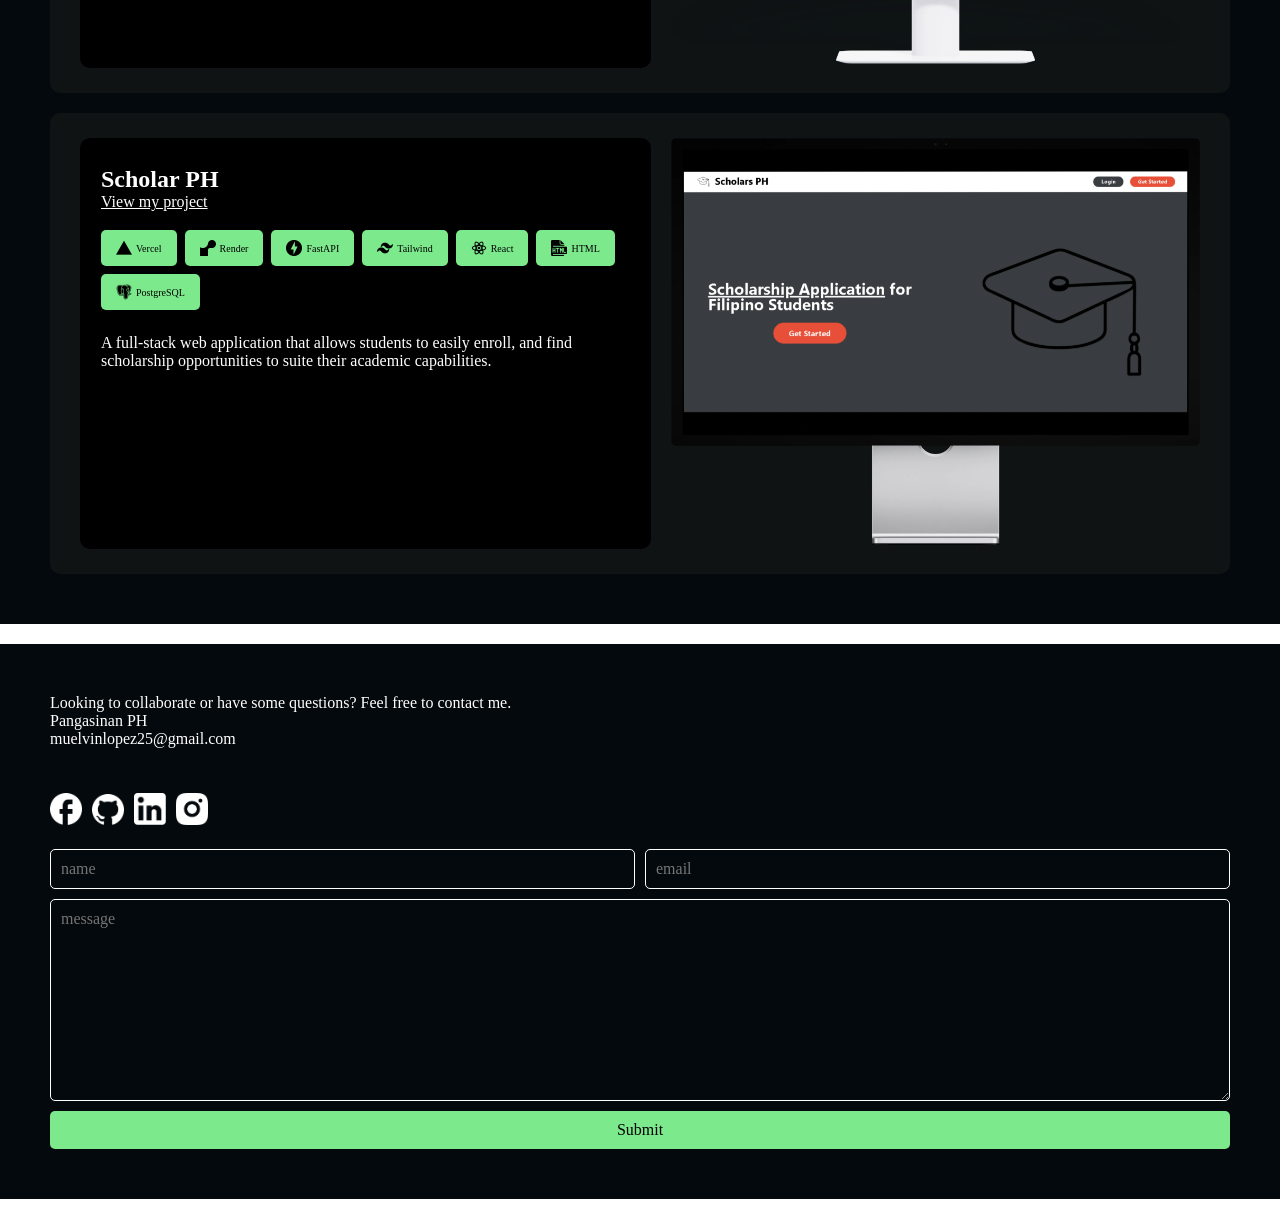
==== commit 0b52fca1: "vercel deployment" ====
--- a/index.html
+++ b/index.html
@@ -9,13 +9,11 @@
 	<meta charset="utf-8" />
 	<meta name="viewport" content="width=device-width, initial-scale=1, shrink-to-fit=no">
 
-	<link href="https://fonts.googleapis.com/css2?family=Bree Serif:ital,wght@0,100;0,300;0,400;0,500;0,700;0,900;1,100;1,300;1,400;1,500;1,700;1,900&display=swap" rel="stylesheet">
 	<link rel="stylesheet" href="css/reset.css" />
 	<link rel="stylesheet" href="css/global.css" />
 	<link rel="stylesheet" href="css/portfolio.css" />
 	<link rel="stylesheet" href="css/navigation.css" />
 	<link rel="stylesheet" href="css/hero-section.css" />
-	<link rel="stylesheet" href="css/recent-updates.css" />
 	<link rel="stylesheet" href="css/about-me.css" />
 	<link rel="stylesheet" href="css/projects.css" />
 	<link rel="stylesheet" href="css/contact-me.css" />
@@ -29,7 +27,6 @@
 
 		<div class="right-nav">
 			<div class="main-menu">
-				<a class="nav-text nav-text1" href="#recent-updates">Recent Updates</a>
 				<a class="nav-text" href="#about-me">About Me</a>
 				<a class="nav-text" href="#projects">Projects</a>
 				<a href="#contact-me" >
@@ -46,7 +43,6 @@
 			</button>
 
 			<div class="dropdown-content">
-				<a href="#recent-updates">Recent Updates</a>
 				<a href="#about-me">About Me</a>
 				<a href="#projects">Projects</a>
 				<a href="#contact-me">Contact Me</a>
@@ -84,62 +80,7 @@
 			</div>
 		</div>
 		
-		<div id="recent-updates" class="page">
-			<div class="recently-updates-title">
-				<h2 class="heading-text">
-					Recent <span class="sub-text-green">Updates</span>
-				</h2>
-				<p class="text-a">What I have been doing recently</p>
-			</div>
-
-			<div class="slider">
-				<div class="slider-container">
-					<div class="updates-carousel">
-						<div class="updates-card">
-							<div class="card-title">
-								<img src="./assets/recent-updates/book-img.webp" class="book-img" />
-								<p class="heading-text">Backend Development</p>
-							</div>
-							
-							<p class="card-text">
-								From the basics of how the internet works to building Intermediate Projects that assess my understanding. I've been honing my skills lately on this field using platforms like Roadmap.sh to structure my learning.
-							</p>
-							<br>
-							<a href="https://roadmap.sh/u/muelvz?roadmapId=backend" class="nav-text1">See my progress here...</a>
-						</div>
-
-						<div class="updates-card">
-							<div class="card-title">
-								<img src="./assets/recent-updates/typescript-img.webp" class="typescript-img" />
-								<p class="heading-text">TypeScript</p>
-							</div>
-							
-							<p class="card-text">
-								I believe that picking up this language will boost my frontend development capabilities, allowing me to use React at it's full extent and also to be able to use frontend libraries like ShadCN for rapid developments in UI/UX design.
-							</p>
-							<br>
-							<a href="https://roadmap.sh/u/muelvz?roadmapId=typescript" class="nav-text1">See my progress here...</a>
-						</div>
-
-						<div class="updates-card">
-							<div class="card-title">
-								<img src="./assets/recent-updates/discrete-math-img.webp" class="discrete-math-img" />
-								<p class="heading-text">Discrete Mathematics</p>
-							</div>
-							
-							<p class="card-text">
-								Mastering languages and frameworks won't take me anywhere, if I don't have a solid grasp of what's happening behind these programming languages. I believe that learning Discrete Mathematics will accelerate my learning in the future.
-							</p>
-							<br>
-						</div>
-					</div>
-
-					<div class="dots-container" id="dots-container"></div>
-				</div>
-			</div>
-		</div>
-		
-		<div id="about-me" class="about-me page">
+		<div id="about-me" class="about-me">
 			<div class="about-me-container">
 				<div class="about-me-title">
 					<div>
@@ -152,7 +93,7 @@
 				</p>
 			</div>
 
-			<div class="skills-container page">
+			<div class="skills-container">
 				<div class="skills-track">
 					<div class="skill">
 						<img src="./assets/skills/html.webp" alt="HTML" class="skill-img">
@@ -257,7 +198,7 @@
 			</div>
 		</div>
 		
-		<div id="projects" class="projects page">
+		<div id="projects" class="projects">
 			<div class="projects-title">
 				<h2 class="heading-text">Projects</h2>
 				<p class="sub-text-green">Showcase my skills through building.</p>
@@ -360,7 +301,7 @@
 			</div>
 		</div>
 
-		<div id="contact-me" class="page">
+		<div id="contact-me">
 			<div class="contact-me-header">
 				<p>Looking to collaborate or have some questions? Feel free to contact me.</p>
 				<p>Pangasinan PH</p>
--- a/css/global.css
+++ b/css/global.css
@@ -23,7 +23,7 @@
 	color: #7cea8c;
 }
 
-#recent-updates, #about-me, #projects, #contact-me {
+#about-me, #projects, #contact-me {
 	width: 100%;
 	display: flex;
 	flex-direction: column;
@@ -31,25 +31,9 @@
 	padding: 50px;
 }
 
-/* MEDIA QUERIES */
-
 @media (max-width: 480px) {
-	#recent-updates, #about-me, #projects, #contact-me {
+	#about-me, #projects, #contact-me {
 		padding: 20px;
 	}
 }
 
-/* ANIMATION */
-
-@keyframes fadeIn {
-  from { opacity: 0; transform: translateY(20px); }
-  to { opacity: 1; transform: translateY(0); }
-}
-
-.page {
-  opacity: 0;
-  transition: opacity 1s ease-in;
-}
-.page.is-visible {
-  animation: fadeIn 1s ease-in forwards;
-}
--- a/css/portfolio.css
+++ b/css/portfolio.css
@@ -32,30 +32,8 @@
 	.hero-title {
 		margin-inline: 0;
 	}
-	.hero-text-bottom {
-		margin-inline: 0;
-	}
-	.currently-learning-row {
-		margin-inline: 0;
-	}
-	.card {
-		padding-inline: var(--margin-sm);
-		margin-inline: 0;
-	}
-	.card-text-bottom {
-		margin-inline: 0;
-	}
 	.about-me-text {
 		margin-inline: 0;
-	}
-	.input-group {
-		margin-inline: 0;
-	}
-	.contact-message {
-		padding-inline: var(--margin-sm);
-	}
-	.contact-undefined-bottom {
-		padding-inline: var(--margin-sm);
 	}
 }
 
@@ -65,19 +43,7 @@
 	}
 }
 
-/* container queries (flex rows) */
 
-@container hero (width < 322px) {
-	.row {
-		margin-left: 0;
-		flex-direction: column;
-		align-items: center;
-		gap: 14px;
-	}
-	.row > * {
-		text-align: center;
-	}
-}
 
 @container body (width < 695px) {
 	.nav {
@@ -115,34 +81,4 @@
 	}
 }
 
-@container contact (width < 206px) {
-	.contact-row {
-		margin-left: 0;
-		flex-direction: column;
-		align-items: center;
-		gap: 13px;
-	}
-	.contact > * {
-		margin-left: 0; margin-right: 0;
-	}
-	.contact-row > * {
-		margin-left: unset !important; margin-top: unset !important;
-	}
-}
 
-@container contact (width < 1239px) {
-	.input-group {
-		flex-direction: column;
-		align-items: center;
-		gap: 14px;
-	}
-	.input-group > * {
-		text-align: center;
-	}
-	.input-group > .input-group-input1 {
-		width: 100%;
-	}
-	.input-group > .input-group-email {
-		width: 100%;
-	}
-}
--- a/css/navigation.css
+++ b/css/navigation.css
@@ -130,8 +130,4 @@
     .main-menu {
         gap: 40px;
     }
-}
-
-@media (max-width: 1024px) {
-    
 }
--- a/css/about-me.css
+++ b/css/about-me.css
@@ -8,10 +8,6 @@
     display: flex;
     justify-content: space-between;
     align-items: center;
-}
-
-.more-info-btn {
-    color: black;
 }
 
 .about-me-text {
@@ -54,99 +50,4 @@
     100% {
         transform: translateX(-50%);
     }
-}
-
-/* MODAL */
-.more-info-dropdown {
-    display: none;
-    position: fixed;
-    top: 0;
-    left: 0;
-    width: 100vw;
-    height: 100vh;
-    background-color: rgba(0, 0, 0, 0.7);
-    z-index: 9999;
-}
-
-.more-info {
-    display: flex;
-    justify-content: center;
-    align-items: center;
-    height: 100%;
-}
-
-.modal-card {
-    max-width: 80%;
-    background: #04090d;
-    border-radius: 10px;
-    padding: 15px;
-    position: relative;
-}
-
-.modal-title-container {
-    display: flex;
-    justify-content: space-between;
-    gap: 15px;
-}
-
-.modal-title {
-    width: 100%;
-    text-align: center;
-}
-
-.modal-title:hover {
-    background-color: rgba(0, 0, 0, 0.25);
-}
-
-.edu-btn:focus, .lead-btn:focus, .cert-btn:focus {
-    background-color: rgba(0, 0, 0, 0.25);
-}
-
-.cancel-btn {
-    color: black;
-}
-
-.education, .leadership, .certification {
-    display: flex;
-    justify-content: space-between;
-    gap: 20px;
-    padding: 40px 20px;
-}
-
-.education-container, .leadership-container, .certification-container {
-    display: none;
-}
-
-.left-container, .right-container {
-    flex: 1;
-}
-
-.left-container {
-    display: flex;
-    justify-content: center;
-    align-items: center;
-}
-
-.about-me-img {
-    max-width: 75%;
-}
-
-.edu-card, .lead-card, .cert-card {
-    flex: 0 0 100%;
-    box-sizing: border-box;
-    background-color:#7cea8d10;
-    padding: 20px;
-    border-radius: 10px;
-    margin: 10px;
-}
-
-.lead-tab, .cert-tab {
-    display: flex;
-    justify-content: space-between;
-}
-
-@media (max-width: 768px) {
-    .education, .leadership, .certification {
-        flex-direction: column;
-    }
 }
--- a/css/projects.css
+++ b/css/projects.css
@@ -25,7 +25,6 @@
 	text-align: left;
 	background-color: #000;
 	padding: 28px 21px;
-	border-bottom: 2px solid var(--component-stroke);
 	border-radius: 10px;
 }
 
